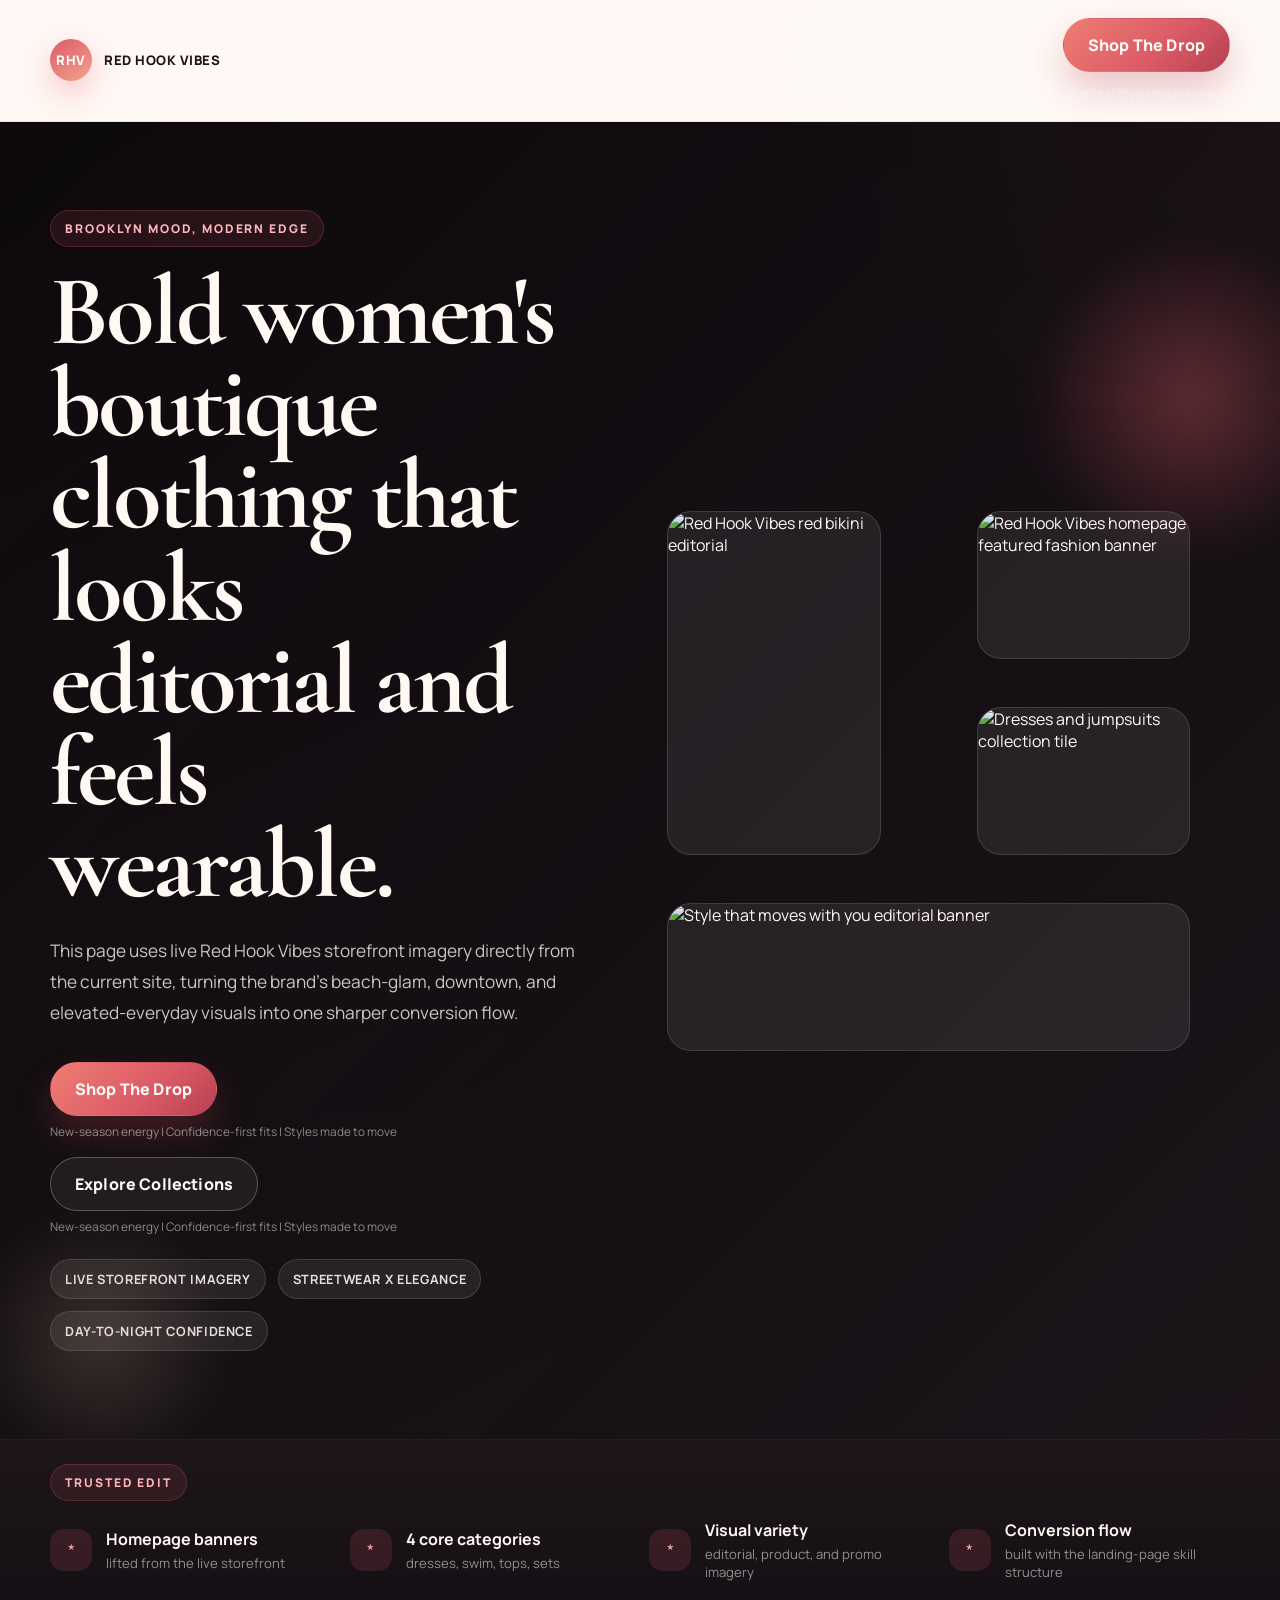
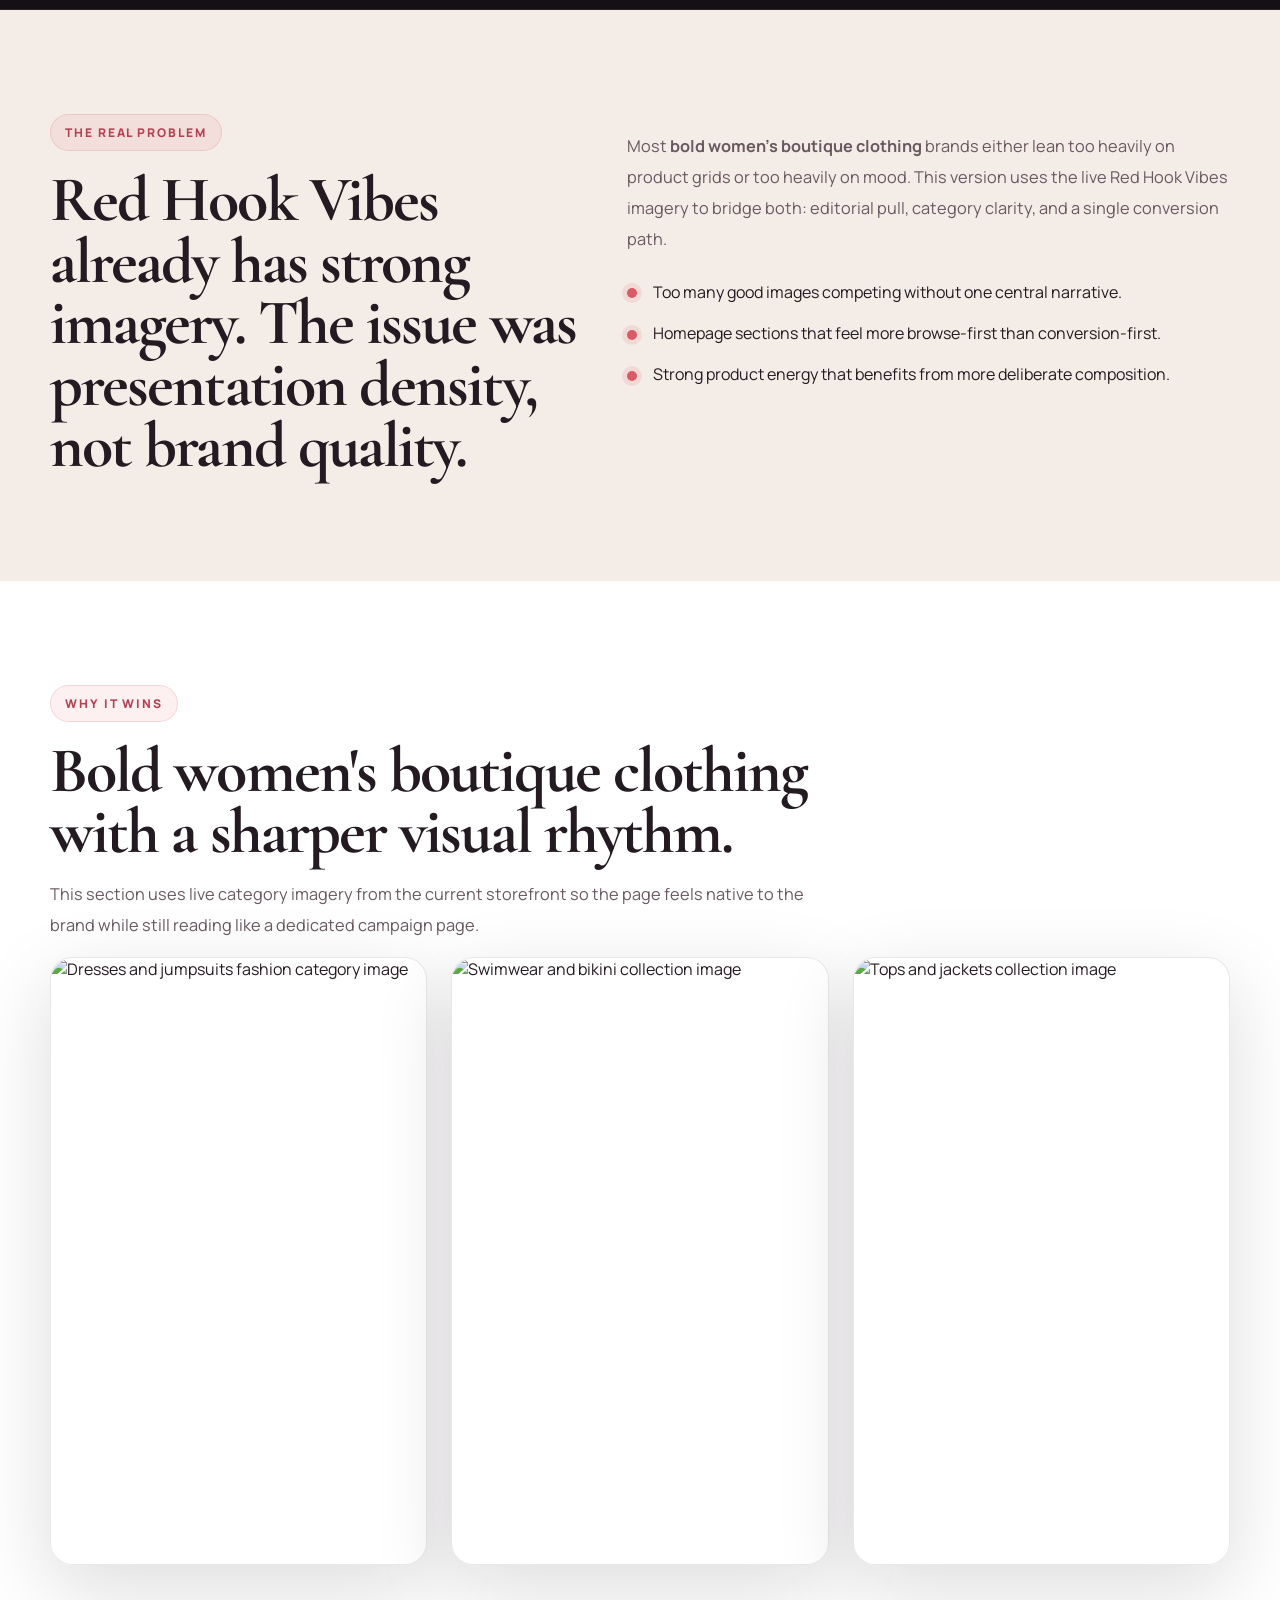
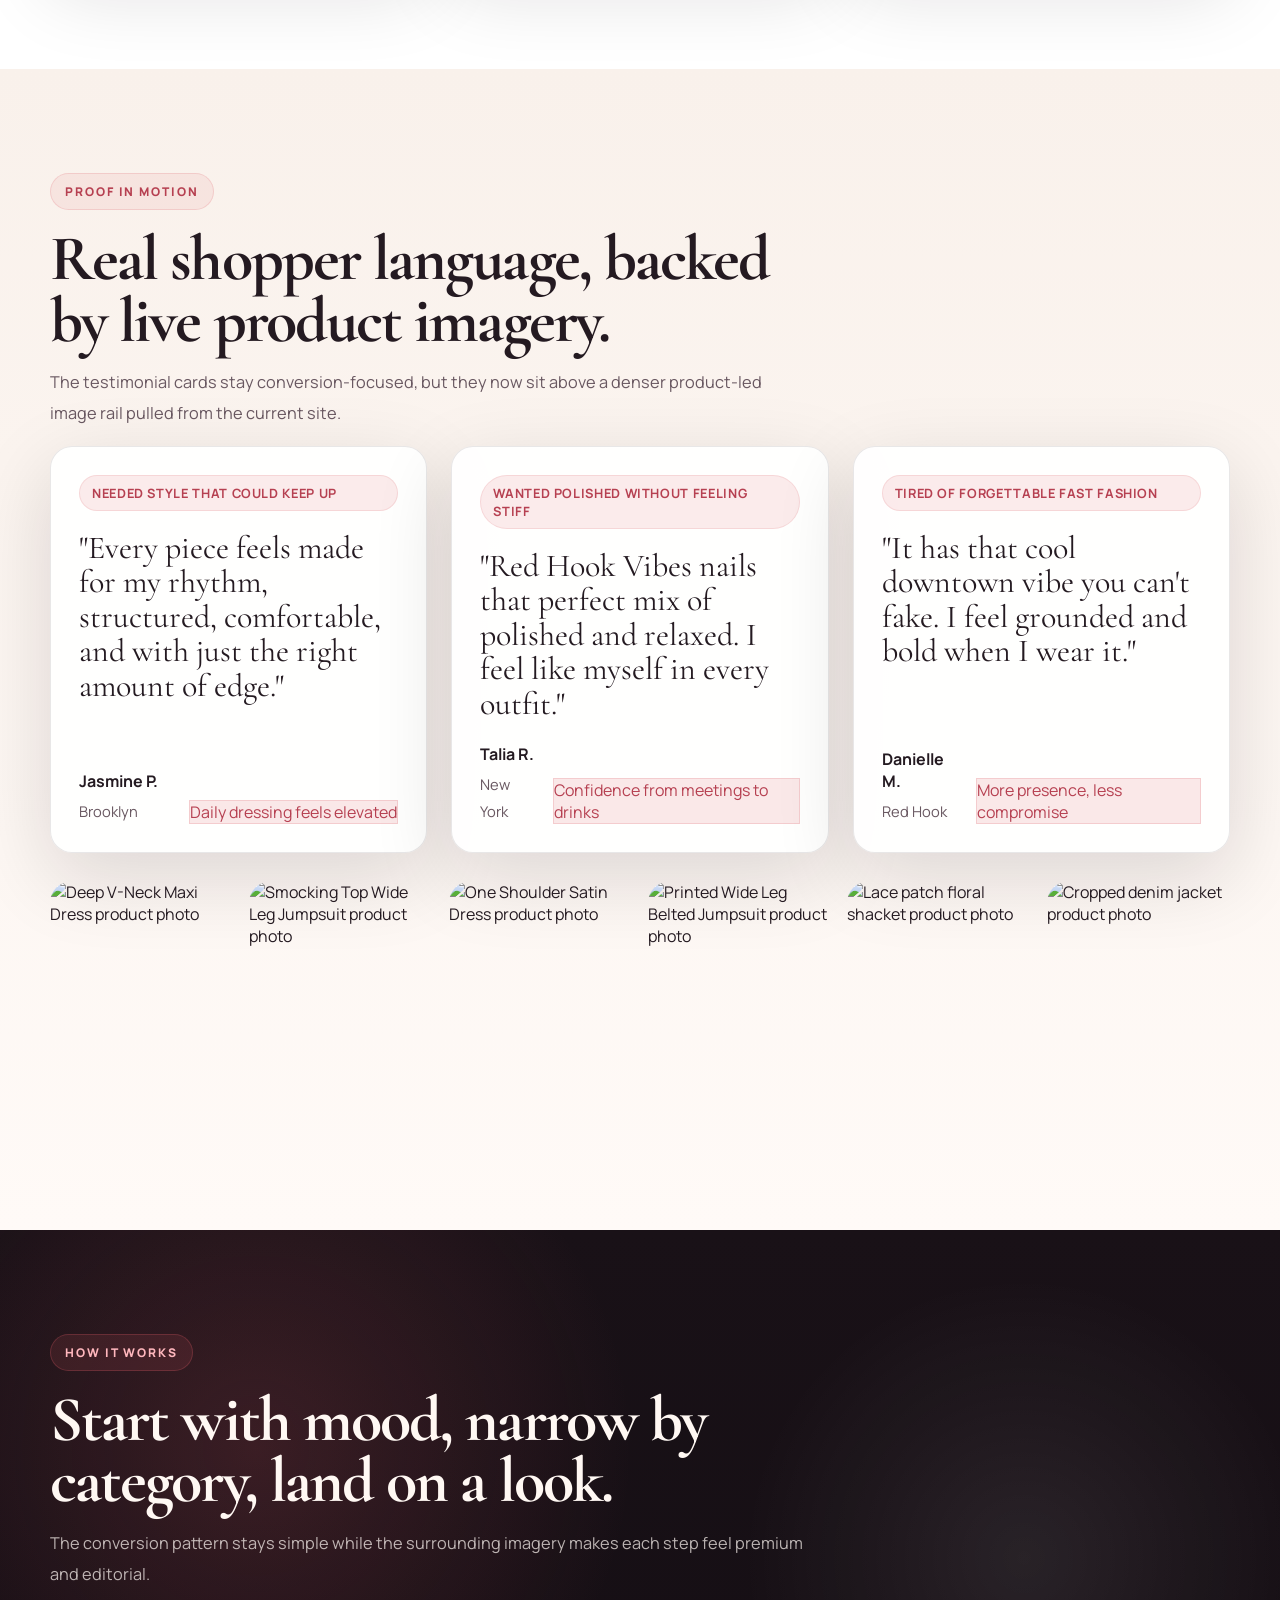
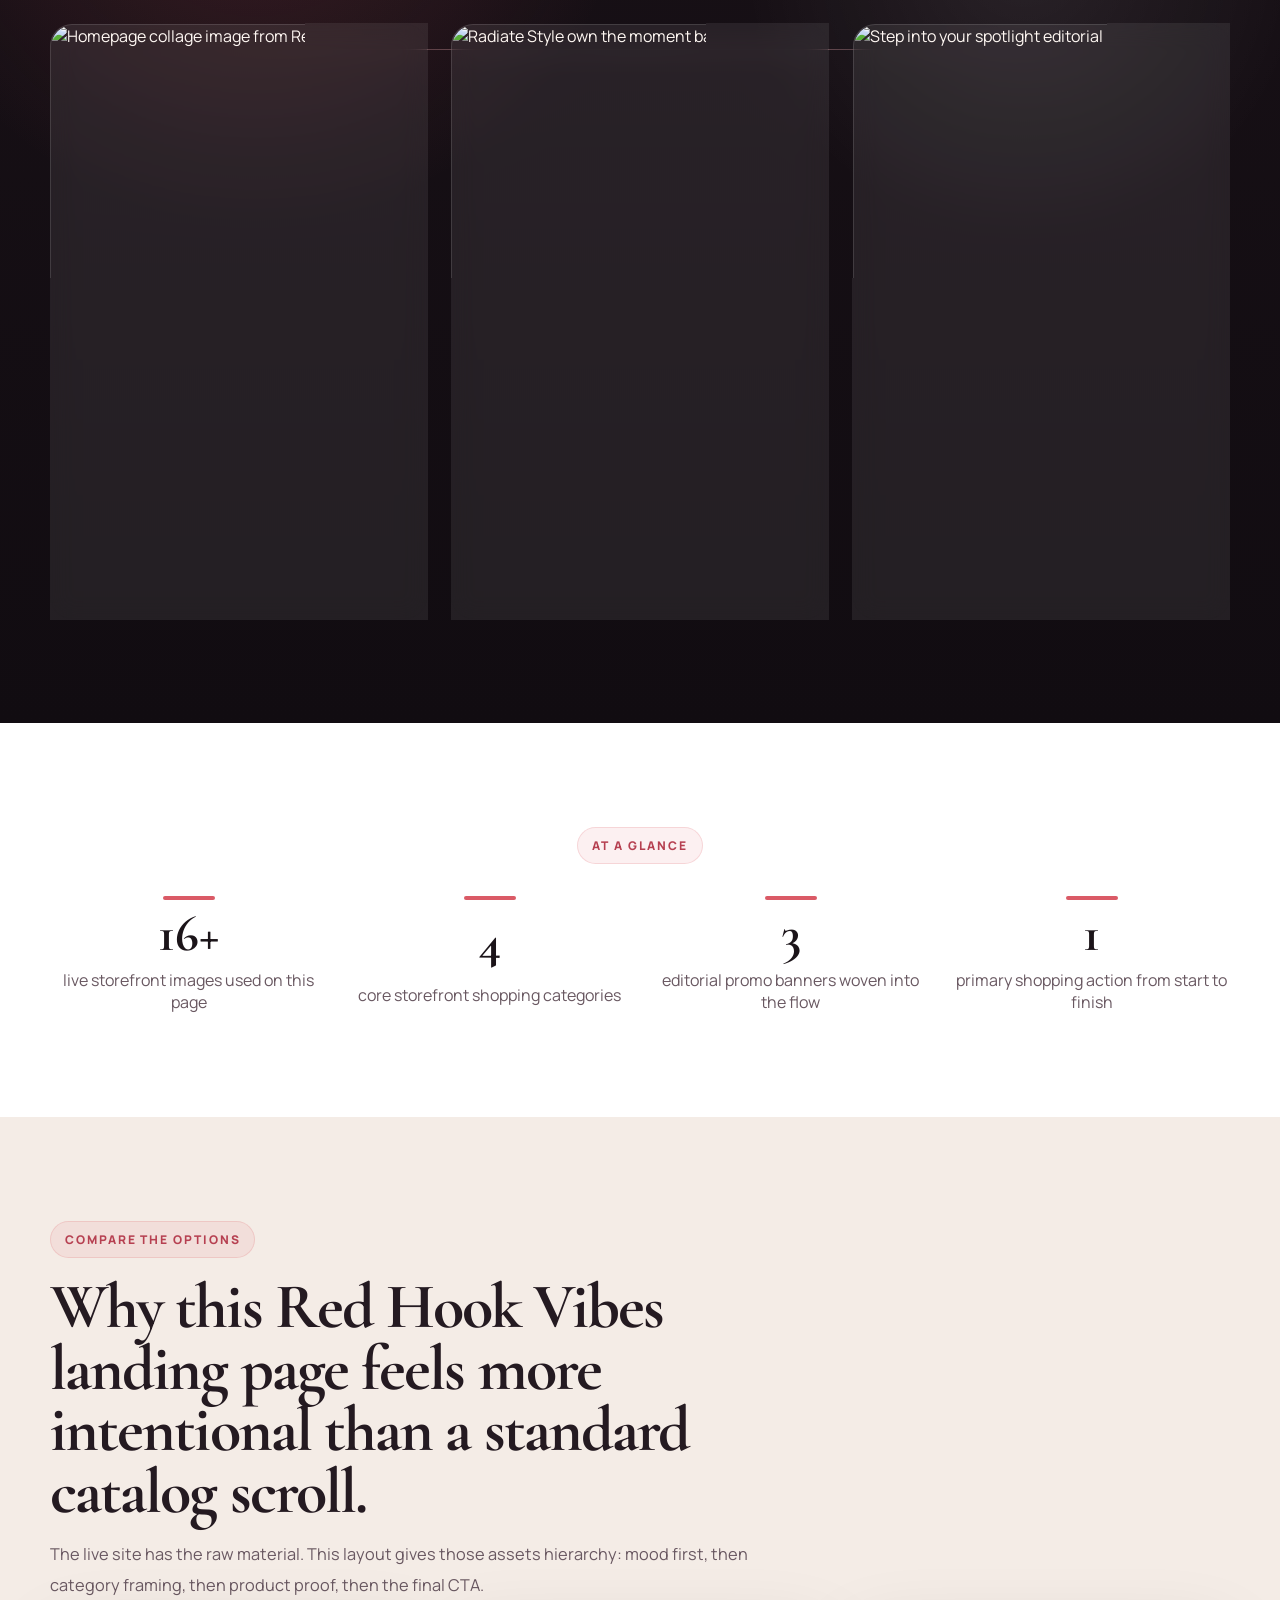
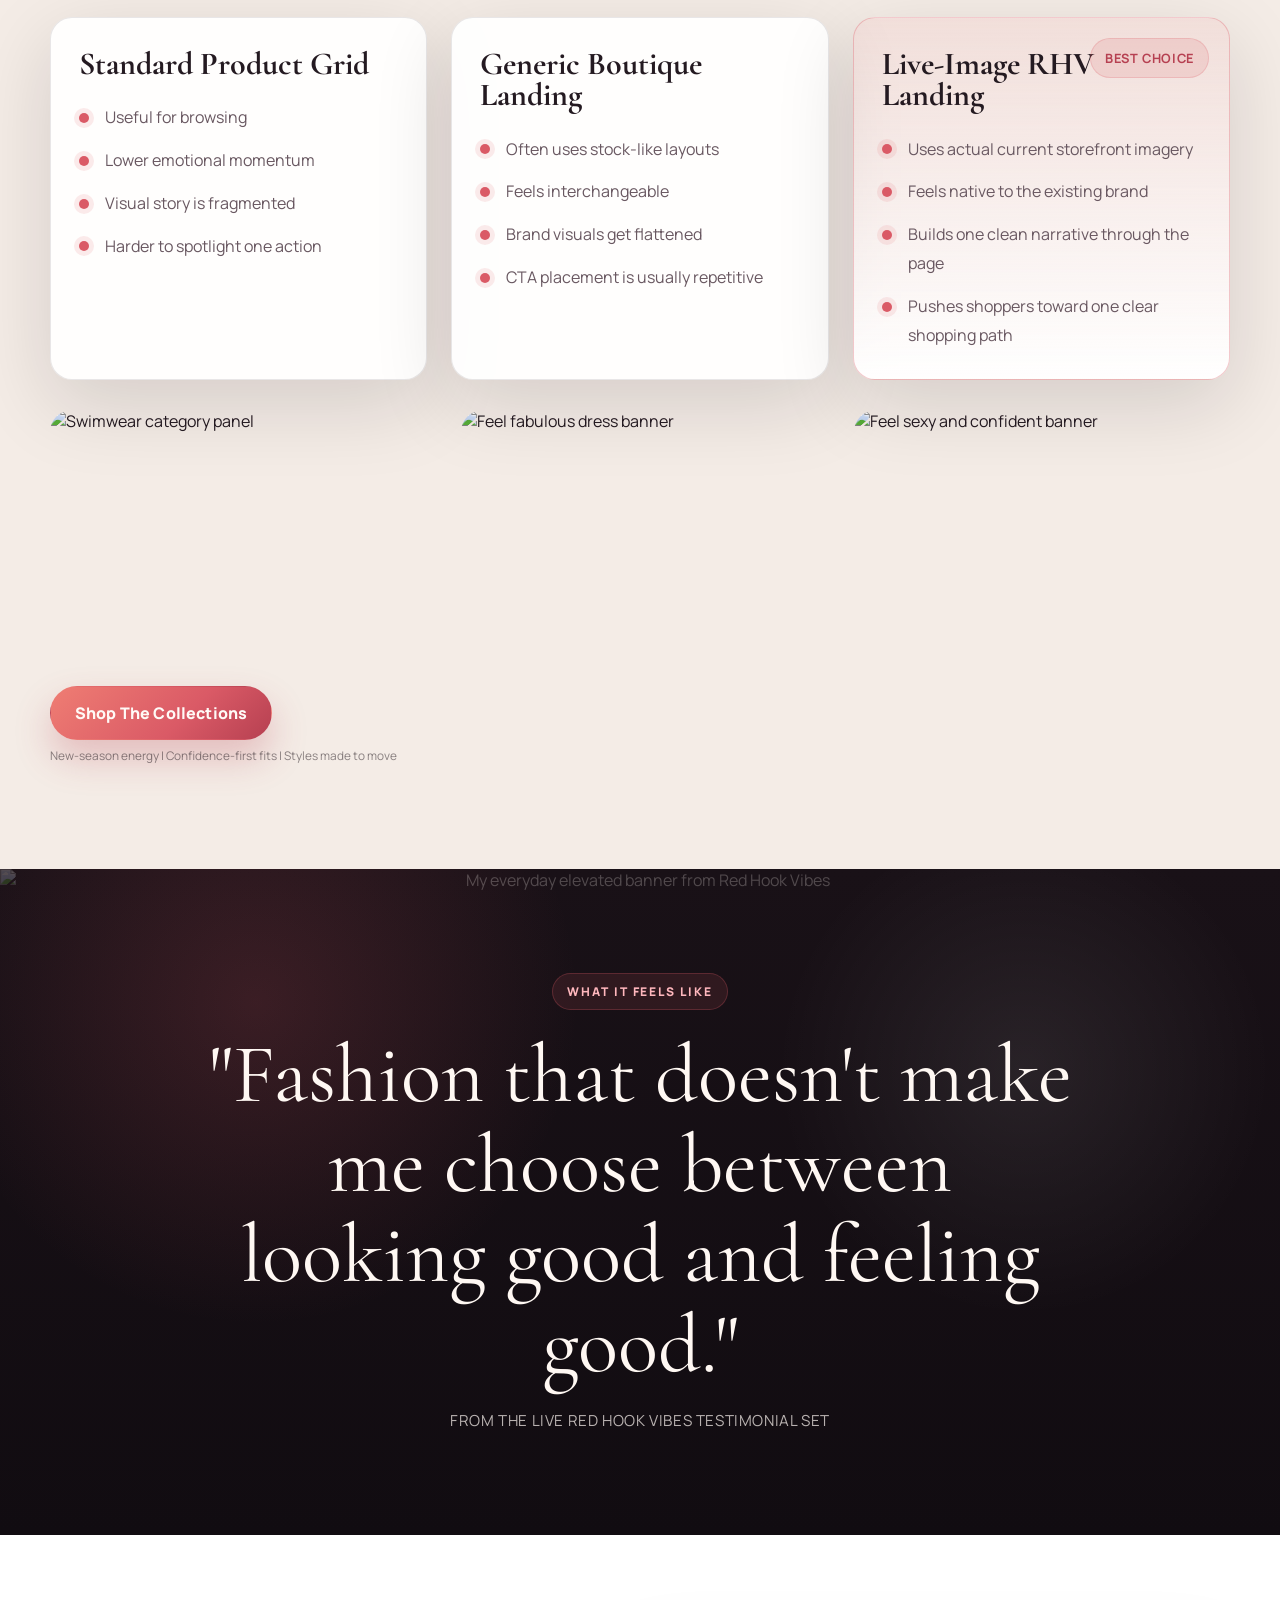
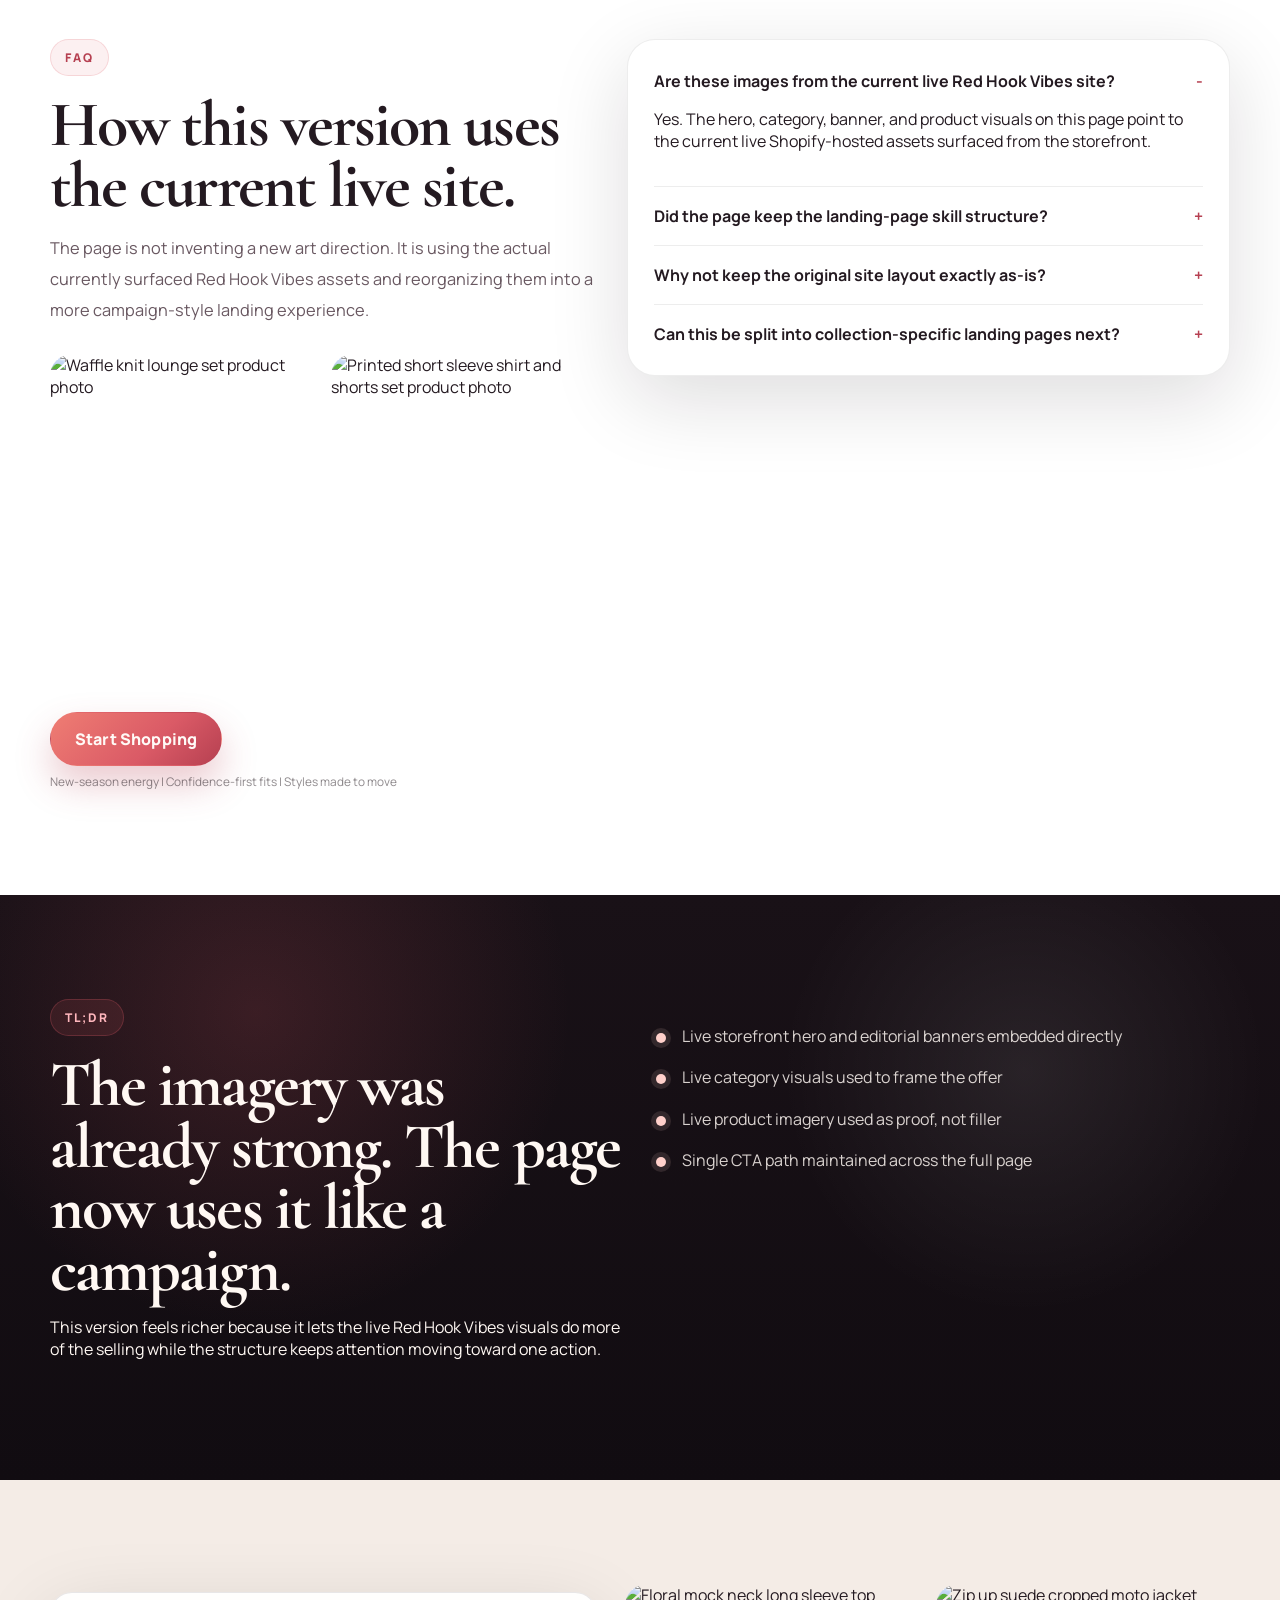
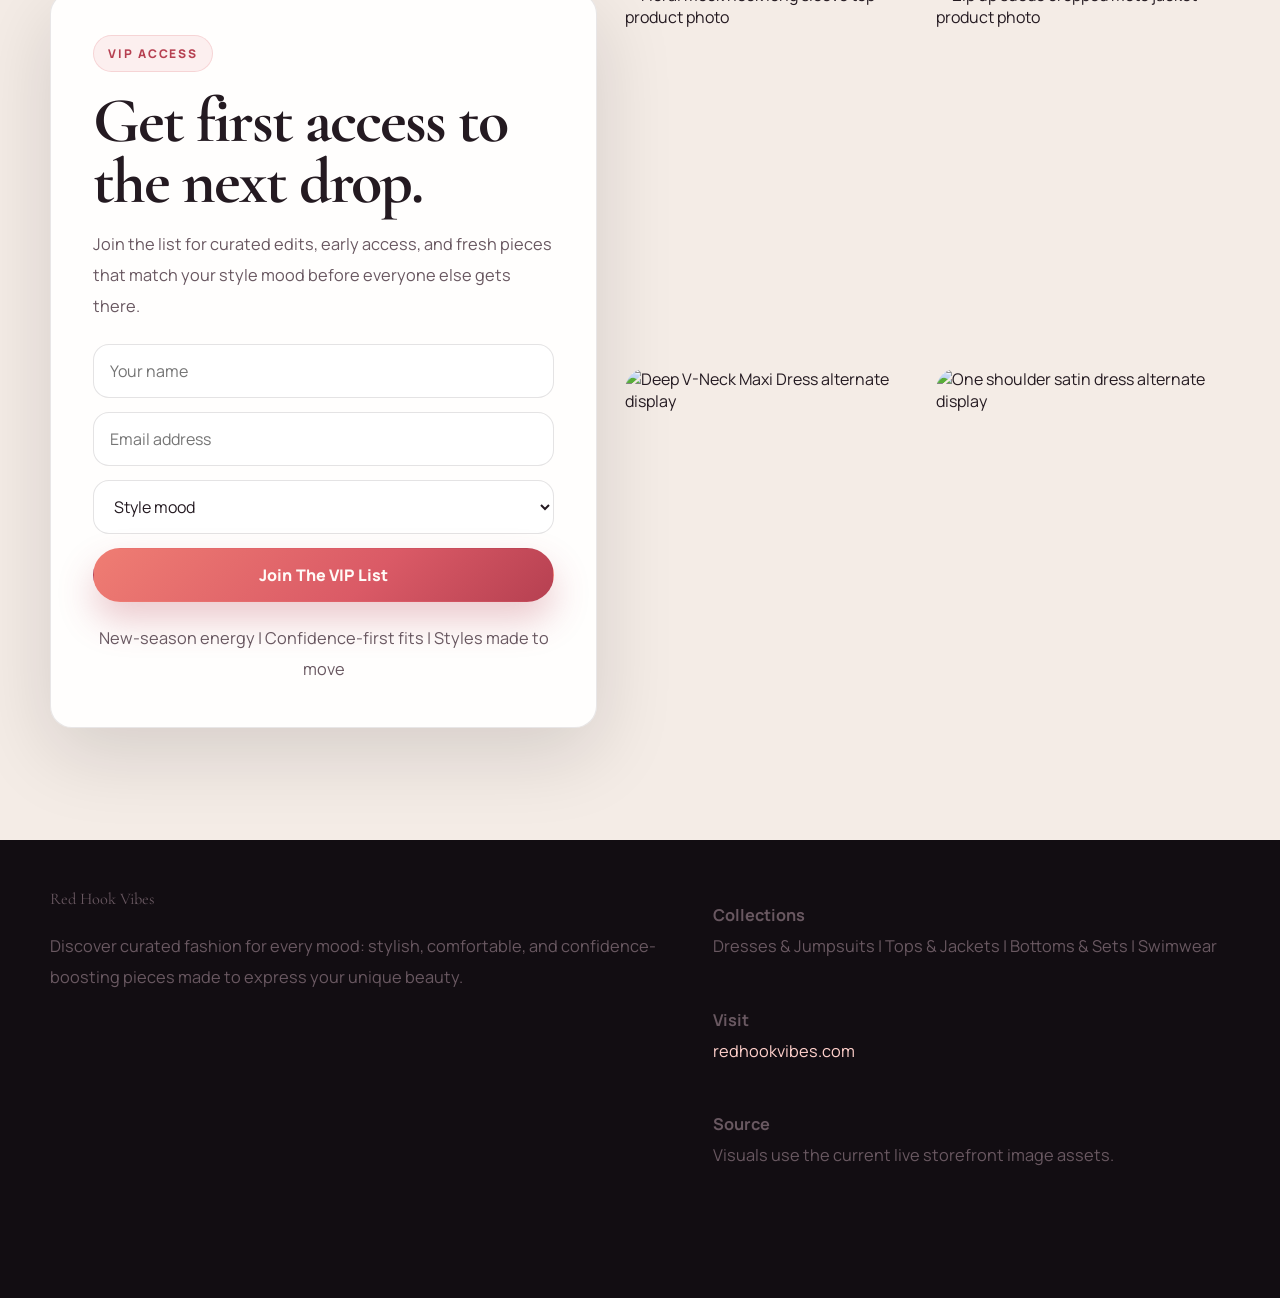
==== index.html @ 85ac586b "cro points" ====
<!DOCTYPE html>
<html lang="en">
  <head>
    <meta charset="UTF-8" />
    <meta name="viewport" content="width=device-width, initial-scale=1.0" />
    <title>Bold Women's Boutique Clothing | Red Hook Vibes</title>
    <meta
      name="description"
      content="Shop bold women's boutique clothing from Red Hook Vibes with dresses, sets, swimwear, and elevated everyday looks built for confidence."
    />
    <link rel="preconnect" href="https://fonts.googleapis.com" />
    <link rel="preconnect" href="https://fonts.gstatic.com" crossorigin />
    <link
      href="https://fonts.googleapis.com/css2?family=Cormorant+Garamond:wght@500;600;700&family=Manrope:wght@400;500;600;700;800&display=swap"
      rel="stylesheet"
    />
    <link rel="stylesheet" href="styles.css" />
  </head>
  <body>
    <header class="minimal-header">
      <div class="container">
        <a class="brand" href="https://redhookvibes.com/" target="_blank" rel="noreferrer">
          <span class="brand-mark">RHV</span>
          <span class="brand-text">Red Hook Vibes</span>
        </a>
        <div class="header-cta">
          <a class="button button-primary" href="https://redhookvibes.com/collections/all" target="_blank" rel="noreferrer">Shop The Drop</a>
          <p class="booster booster-dark">New-season energy | Confidence-first fits | Styles made to move</p>
        </div>
      </div>
    </header>

    <main>
      <section class="hero hero-rich">
        <div class="hero-orb hero-orb-a"></div>
        <div class="hero-orb hero-orb-b"></div>
        <div class="container hero-grid hero-grid-rich">
          <div class="hero-copy">
            <span class="eyebrow">Brooklyn Mood, Modern Edge</span>
            <h1>Bold women's boutique clothing that looks editorial and feels wearable.</h1>
            <p class="hero-text">
              This page uses live Red Hook Vibes storefront imagery directly from the current site, turning the brand's beach-glam, downtown, and elevated-everyday visuals into one sharper conversion flow.
            </p>
            <div class="hero-actions">
              <div class="cta-block">
                <a class="button button-primary" href="https://redhookvibes.com/collections/all" target="_blank" rel="noreferrer">Shop The Drop</a>
                <p class="booster booster-dark">New-season energy | Confidence-first fits | Styles made to move</p>
              </div>
              <div class="cta-block">
                <a class="button button-secondary" href="#collections">Explore Collections</a>
                <p class="booster booster-dark">New-season energy | Confidence-first fits | Styles made to move</p>
              </div>
            </div>
            <div class="hero-mini-proof">
              <span>Live storefront imagery</span>
              <span>Streetwear x elegance</span>
              <span>Day-to-night confidence</span>
            </div>
          </div>

          <div class="hero-mosaic">
            <figure class="mosaic-card tall">
              <img src="https://redhookvibes.com/cdn/shop/files/Untitled_design_-_2025-08-21T124619.372.webp?v=1755760648" alt="Red Hook Vibes red bikini editorial" />
            </figure>
            <figure class="mosaic-card">
              <img src="https://redhookvibes.com/cdn/shop/files/Untitled_design_-_2026-02-08T105112.311.webp?v=1770528118" alt="Red Hook Vibes homepage featured fashion banner" />
            </figure>
            <figure class="mosaic-card">
              <img src="https://redhookvibes.com/cdn/shop/files/60f29b20a4eb4c79ba6e9370410dea1f-Max-Origin.webp?v=1755309248&width=3200" alt="Dresses and jumpsuits collection tile" />
            </figure>
            <figure class="mosaic-card wide">
              <img src="https://redhookvibes.com/cdn/shop/files/Untitled_1920_x_600_px_2.png?v=1764241308" alt="Style that moves with you editorial banner" />
            </figure>
          </div>
        </div>
      </section>

      <section class="trust-bar">
        <div class="container trust-shell">
          <span class="eyebrow">Trusted Edit</span>
          <div class="trust-grid">
            <article class="trust-item"><span class="trust-icon">*</span><div><strong>Homepage banners</strong><p>lifted from the live storefront</p></div></article>
            <article class="trust-item"><span class="trust-icon">*</span><div><strong>4 core categories</strong><p>dresses, swim, tops, sets</p></div></article>
            <article class="trust-item"><span class="trust-icon">*</span><div><strong>Visual variety</strong><p>editorial, product, and promo imagery</p></div></article>
            <article class="trust-item"><span class="trust-icon">*</span><div><strong>Conversion flow</strong><p>built with the landing-page skill structure</p></div></article>
          </div>
        </div>
      </section>

      <section class="section section-light" id="problem">
        <div class="container split-section problem-rich">
          <div>
            <span class="eyebrow eyebrow-dark">The Real Problem</span>
            <h2>Red Hook Vibes already has strong imagery. The issue was presentation density, not brand quality.</h2>
          </div>
          <div>
            <p class="lead">
              Most <strong>bold women's boutique clothing</strong> brands either lean too heavily on product grids or too heavily on mood. This version uses the live Red Hook Vibes imagery to bridge both: editorial pull, category clarity, and a single conversion path.
            </p>
            <ul class="pain-list">
              <li>Too many good images competing without one central narrative.</li>
              <li>Homepage sections that feel more browse-first than conversion-first.</li>
              <li>Strong product energy that benefits from more deliberate composition.</li>
            </ul>
          </div>
        </div>
      </section>

      <section class="section section-white" id="benefits">
        <div class="container">
          <span class="eyebrow eyebrow-dark">Why It Wins</span>
          <div class="section-heading">
            <h2>Bold women's boutique clothing with a sharper visual rhythm.</h2>
            <p>This section uses live category imagery from the current storefront so the page feels native to the brand while still reading like a dedicated campaign page.</p>
          </div>
          <div class="benefit-grid image-benefit-grid">
            <article class="card image-card">
              <img src="https://redhookvibes.com/cdn/shop/files/60f29b20a4eb4c79ba6e9370410dea1f-Max-Origin.webp?v=1755309248&width=3200" alt="Dresses and jumpsuits fashion category image" />
              <p class="card-index">01</p>
              <h3>Lead with standout silhouettes</h3>
              <p>Dresses and jumpsuits create instant presence, so the offer feels high-impact before a shopper reads a single product detail.</p>
            </article>
            <article class="card image-card">
              <img src="https://redhookvibes.com/cdn/shop/files/e051589d-88c1-4278-9a6a-91631d1973c8-Max-Origin.webp?v=1757434392&width=3200" alt="Swimwear and bikini collection image" />
              <p class="card-index">02</p>
              <h3>Balance glamour with movement</h3>
              <p>The swim imagery introduces heat and energy, which keeps the page visually alive instead of reading like a standard boutique catalog.</p>
            </article>
            <article class="card image-card">
              <img src="https://redhookvibes.com/cdn/shop/files/77aff7a043b04839ace2451b94a20c3f-Max-Origin.webp?v=1754843718&width=3200" alt="Tops and jackets collection image" />
              <p class="card-index">03</p>
              <h3>Keep the brand wearable</h3>
              <p>Tops, jackets, and everyday layers prove the look is not just occasional. It is built to carry from daytime to night without losing edge.</p>
            </article>
          </div>
        </div>
      </section>

      <section class="section section-soft" id="testimonials">
        <div class="container">
          <span class="eyebrow eyebrow-dark">Proof In Motion</span>
          <div class="section-heading">
            <h2>Real shopper language, backed by live product imagery.</h2>
            <p>The testimonial cards stay conversion-focused, but they now sit above a denser product-led image rail pulled from the current site.</p>
          </div>
          <div class="testimonial-grid">
            <article class="card testimonial-card"><span class="pill">Needed style that could keep up</span><blockquote>"Every piece feels made for my rhythm, structured, comfortable, and with just the right amount of edge."</blockquote><div class="testimonial-meta"><div><strong>Jasmine P.</strong><p>Brooklyn</p></div><span class="outcome">Daily dressing feels elevated</span></div></article>
            <article class="card testimonial-card"><span class="pill">Wanted polished without feeling stiff</span><blockquote>"Red Hook Vibes nails that perfect mix of polished and relaxed. I feel like myself in every outfit."</blockquote><div class="testimonial-meta"><div><strong>Talia R.</strong><p>New York</p></div><span class="outcome">Confidence from meetings to drinks</span></div></article>
            <article class="card testimonial-card"><span class="pill">Tired of forgettable fast fashion</span><blockquote>"It has that cool downtown vibe you can't fake. I feel grounded and bold when I wear it."</blockquote><div class="testimonial-meta"><div><strong>Danielle M.</strong><p>Red Hook</p></div><span class="outcome">More presence, less compromise</span></div></article>
          </div>
          <div class="product-ribbon">
            <img src="https://redhookvibes.com/cdn/shop/files/67d9c1d6-3009-4430-b25b-fa99d17c2b0d-Max-Origin.webp?v=1755468099&width=533" alt="Deep V-Neck Maxi Dress product photo" />
            <img src="https://redhookvibes.com/cdn/shop/files/ed12a37e4588439aaed4ab3f4ca0c866-Max-Origin.webp?v=1745800015&width=533" alt="Smocking Top Wide Leg Jumpsuit product photo" />
            <img src="https://redhookvibes.com/cdn/shop/files/3ae2c014-5b45-4967-aa34-b0eb13e36135-Max-Origin.webp?v=1755467938&width=533" alt="One Shoulder Satin Dress product photo" />
            <img src="https://redhookvibes.com/cdn/shop/files/1aac1be1-0304-4cab-9483-cd2b30176f90-Max-Origin.webp?v=1754841854&width=533" alt="Printed Wide Leg Belted Jumpsuit product photo" />
            <img src="https://redhookvibes.com/cdn/shop/files/a0621ded-6640-44c3-8aae-2460f5a20676-Max-Origin.webp?v=1764529855&width=533" alt="Lace patch floral shacket product photo" />
            <img src="https://redhookvibes.com/cdn/shop/files/d0aee6ea-55d7-4ab1-a23d-b33bb29ac15f-Max-Origin.webp?v=1755433478&width=533" alt="Cropped denim jacket product photo" />
          </div>
        </div>
      </section>

      <section class="section section-dark" id="how-it-works">
        <div class="container">
          <span class="eyebrow">How It Works</span>
          <div class="section-heading section-heading-dark">
            <h2>Start with mood, narrow by category, land on a look.</h2>
            <p>The conversion pattern stays simple while the surrounding imagery makes each step feel premium and editorial.</p>
          </div>
          <div class="steps-grid">
            <article class="glass-card image-glass-card"><img src="https://redhookvibes.com/cdn/shop/files/Untitled_400_x_500_px_4.png?v=1770628568" alt="Homepage collage image from Red Hook Vibes" /><span class="step-number">01</span><h3>Choose the visual mood</h3><p>Lead with the strongest editorial image first, then use product and category cards to make the choice feel grounded.</p></article>
            <article class="glass-card image-glass-card"><img src="https://redhookvibes.com/cdn/shop/files/Untitled_design_-_2025-08-21T160828.132.webp?v=1755772737&width=1500" alt="Radiate Style own the moment banner" /><span class="step-number">02</span><h3>Turn attention into intent</h3><p>Each promotional image gets anchored to one clear CTA so the page moves shoppers toward the collection instead of letting them drift.</p></article>
            <article class="glass-card image-glass-card"><img src="https://redhookvibes.com/cdn/shop/files/Untitled_design_-_2026-02-08T104628.739.webp?v=1770527814&width=1500" alt="Step into your spotlight editorial banner" /><span class="step-number">03</span><h3>Close with product proof</h3><p>Finish with real catalog imagery so the final action feels earned by the visuals, not just pushed by copy.</p></article>
          </div>
        </div>
      </section>

      <section class="section section-white stats-section">
        <div class="container">
          <span class="eyebrow eyebrow-dark">At A Glance</span>
          <div class="stats-grid">
            <article class="stat"><span class="accent-line"></span><strong>16+</strong><p>live storefront images used on this page</p></article>
            <article class="stat"><span class="accent-line"></span><strong>4</strong><p>core storefront shopping categories</p></article>
            <article class="stat"><span class="accent-line"></span><strong>3</strong><p>editorial promo banners woven into the flow</p></article>
            <article class="stat"><span class="accent-line"></span><strong>1</strong><p>primary shopping action from start to finish</p></article>
          </div>
        </div>
      </section>

      <section class="section section-light" id="collections">
        <div class="container">
          <span class="eyebrow eyebrow-dark">Compare The Options</span>
          <div class="section-heading">
            <h2>Why this Red Hook Vibes landing page feels more intentional than a standard catalog scroll.</h2>
            <p>The live site has the raw material. This layout gives those assets hierarchy: mood first, then category framing, then product proof, then the final CTA.</p>
          </div>
          <div class="comparison-grid">
            <article class="comparison-card"><h3>Standard Product Grid</h3><ul><li>Useful for browsing</li><li>Lower emotional momentum</li><li>Visual story is fragmented</li><li>Harder to spotlight one action</li></ul></article>
            <article class="comparison-card"><h3>Generic Boutique Landing</h3><ul><li>Often uses stock-like layouts</li><li>Feels interchangeable</li><li>Brand visuals get flattened</li><li>CTA placement is usually repetitive</li></ul></article>
            <article class="comparison-card comparison-card-featured"><span class="badge">Best Choice</span><h3>Live-Image RHV Landing</h3><ul><li>Uses actual current storefront imagery</li><li>Feels native to the existing brand</li><li>Builds one clean narrative through the page</li><li>Pushes shoppers toward one clear shopping path</li></ul></article>
          </div>
          <div class="category-strip">
            <img src="https://redhookvibes.com/cdn/shop/files/d5ffdb08bb5b493abb566526d1df4ab6.png?v=1755770144&width=3200" alt="Swimwear category panel" />
            <img src="https://redhookvibes.com/cdn/shop/files/3_6d21e9cc-2bd0-48da-a538-c494331cf9bd.png?v=1755866405&width=3200" alt="Feel fabulous dress banner" />
            <img src="https://redhookvibes.com/cdn/shop/files/4.png?v=1755866460&width=3200" alt="Feel sexy and confident banner" />
          </div>
          <div class="cta-inline">
            <a class="button button-primary" href="https://redhookvibes.com/collections/all" target="_blank" rel="noreferrer">Shop The Collections</a>
            <p class="booster booster-light">New-season energy | Confidence-first fits | Styles made to move</p>
          </div>
        </div>
      </section>

      <section class="section section-dark quote-section quote-with-image">
        <img class="quote-bg" src="https://redhookvibes.com/cdn/shop/files/Untitled_1920_x_600_px_500_x_500_px.png?v=1764241382" alt="My everyday elevated banner from Red Hook Vibes" />
        <div class="container narrow quote-content">
          <span class="eyebrow">What It Feels Like</span>
          <blockquote class="pull-quote">"Fashion that doesn't make me choose between looking good and feeling good."</blockquote>
          <p class="pull-quote-attribution">From the live Red Hook Vibes testimonial set</p>
        </div>
      </section>

      <section class="section section-white faq-section">
        <div class="container faq-grid">
          <div>
            <span class="eyebrow eyebrow-dark">FAQ</span>
            <h2>How this version uses the current live site.</h2>
            <p class="lead">The page is not inventing a new art direction. It is using the actual currently surfaced Red Hook Vibes assets and reorganizing them into a more campaign-style landing experience.</p>
            <div class="faq-image-stack">
              <img src="https://redhookvibes.com/cdn/shop/files/ed641e2d56d44c8ab514fb99c8e048b4-Max-Origin.webp?v=1764519948&width=533" alt="Waffle knit lounge set product photo" />
              <img src="https://redhookvibes.com/cdn/shop/files/496ae0676ca14540a7855e63a49ab079-Max-Origin.webp?v=1767028140&width=533" alt="Printed short sleeve shirt and shorts set product photo" />
            </div>
            <div class="cta-block">
              <a class="button button-primary" href="https://redhookvibes.com/collections/all" target="_blank" rel="noreferrer">Start Shopping</a>
              <p class="booster booster-light">New-season energy | Confidence-first fits | Styles made to move</p>
            </div>
          </div>
          <div class="faq-list">
            <details open><summary>Are these images from the current live Red Hook Vibes site?</summary><p>Yes. The hero, category, banner, and product visuals on this page point to the current live Shopify-hosted assets surfaced from the storefront.</p></details>
            <details><summary>Did the page keep the landing-page skill structure?</summary><p>Yes. It still follows the conversion sequence: minimal header, focused hero, trust layer, problem, benefits, testimonials, proof, comparison, FAQ, TL;DR, and final capture.</p></details>
            <details><summary>Why not keep the original site layout exactly as-is?</summary><p>A landing page needs one offer and one dominant action. The storefront can browse broadly; this page is meant to convert more decisively.</p></details>
            <details><summary>Can this be split into collection-specific landing pages next?</summary><p>Yes. Dresses, swimwear, tops, and lounge sets already have enough live imagery to support dedicated collection pages with the same visual system.</p></details>
          </div>
        </div>
      </section>

      <section class="section section-dark tldr-section">
        <div class="container tldr-grid">
          <div>
            <span class="eyebrow">TL;DR</span>
            <h2>The imagery was already strong. The page now uses it like a campaign.</h2>
            <p>This version feels richer because it lets the live Red Hook Vibes visuals do more of the selling while the structure keeps attention moving toward one action.</p>
          </div>
          <ul class="check-list">
            <li>Live storefront hero and editorial banners embedded directly</li>
            <li>Live category visuals used to frame the offer</li>
            <li>Live product imagery used as proof, not filler</li>
            <li>Single CTA path maintained across the full page</li>
          </ul>
        </div>
      </section>

      <section class="section section-light" id="lead-form">
        <div class="container lead-grid">
          <div class="lead-card">
            <span class="eyebrow eyebrow-dark">VIP Access</span>
            <h2>Get first access to the next drop.</h2>
            <p>Join the list for curated edits, early access, and fresh pieces that match your style mood before everyone else gets there.</p>
            <form class="lead-form">
              <input class="honey-field" type="text" name="_honey" tabindex="-1" autocomplete="off" />
              <input class="input input-light" type="text" name="lead-name" placeholder="Your name" />
              <input class="input input-light" type="email" name="lead-email" placeholder="Email address" />
              <select class="input input-light" name="lead-style">
                <option value="">Style mood</option>
                <option>Dresses & Jumpsuits</option>
                <option>Tops & Jackets</option>
                <option>Bottoms & Sets</option>
                <option>Swimwear</option>
              </select>
              <button class="button button-primary button-full" type="submit">Join The VIP List</button>
              <p class="booster booster-light booster-center">New-season energy | Confidence-first fits | Styles made to move</p>
            </form>
          </div>
          <div class="lead-gallery">
            <img src="https://redhookvibes.com/cdn/shop/files/be5235d8-c1e3-4d6d-aec6-7b301a8d51fd-Max-Origin.webp?v=1755308662&width=533" alt="Floral mock neck long sleeve top product photo" />
            <img src="https://redhookvibes.com/cdn/shop/files/8f85d631b224445794573b0351494b6b-Max-Origin.webp?v=1757434929&width=533" alt="Zip up suede cropped moto jacket product photo" />
            <img src="https://redhookvibes.com/cdn/shop/files/67d9c1d6-3009-4430-b25b-fa99d17c2b0d-Max-Origin.webp?v=1755468099&width=533" alt="Deep V-Neck Maxi Dress alternate display" />
            <img src="https://redhookvibes.com/cdn/shop/files/3ae2c014-5b45-4967-aa34-b0eb13e36135-Max-Origin.webp?v=1755467938&width=533" alt="One shoulder satin dress alternate display" />
          </div>
        </div>
      </section>
    </main>

    <footer class="minimal-footer">
      <div class="container footer-grid">
        <div>
          <p class="footer-brand">Red Hook Vibes</p>
          <p>Discover curated fashion for every mood: stylish, comfortable, and confidence-boosting pieces made to express your unique beauty.</p>
        </div>
        <div class="footer-meta">
          <p><strong>Collections</strong><br />Dresses & Jumpsuits | Tops & Jackets | Bottoms & Sets | Swimwear</p>
          <p><strong>Visit</strong><br /><a href="https://redhookvibes.com/" target="_blank" rel="noreferrer">redhookvibes.com</a></p>
          <p><strong>Source</strong><br />Visuals use the current live storefront image assets.</p>
        </div>
      </div>
    </footer>

    <div class="mobile-sticky-bar">
      <a href="https://redhookvibes.com/collections/all" target="_blank" rel="noreferrer">Shop The Drop</a>
      <p>New-season energy | Confidence-first fits | Styles made to move</p>
    </div>
  </body>
</html>
---- styles.css ----
:root {
  --primary: #1b1419;
  --primary-soft: #2a1d24;
  --accent: #da5a66;
  --accent-dark: #b64051;
  --dark-bg: #120d12;
  --light-bg: #f4ece6;
  --surface: #fffaf7;
  --text: #241a21;
  --muted: #695861;
  --border: rgba(36, 26, 33, 0.1);
  --shadow: 0 24px 80px rgba(18, 13, 18, 0.14);
  --radius-xl: 28px;
  --radius-lg: 22px;
  --container: min(1180px, calc(100vw - 40px));
  --heading: "Cormorant Garamond", serif;
  --body: "Manrope", sans-serif;
}

*,
*::before,
*::after {
  box-sizing: border-box;
}

html {
  scroll-behavior: smooth;
}

body {
  margin: 0;
  font-family: var(--body);
  color: var(--text);
  background:
    radial-gradient(circle at top left, rgba(218, 90, 102, 0.08), transparent 22%),
    linear-gradient(180deg, #fffaf7 0%, #fff7f3 100%);
}

a {
  color: inherit;
  text-decoration: none;
}

button,
input,
select {
  font: inherit;
}

.container {
  width: var(--container);
  margin: 0 auto;
}

.narrow {
  max-width: 880px;
}

.section {
  padding: 104px 0;
  position: relative;
}

.section-white {
  background: #ffffff;
}

.section-light {
  background:
    linear-gradient(180deg, rgba(244, 236, 230, 0.76), rgba(244, 236, 230, 0.92)),
    var(--light-bg);
}

.section-soft {
  background: linear-gradient(180deg, #f9f1eb 0%, #fffaf7 100%);
}

.section-dark {
  background:
    radial-gradient(circle at 20% 20%, rgba(218, 90, 102, 0.18), transparent 28%),
    radial-gradient(circle at 80% 30%, rgba(255, 255, 255, 0.08), transparent 22%),
    linear-gradient(180deg, #191117 0%, #110c11 100%);
  color: #fff8f3;
}

.minimal-header {
  position: sticky;
  top: 0;
  z-index: 20;
  background: rgba(255, 250, 247, 0.8);
  backdrop-filter: blur(18px);
  border-bottom: 1px solid rgba(36, 26, 33, 0.08);
}

.minimal-header .container,
.footer-grid,
.faq-grid,
.split-section,
.hero-grid,
.tldr-grid {
  display: grid;
  gap: 32px;
}

.minimal-header .container {
  grid-template-columns: 1fr auto;
  align-items: center;
  padding: 18px 0;
}

.brand {
  display: inline-flex;
  align-items: center;
  gap: 12px;
  font-weight: 800;
  letter-spacing: 0.04em;
  text-transform: uppercase;
  font-size: 0.82rem;
}

.brand-mark {
  width: 42px;
  height: 42px;
  display: inline-grid;
  place-items: center;
  border-radius: 50%;
  background: linear-gradient(145deg, var(--accent), #f5a48f);
  color: white;
  box-shadow: 0 12px 30px rgba(218, 90, 102, 0.3);
}

.brand-text {
  color: var(--primary);
}

.header-cta {
  display: flex;
  flex-direction: column;
  align-items: flex-end;
  gap: 6px;
}

.hero {
  position: relative;
  overflow: clip;
  background:
    linear-gradient(135deg, rgba(11, 8, 11, 0.82), rgba(27, 20, 25, 0.9)),
    radial-gradient(circle at top right, rgba(218, 90, 102, 0.24), transparent 25%),
    linear-gradient(180deg, #130d12 0%, #1c1419 100%);
  color: #fff8f3;
  min-height: calc(100vh - 80px);
  display: flex;
  align-items: center;
}

.hero-orb {
  position: absolute;
  border-radius: 50%;
  filter: blur(12px);
  opacity: 0.65;
  pointer-events: none;
}

.hero-orb-a {
  width: 340px;
  height: 340px;
  top: 8%;
  right: -80px;
  background: radial-gradient(circle, rgba(218, 90, 102, 0.55), transparent 68%);
}

.hero-orb-b {
  width: 280px;
  height: 280px;
  bottom: -40px;
  left: -40px;
  background: radial-gradient(circle, rgba(255, 215, 179, 0.24), transparent 66%);
}

.hero-grid {
  grid-template-columns: minmax(0, 1.1fr) minmax(320px, 420px);
  align-items: center;
  padding: 88px 0;
}

.hero-grid-rich {
  grid-template-columns: minmax(0, 0.95fr) minmax(0, 1.05fr);
}

.hero-copy h1,
.section h2,
.lead-card h2 {
  margin: 0;
  font-family: var(--heading);
  letter-spacing: -0.03em;
}

.hero-copy h1 {
  max-width: 11ch;
  font-size: clamp(3.5rem, 8vw, 6.2rem);
  line-height: 0.93;
  margin-top: 18px;
}

.hero-text {
  max-width: 640px;
  margin: 24px 0 0;
  font-size: 1.08rem;
  line-height: 1.8;
  color: rgba(255, 248, 243, 0.78);
}

.hero-actions {
  display: flex;
  flex-wrap: wrap;
  gap: 16px 18px;
  align-items: flex-start;
  margin: 34px 0 24px;
}

.hero-mini-proof {
  display: flex;
  flex-wrap: wrap;
  gap: 12px;
}

.hero-mini-proof span,
.pill,
.badge {
  display: inline-flex;
  align-items: center;
  border-radius: 999px;
  padding: 10px 14px;
  font-size: 0.8rem;
  font-weight: 700;
  letter-spacing: 0.05em;
  text-transform: uppercase;
}

.hero-mini-proof span {
  background: rgba(255, 255, 255, 0.08);
  color: rgba(255, 248, 243, 0.88);
  border: 1px solid rgba(255, 255, 255, 0.12);
}

.eyebrow {
  display: inline-flex;
  align-items: center;
  gap: 10px;
  padding: 9px 14px;
  border-radius: 999px;
  background: rgba(218, 90, 102, 0.12);
  border: 1px solid rgba(218, 90, 102, 0.26);
  color: #ffb7bd;
  font-size: 0.75rem;
  font-weight: 800;
  letter-spacing: 0.16em;
  text-transform: uppercase;
}

.eyebrow-dark {
  color: var(--accent-dark);
  background: rgba(218, 90, 102, 0.09);
  border-color: rgba(218, 90, 102, 0.18);
}

.button {
  display: inline-flex;
  align-items: center;
  justify-content: center;
  min-height: 54px;
  padding: 0 24px;
  border-radius: 999px;
  border: 1px solid transparent;
  font-weight: 800;
  letter-spacing: 0.01em;
  transition: transform 180ms ease, box-shadow 180ms ease, border-color 180ms ease, background 180ms ease;
}

.button:hover {
  transform: translateY(-2px);
}

.button-primary {
  background: linear-gradient(135deg, #ef7d73 0%, var(--accent) 60%, var(--accent-dark) 100%);
  color: #fffaf7;
  box-shadow: 0 18px 36px rgba(182, 64, 81, 0.28);
}

.button-secondary {
  color: #fff8f3;
  border-color: rgba(255, 255, 255, 0.26);
  background: rgba(255, 255, 255, 0.06);
  backdrop-filter: blur(12px);
}

.button-full {
  width: 100%;
}

.booster {
  margin: 7px 0 0;
  font-size: 0.74rem;
  line-height: 1.5;
}

.booster-dark {
  color: rgba(255, 248, 243, 0.52);
}

.booster-light {
  color: rgba(36, 26, 33, 0.52);
}

.booster-center {
  text-align: center;
}

.cta-block,
.cta-inline {
  display: inline-flex;
  flex-direction: column;
  align-items: flex-start;
}

.cta-inline {
  margin-top: 36px;
}

.hero-form-card,
.lead-card,
.card,
.comparison-card,
.faq-list,
.mobile-sticky-bar {
  box-shadow: var(--shadow);
}

.hero-mosaic,
.product-ribbon,
.category-strip,
.faq-image-stack,
.lead-gallery {
  display: grid;
  gap: 16px;
}

.hero-mosaic {
  grid-template-columns: repeat(2, minmax(0, 1fr));
  grid-auto-rows: 180px;
}

.mosaic-card,
.product-ribbon img,
.category-strip img,
.faq-image-stack img,
.lead-gallery img,
.image-card img,
.image-glass-card img {
  overflow: hidden;
  border-radius: 22px;
}

.mosaic-card {
  position: relative;
  border-radius: 24px;
  border: 1px solid rgba(255, 255, 255, 0.12);
  background: rgba(255, 255, 255, 0.08);
}

.mosaic-card img,
.product-ribbon img,
.category-strip img,
.faq-image-stack img,
.lead-gallery img,
.image-card img,
.image-glass-card img,
.quote-bg {
  width: 100%;
  height: 100%;
  object-fit: cover;
  display: block;
}

.mosaic-card.tall {
  grid-row: span 2;
}

.mosaic-card.wide {
  grid-column: span 2;
}

.hero-form-card {
  padding: 30px;
  border-radius: var(--radius-xl);
  background: linear-gradient(180deg, rgba(255, 255, 255, 0.14), rgba(255, 255, 255, 0.07));
  border: 1px solid rgba(255, 255, 255, 0.14);
  backdrop-filter: blur(18px);
}

.form-kicker {
  margin: 0;
  color: #ffd4cf;
  text-transform: uppercase;
  letter-spacing: 0.14em;
  font-size: 0.73rem;
  font-weight: 800;
}

.hero-form-card h2 {
  margin-top: 10px;
  font-size: 2.2rem;
  line-height: 0.98;
}

.form-copy {
  margin: 14px 0 0;
  color: rgba(255, 248, 243, 0.68);
  line-height: 1.7;
}

.hero-form,
.lead-form {
  display: grid;
  gap: 14px;
  margin-top: 22px;
}

.input {
  width: 100%;
  min-height: 54px;
  border-radius: 16px;
  border: 1px solid transparent;
  padding: 0 16px;
  outline: none;
}

.input-dark {
  background: rgba(255, 255, 255, 0.14);
  border-color: rgba(255, 255, 255, 0.18);
  color: #fffaf7;
}

.input-dark::placeholder {
  color: rgba(255, 248, 243, 0.58);
}

.input-dark:focus {
  border-color: rgba(255, 183, 189, 0.72);
}

.input-light {
  background: #ffffff;
  border-color: rgba(36, 26, 33, 0.12);
  color: var(--text);
}

.input-light:focus {
  border-color: rgba(218, 90, 102, 0.5);
  box-shadow: 0 0 0 4px rgba(218, 90, 102, 0.1);
}

.honey-field {
  display: none;
}

.trust-bar {
  background: linear-gradient(180deg, #1d151a 0%, #151015 100%);
  border-top: 1px solid rgba(255, 255, 255, 0.06);
  border-bottom: 1px solid rgba(255, 255, 255, 0.06);
}

.trust-shell {
  padding: 24px 0 28px;
}

.trust-grid {
  display: grid;
  grid-template-columns: repeat(4, 1fr);
  gap: 18px;
  padding-top: 18px;
}

.trust-item {
  display: flex;
  gap: 14px;
  align-items: center;
  color: #fff8f3;
}

.trust-icon {
  width: 42px;
  height: 42px;
  display: inline-grid;
  place-items: center;
  border-radius: 14px;
  background: rgba(218, 90, 102, 0.16);
  color: #ffb7bd;
  flex: 0 0 42px;
}

.trust-item strong {
  display: block;
  font-size: 1rem;
}

.trust-item p {
  margin: 4px 0 0;
  color: rgba(255, 248, 243, 0.54);
  font-size: 0.82rem;
}

.split-section {
  grid-template-columns: 0.95fr 1.05fr;
  align-items: start;
}

.section h2,
.lead-card h2 {
  font-size: clamp(2.5rem, 5vw, 4rem);
  line-height: 0.96;
  margin-top: 18px;
}

.lead,
.section-heading p,
.lead-card p,
.minimal-footer p {
  font-size: 1.02rem;
  line-height: 1.9;
  color: var(--muted);
}

.pain-list,
.check-list,
.comparison-card ul {
  margin: 24px 0 0;
  padding: 0;
  list-style: none;
}

.pain-list li,
.check-list li,
.comparison-card li {
  position: relative;
  padding-left: 26px;
  line-height: 1.7;
}

.pain-list li + li,
.check-list li + li,
.comparison-card li + li {
  margin-top: 14px;
}

.pain-list li::before,
.check-list li::before,
.comparison-card li::before {
  content: "";
  position: absolute;
  left: 0;
  top: 0.62em;
  width: 10px;
  height: 10px;
  border-radius: 50%;
  background: var(--accent);
  box-shadow: 0 0 0 5px rgba(218, 90, 102, 0.12);
}

.section-heading {
  max-width: 760px;
}

.benefit-grid,
.testimonial-grid,
.comparison-grid,
.stats-grid,
.steps-grid {
  display: grid;
  gap: 24px;
}

.benefit-grid,
.testimonial-grid,
.comparison-grid,
.steps-grid {
  grid-template-columns: repeat(3, minmax(0, 1fr));
}

.card,
.comparison-card,
.lead-card {
  background: rgba(255, 255, 255, 0.92);
  border: 1px solid var(--border);
  border-radius: var(--radius-lg);
}

.card {
  padding: 28px;
  transition: transform 180ms ease, box-shadow 180ms ease;
}

.image-card,
.image-glass-card {
  overflow: hidden;
}

.image-card {
  padding: 0 0 28px;
}

.image-card img {
  aspect-ratio: 5 / 4;
  margin-bottom: 22px;
}

.image-card .card-index,
.image-card h3,
.image-card p:last-child {
  margin-left: 28px;
  margin-right: 28px;
}

.card:hover,
.comparison-card:hover {
  transform: translateY(-4px);
  box-shadow: 0 30px 70px rgba(18, 13, 18, 0.12);
}

.card-index,
.step-number {
  display: inline-grid;
  place-items: center;
  width: 50px;
  height: 50px;
  border-radius: 50%;
  margin: 0 0 18px;
  font-weight: 800;
}

.card-index {
  background: rgba(218, 90, 102, 0.12);
  color: var(--accent-dark);
}

.card h3,
.glass-card h3,
.comparison-card h3,
.testimonial-card strong,
.stat strong,
.footer-brand {
  margin: 0;
}

.card h3,
.glass-card h3,
.comparison-card h3 {
  font-family: var(--heading);
  font-size: 2rem;
  line-height: 0.98;
}

.card p,
.glass-card p,
.testimonial-card p,
.comparison-card li {
  margin: 14px 0 0;
  color: var(--muted);
  line-height: 1.8;
}

.pill {
  background: rgba(218, 90, 102, 0.12);
  color: var(--accent-dark);
  border: 1px solid rgba(218, 90, 102, 0.14);
  padding: 8px 12px;
}

.testimonial-card {
  display: flex;
  flex-direction: column;
}

.testimonial-card blockquote,
.pull-quote {
  margin: 20px 0 0;
  font-family: var(--heading);
  line-height: 1.08;
}

.testimonial-card blockquote {
  font-size: 2rem;
  color: var(--text);
}

.testimonial-meta {
  display: flex;
  align-items: flex-end;
  justify-content: space-between;
  gap: 16px;
  margin-top: auto;
  padding-top: 22px;
}

.testimonial-meta p {
  margin: 6px 0 0;
  font-size: 0.92rem;
}

.outcome,
.badge {
  background: rgba(218, 90, 102, 0.14);
  color: var(--accent-dark);
  border: 1px solid rgba(218, 90, 102, 0.2);
}

.section-heading-dark p,
.glass-card p,
.pull-quote-attribution {
  color: rgba(255, 248, 243, 0.7);
}

.steps-grid {
  position: relative;
  margin-top: 34px;
}

.steps-grid::before {
  content: "";
  position: absolute;
  left: 14%;
  right: 14%;
  top: 25px;
  height: 1px;
  background: linear-gradient(90deg, transparent, rgba(255, 183, 189, 0.55), transparent);
}

.glass-card {
  position: relative;
  padding: 30px;
  border-radius: var(--radius-lg);
  background: rgba(255, 255, 255, 0.08);
  border: 1px solid rgba(255, 255, 255, 0.12);
  backdrop-filter: blur(12px);
}

.image-glass-card {
  padding-top: 0;
}

.image-glass-card img {
  aspect-ratio: 4 / 3;
  margin: 0 -30px 22px;
  width: calc(100% + 60px);
  border-radius: 22px 22px 16px 16px;
}

.step-number {
  background: rgba(218, 90, 102, 0.16);
  color: #ffd0cb;
}

.stats-section .container {
  text-align: center;
}

.stats-grid {
  grid-template-columns: repeat(4, minmax(0, 1fr));
  margin-top: 32px;
}

.stat {
  display: grid;
  justify-items: center;
  gap: 10px;
}

.accent-line {
  width: 52px;
  height: 4px;
  border-radius: 999px;
  background: var(--accent);
}

.stat strong {
  font-family: var(--heading);
  font-size: clamp(1.9rem, 4vw, 3.3rem);
  color: var(--primary);
  line-height: 0.96;
}

.stat p {
  margin: 0;
  color: var(--muted);
}

.comparison-card {
  position: relative;
  padding: 30px 28px;
}

.product-ribbon {
  grid-template-columns: repeat(6, minmax(0, 1fr));
  margin-top: 28px;
}

.product-ribbon img {
  aspect-ratio: 3 / 4;
}

.category-strip {
  grid-template-columns: 1.05fr 1fr 1fr;
  margin-top: 30px;
}

.category-strip img {
  min-height: 240px;
}

.comparison-card-featured {
  background: linear-gradient(180deg, rgba(218, 90, 102, 0.09), rgba(255, 255, 255, 0.96));
  border: 1px solid rgba(218, 90, 102, 0.32);
}

.badge {
  position: absolute;
  top: 20px;
  right: 20px;
}

.quote-section {
  text-align: center;
}

.quote-with-image {
  overflow: hidden;
}

.quote-bg {
  position: absolute;
  inset: 0;
  opacity: 0.24;
}

.quote-content {
  position: relative;
  z-index: 1;
}

.pull-quote {
  font-size: clamp(3rem, 8vw, 5.2rem);
  color: #fff8f3;
}

.pull-quote-attribution {
  margin: 20px 0 0;
  font-size: 0.95rem;
  letter-spacing: 0.04em;
  text-transform: uppercase;
}

.faq-grid {
  grid-template-columns: 0.95fr 1.05fr;
  align-items: start;
}

.faq-list {
  background: #ffffff;
  border: 1px solid rgba(36, 26, 33, 0.08);
  border-radius: var(--radius-xl);
  padding: 12px 26px;
}

.faq-image-stack {
  grid-template-columns: repeat(2, minmax(0, 1fr));
  margin: 28px 0;
}

.faq-image-stack img {
  aspect-ratio: 4 / 5;
}

.faq-list details {
  border-bottom: 1px solid rgba(36, 26, 33, 0.08);
  padding: 18px 0;
}

.faq-list details:last-child {
  border-bottom: 0;
}

.faq-list summary {
  cursor: pointer;
  list-style: none;
  font-weight: 700;
  padding-right: 32px;
  position: relative;
}

.faq-list summary::-webkit-details-marker {
  display: none;
}

.faq-list summary::after {
  content: "+";
  position: absolute;
  right: 0;
  top: 0;
  color: var(--accent-dark);
}

.faq-list details[open] summary::after {
  content: "-";
}

.lead-card {
  padding: 42px;
  max-width: 760px;
  margin: 0 auto;
}

.lead-grid {
  display: grid;
  grid-template-columns: minmax(0, 0.95fr) minmax(0, 1.05fr);
  gap: 28px;
  align-items: center;
}

.lead-gallery {
  grid-template-columns: repeat(2, minmax(0, 1fr));
}

.lead-gallery img {
  aspect-ratio: 4 / 5;
}

.tldr-grid {
  grid-template-columns: 1fr 1fr;
  align-items: start;
}

.check-list li {
  color: rgba(255, 248, 243, 0.84);
}

.check-list li::before {
  background: #ffd0cb;
  box-shadow: 0 0 0 5px rgba(255, 208, 203, 0.12);
}

.minimal-footer {
  background: #120d12;
  color: rgba(255, 248, 243, 0.72);
  padding: 44px 0 110px;
}

.footer-grid {
  grid-template-columns: 1.1fr 0.9fr;
  align-items: start;
}

.footer-brand {
  font-family: var(--heading);
  color: #fff8f3;
  font-size: 2rem;
}

.footer-meta {
  display: grid;
  gap: 10px;
}

.footer-meta a {
  color: #ffd0cb;
}

.mobile-sticky-bar {
  position: fixed;
  left: 16px;
  right: 16px;
  bottom: 16px;
  display: none;
  z-index: 30;
  padding: 14px 18px;
  border-radius: 20px;
  background: linear-gradient(135deg, #ef7d73 0%, var(--accent) 60%, var(--accent-dark) 100%);
  color: #fffaf7;
  text-align: center;
}

.mobile-sticky-bar a {
  display: block;
  font-weight: 800;
}

.mobile-sticky-bar p {
  margin: 5px 0 0;
  font-size: 0.72rem;
  color: rgba(255, 250, 247, 0.8);
}

@media (max-width: 1100px) {
  .hero-grid,
  .hero-grid-rich,
  .split-section,
  .faq-grid,
  .tldr-grid,
  .lead-grid,
  .footer-grid {
    grid-template-columns: 1fr;
  }

  .benefit-grid,
  .testimonial-grid,
  .comparison-grid,
  .steps-grid,
  .stats-grid,
  .trust-grid,
  .product-ribbon,
  .category-strip {
    grid-template-columns: repeat(2, minmax(0, 1fr));
  }

  .steps-grid::before {
    display: none;
  }
}

@media (max-width: 760px) {
  .section {
    padding: 82px 0;
  }

  .minimal-header .container {
    grid-template-columns: 1fr;
    justify-items: start;
  }

  .header-cta {
    display: none;
  }

  .hero {
    min-height: auto;
  }

  .hero-grid {
    padding: 72px 0 94px;
  }

  .hero-copy h1 {
    max-width: 100%;
    font-size: clamp(3rem, 16vw, 4.4rem);
  }

  .hero-mosaic,
  .faq-image-stack,
  .lead-gallery,
  .product-ribbon,
  .category-strip {
    grid-template-columns: 1fr;
  }

  .hero-mosaic {
    grid-auto-rows: 160px;
  }

  .mosaic-card.tall,
  .mosaic-card.wide {
    grid-column: auto;
    grid-row: auto;
  }

  .benefit-grid,
  .testimonial-grid,
  .comparison-grid,
  .steps-grid,
  .stats-grid,
  .trust-grid {
    grid-template-columns: 1fr;
  }

  .testimonial-meta {
    flex-direction: column;
    align-items: flex-start;
  }

  .lead-card {
    padding: 34px 22px;
  }

  .mobile-sticky-bar {
    display: block;
  }
}
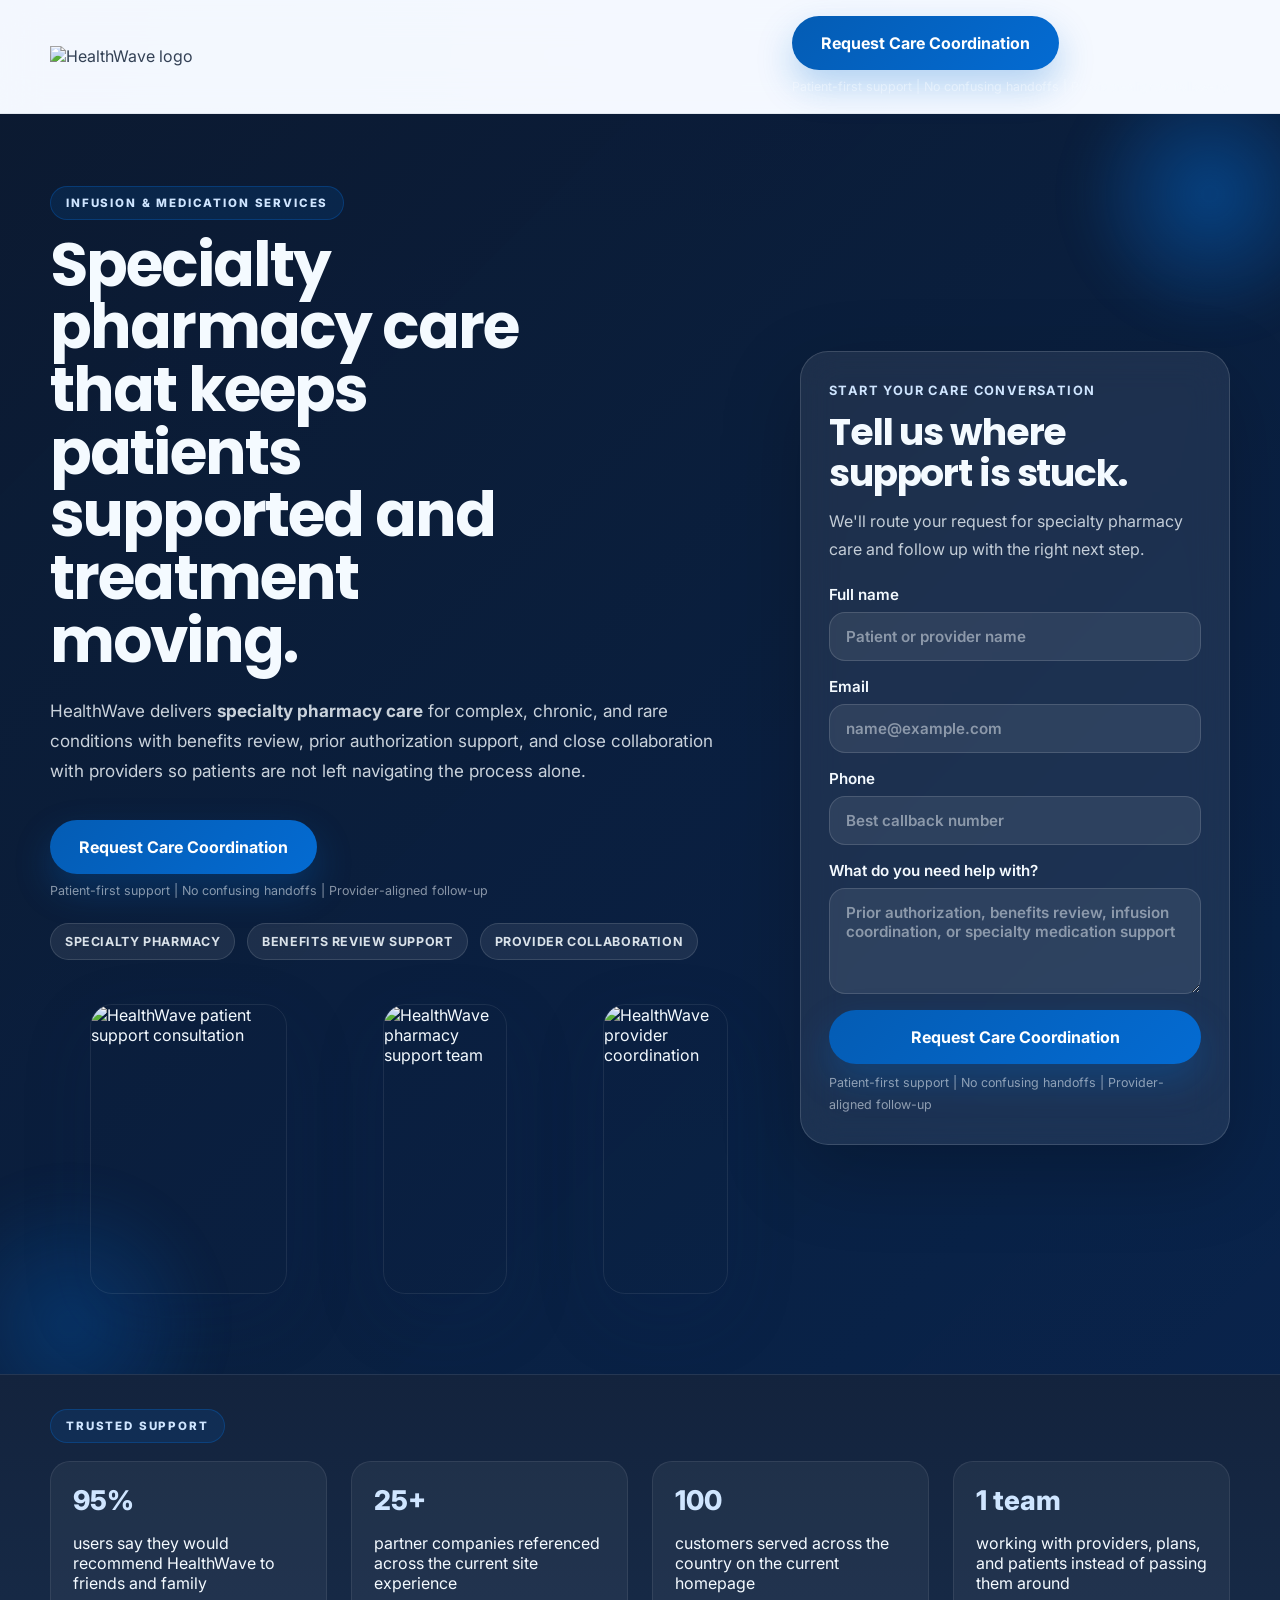
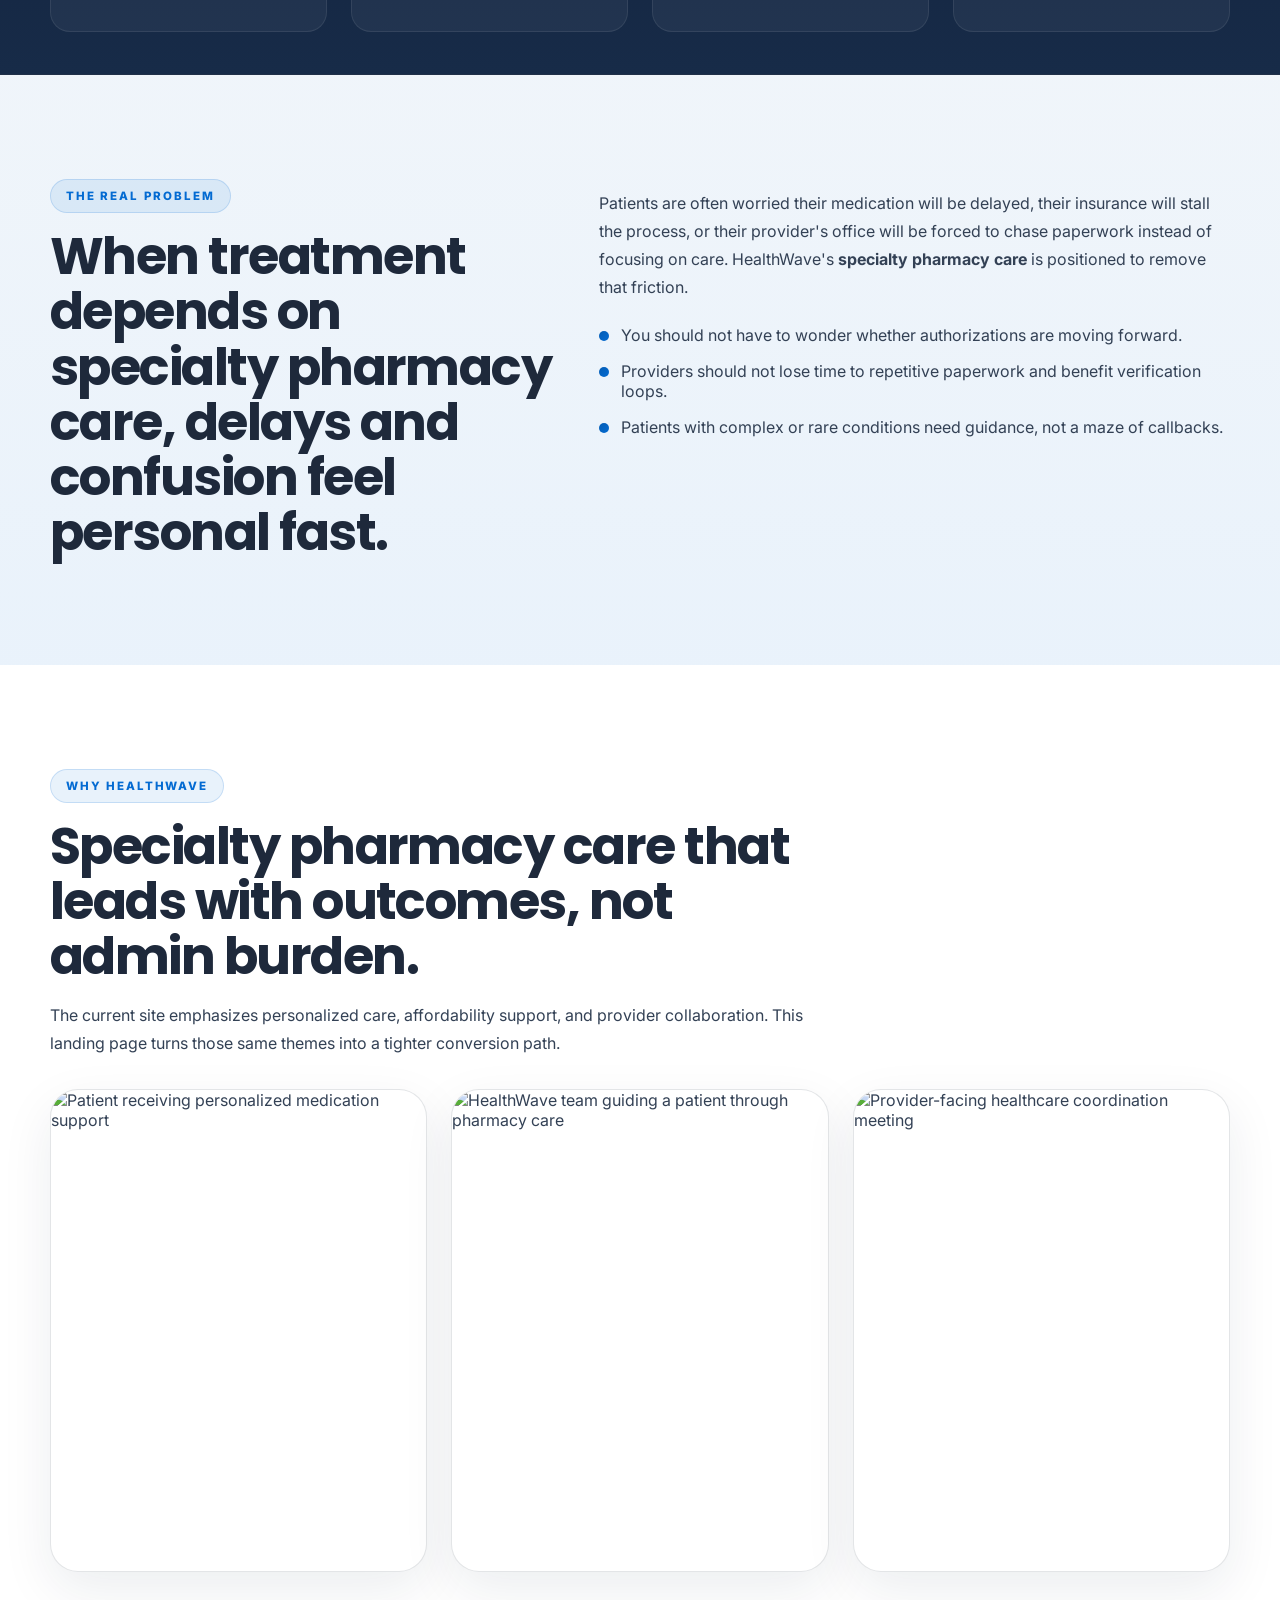
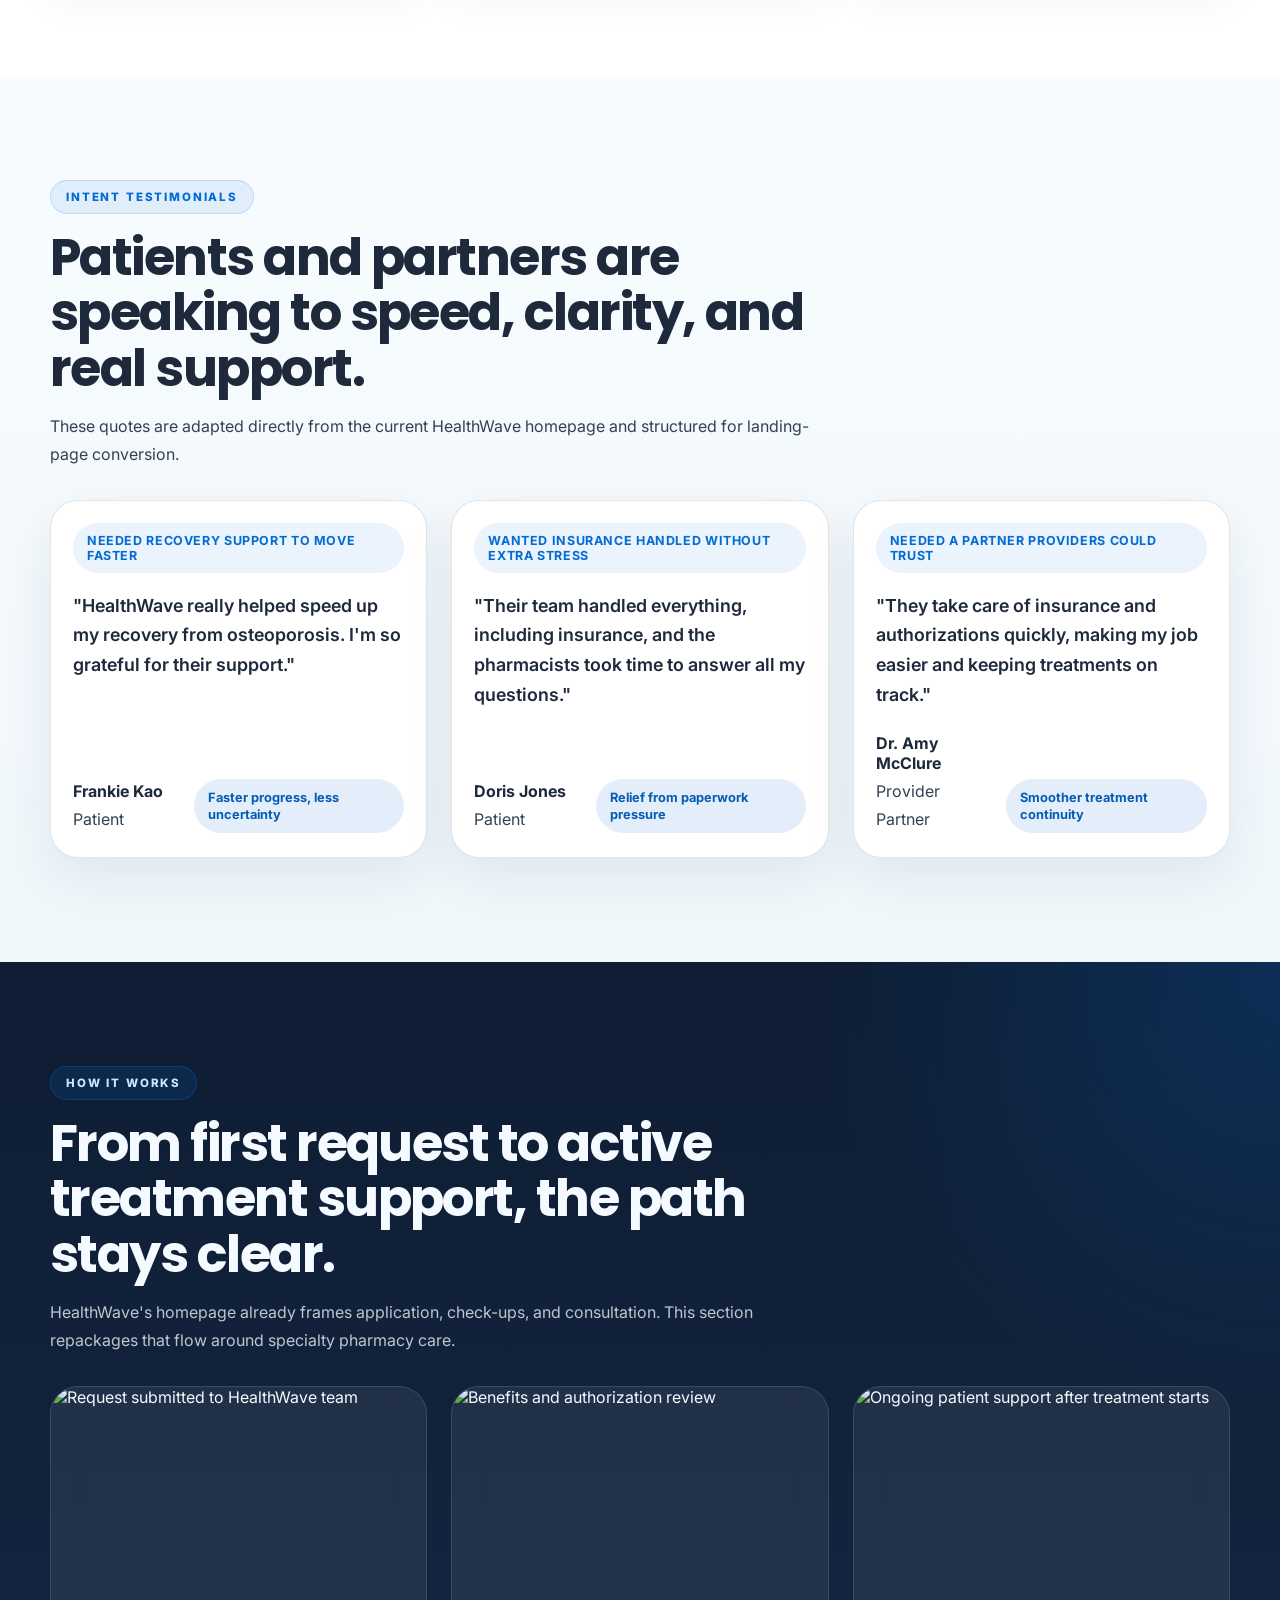
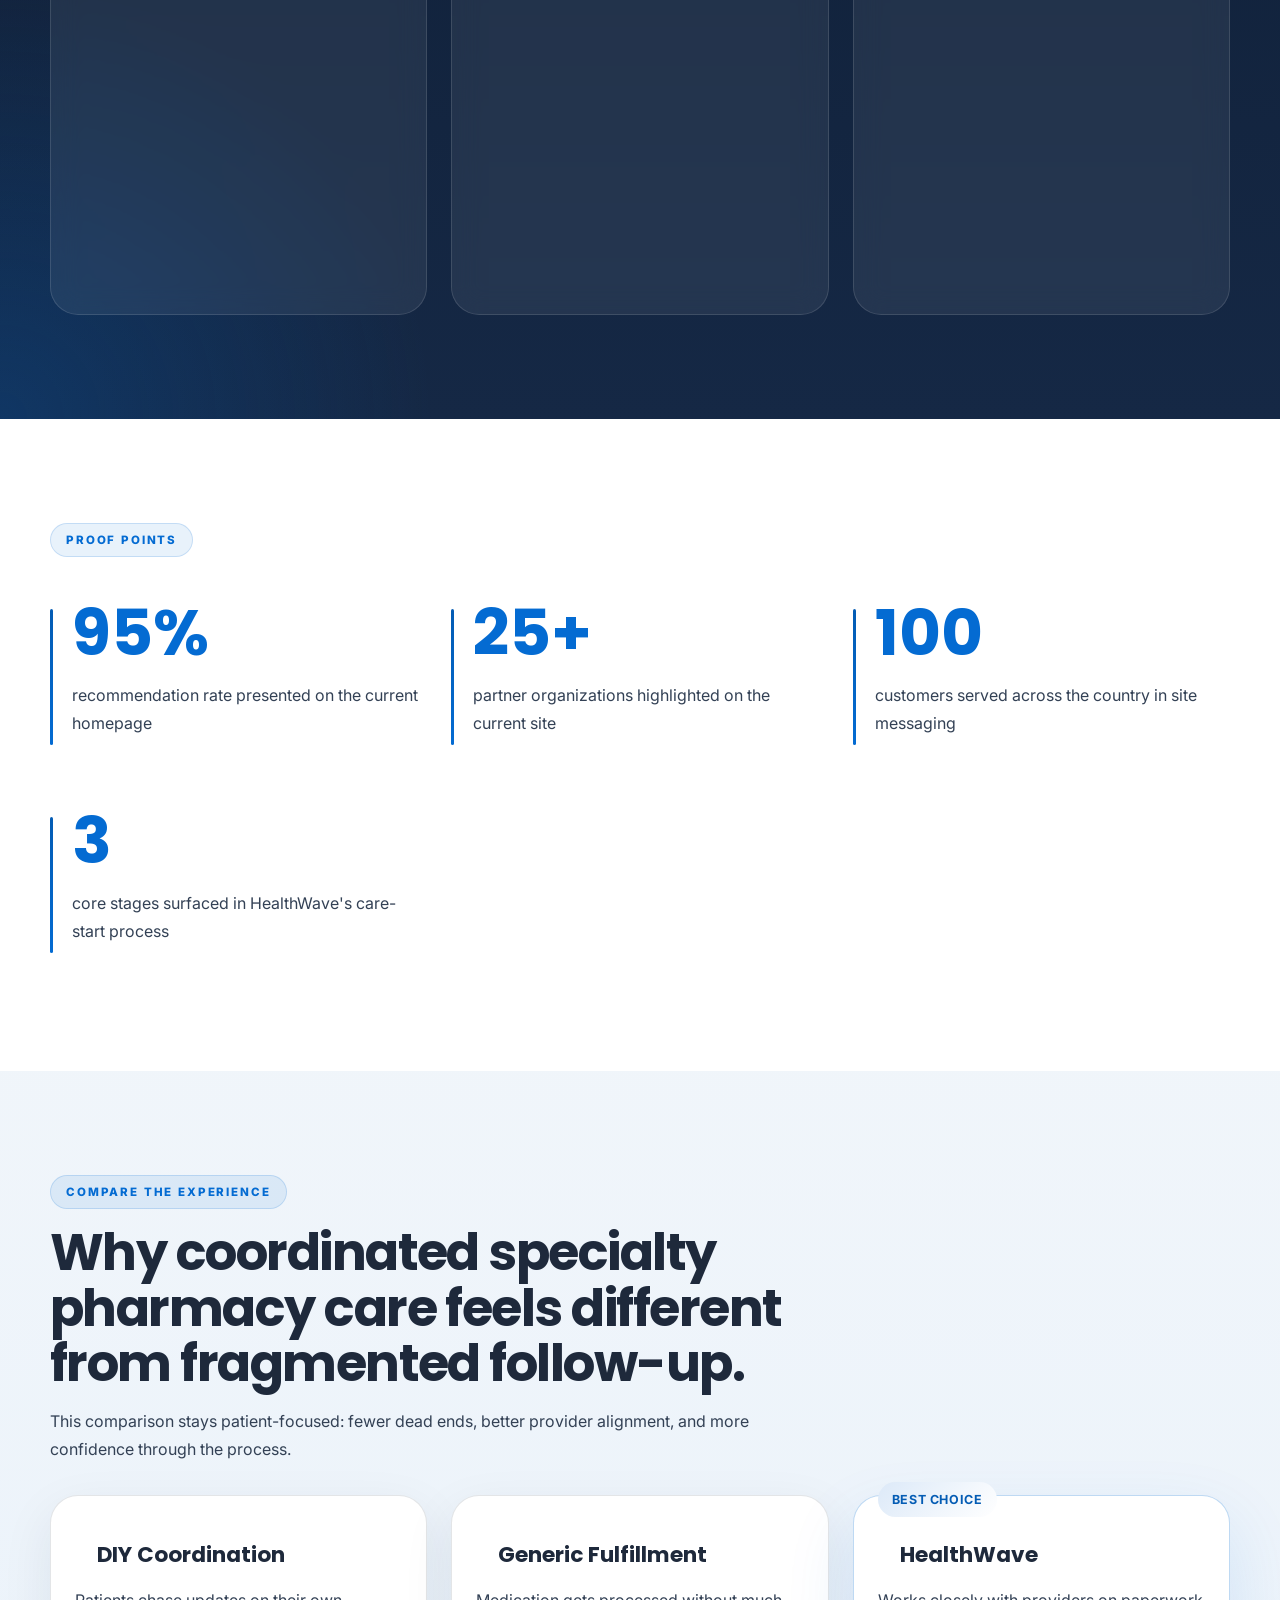
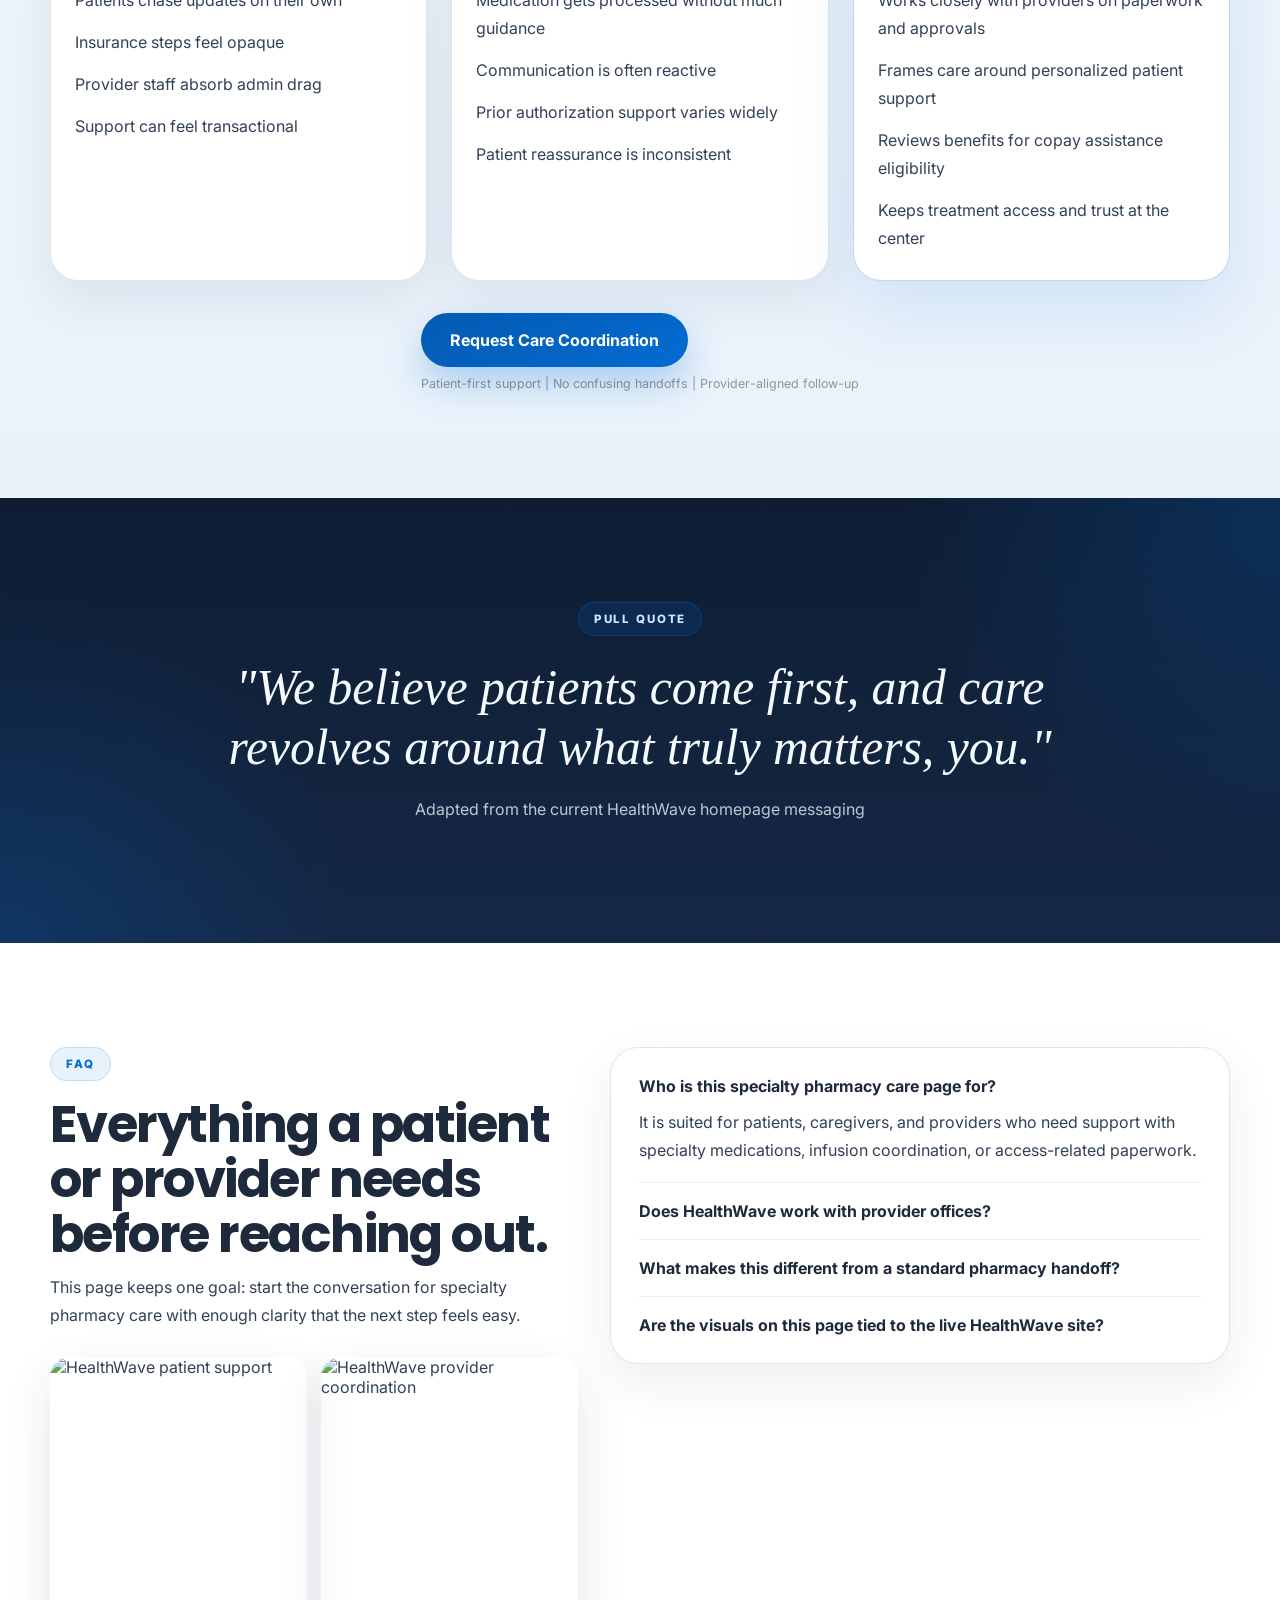
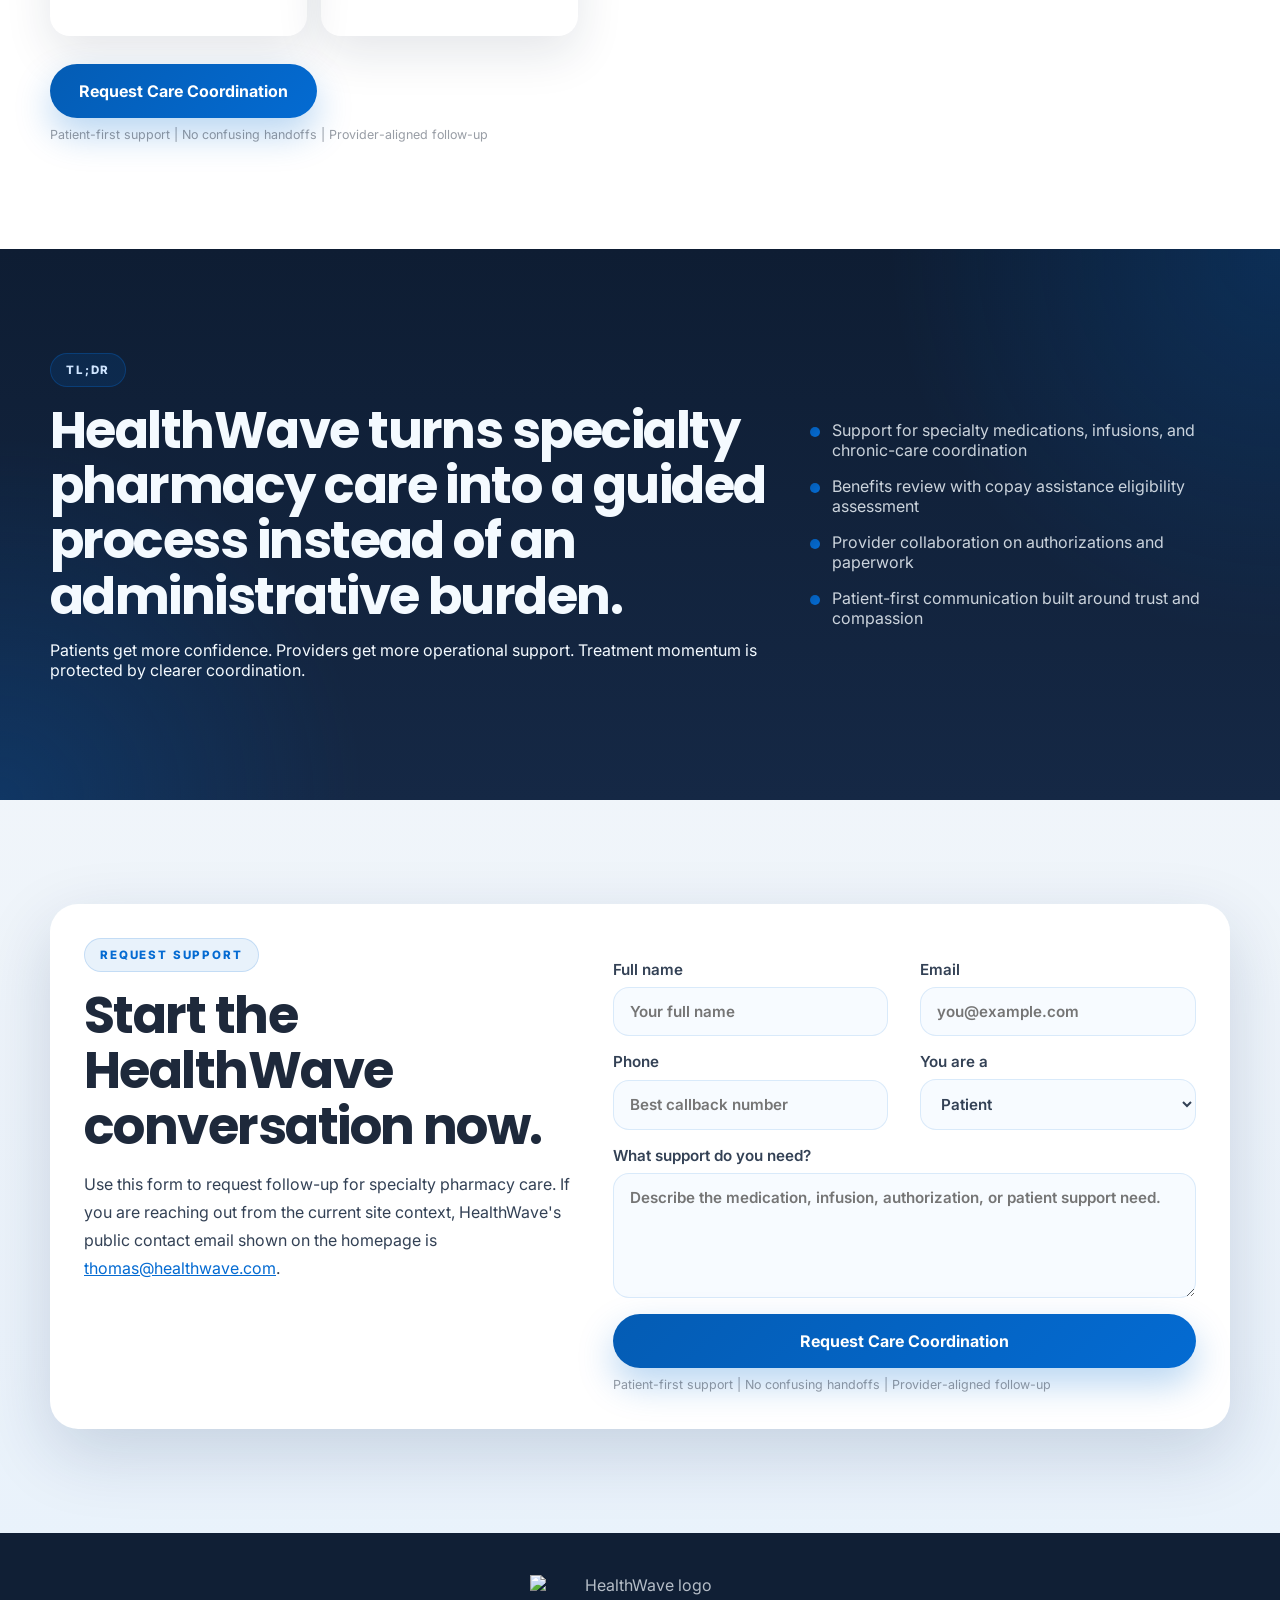
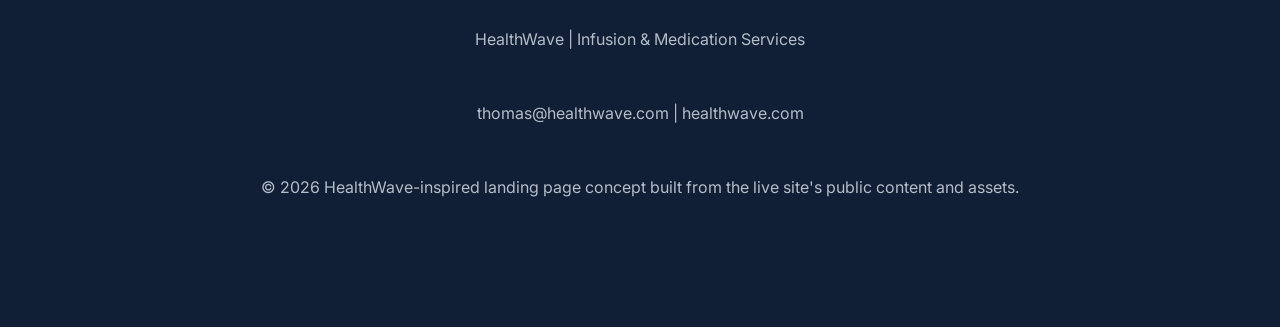
==== commit b3a43574: "new skill" ====
--- a/index.html
+++ b/index.html
@@ -1,106 +1,175 @@
-<!DOCTYPE html>
+﻿<!DOCTYPE html>
 <html lang="en">
   <head>
     <meta charset="UTF-8" />
     <meta name="viewport" content="width=device-width, initial-scale=1.0" />
-    <title>Bold Women's Boutique Clothing | Red Hook Vibes</title>
+    <title>Specialty Pharmacy Care for Patients and Providers</title>
     <meta
       name="description"
-      content="Shop bold women's boutique clothing from Red Hook Vibes with dresses, sets, swimwear, and elevated everyday looks built for confidence."
+      content="Get specialty pharmacy care with patient-first coordination, faster authorization support, and provider collaboration for patients and providers."
     />
+    <meta name="robots" content="index,follow" />
+    <meta name="theme-color" content="#046bd2" />
+    <meta property="og:type" content="website" />
+    <meta property="og:title" content="Specialty Pharmacy Care for Patients and Providers" />
+    <meta
+      property="og:description"
+      content="Get specialty pharmacy care with patient-first coordination, faster authorization support, and provider collaboration for patients and providers."
+    />
+    <meta property="og:image" content="https://healthwave.com/wp-content/uploads/2025/06/31-1024x682.jpg" />
+    <meta name="twitter:card" content="summary_large_image" />
+    <meta name="twitter:title" content="Specialty Pharmacy Care for Patients and Providers" />
+    <meta
+      name="twitter:description"
+      content="Get specialty pharmacy care with patient-first coordination, faster authorization support, and provider collaboration for patients and providers."
+    />
+    <meta name="twitter:image" content="https://healthwave.com/wp-content/uploads/2025/06/31-1024x682.jpg" />
     <link rel="preconnect" href="https://fonts.googleapis.com" />
     <link rel="preconnect" href="https://fonts.gstatic.com" crossorigin />
     <link
-      href="https://fonts.googleapis.com/css2?family=Cormorant+Garamond:wght@500;600;700&family=Manrope:wght@400;500;600;700;800&display=swap"
+      href="https://fonts.googleapis.com/css2?family=Inter:wght@400;500;600;700;800&family=Poppins:wght@600;700;800&display=swap"
       rel="stylesheet"
     />
-    <link rel="stylesheet" href="styles.css" />
+    <link rel="stylesheet" href="healthwave.css" />
   </head>
   <body>
     <header class="minimal-header">
-      <div class="container">
-        <a class="brand" href="https://redhookvibes.com/" target="_blank" rel="noreferrer">
-          <span class="brand-mark">RHV</span>
-          <span class="brand-text">Red Hook Vibes</span>
+      <div class="container header-shell">
+        <a class="brand" href="https://healthwave.com/" target="_blank" rel="noreferrer" aria-label="HealthWave home">
+          <img
+            src="https://healthwave.com/wp-content/uploads/2025/06/HEALTH-INFUSION-MEDICATION-SERVICES-2-1.png"
+            alt="HealthWave logo"
+          />
         </a>
-        <div class="header-cta">
-          <a class="button button-primary" href="https://redhookvibes.com/collections/all" target="_blank" rel="noreferrer">Shop The Drop</a>
-          <p class="booster booster-dark">New-season energy | Confidence-first fits | Styles made to move</p>
+        <div class="cta-block">
+          <a class="button button-primary" href="#lead-form">Request Care Coordination</a>
+          <p class="booster booster-dark">Patient-first support | No confusing handoffs | Provider-aligned follow-up</p>
         </div>
       </div>
     </header>
 
     <main>
-      <section class="hero hero-rich">
-        <div class="hero-orb hero-orb-a"></div>
-        <div class="hero-orb hero-orb-b"></div>
-        <div class="container hero-grid hero-grid-rich">
+      <section class="hero">
+        <div class="hero-glow hero-glow-a"></div>
+        <div class="hero-glow hero-glow-b"></div>
+        <div class="container hero-grid">
           <div class="hero-copy">
-            <span class="eyebrow">Brooklyn Mood, Modern Edge</span>
-            <h1>Bold women's boutique clothing that looks editorial and feels wearable.</h1>
+            <span class="eyebrow">Infusion &amp; Medication Services</span>
+            <h1>Specialty pharmacy care that keeps patients supported and treatment moving.</h1>
             <p class="hero-text">
-              This page uses live Red Hook Vibes storefront imagery directly from the current site, turning the brand's beach-glam, downtown, and elevated-everyday visuals into one sharper conversion flow.
+              HealthWave delivers <strong>specialty pharmacy care</strong> for complex, chronic, and rare conditions with benefits review, prior authorization support, and close collaboration with providers so patients are not left navigating the process alone.
             </p>
             <div class="hero-actions">
               <div class="cta-block">
-                <a class="button button-primary" href="https://redhookvibes.com/collections/all" target="_blank" rel="noreferrer">Shop The Drop</a>
-                <p class="booster booster-dark">New-season energy | Confidence-first fits | Styles made to move</p>
-              </div>
+                <a class="button button-primary" href="#lead-form">Request Care Coordination</a>
+                <p class="booster booster-dark">Patient-first support | No confusing handoffs | Provider-aligned follow-up</p>
+              </div>
+              <div class="hero-mini-proof">
+                <span>Specialty pharmacy</span>
+                <span>Benefits review support</span>
+                <span>Provider collaboration</span>
+              </div>
+            </div>
+            <div class="hero-gallery">
+              <figure class="hero-photo hero-photo-large">
+                <img
+                  src="https://healthwave.com/wp-content/uploads/2025/06/31-1024x682.jpg"
+                  alt="HealthWave patient support consultation"
+                  loading="eager"
+                  fetchpriority="high"
+                  decoding="async"
+                />
+              </figure>
+              <figure class="hero-photo">
+                <img
+                  src="https://healthwave.com/wp-content/uploads/2025/05/2147787989-1024x576.jpg"
+                  alt="HealthWave pharmacy support team"
+                  loading="eager"
+                  decoding="async"
+                />
+              </figure>
+              <figure class="hero-photo">
+                <img
+                  src="https://healthwave.com/wp-content/uploads/2025/05/363498-1024x540.jpg"
+                  alt="HealthWave provider coordination"
+                  loading="eager"
+                  decoding="async"
+                />
+              </figure>
+            </div>
+          </div>
+
+          <aside class="hero-form-card">
+            <p class="form-kicker">Start your care conversation</p>
+            <h2>Tell us where support is stuck.</h2>
+            <p class="form-intro">
+              We'll route your request for specialty pharmacy care and follow up with the right next step.
+            </p>
+            <form class="lead-form lead-form-dark" action="#" method="post">
+              <label>
+                Full name
+                <input type="text" name="name" placeholder="Patient or provider name" required />
+              </label>
+              <label>
+                Email
+                <input type="email" name="email" placeholder="name@example.com" required />
+              </label>
+              <label>
+                Phone
+                <input type="tel" name="phone" placeholder="Best callback number" />
+              </label>
+              <label>
+                What do you need help with?
+                <textarea name="message" rows="4" placeholder="Prior authorization, benefits review, infusion coordination, or specialty medication support"></textarea>
+              </label>
+              <input class="honeypot" type="text" name="company" tabindex="-1" autocomplete="off" />
               <div class="cta-block">
-                <a class="button button-secondary" href="#collections">Explore Collections</a>
-                <p class="booster booster-dark">New-season energy | Confidence-first fits | Styles made to move</p>
-              </div>
-            </div>
-            <div class="hero-mini-proof">
-              <span>Live storefront imagery</span>
-              <span>Streetwear x elegance</span>
-              <span>Day-to-night confidence</span>
-            </div>
-          </div>
-
-          <div class="hero-mosaic">
-            <figure class="mosaic-card tall">
-              <img src="https://redhookvibes.com/cdn/shop/files/Untitled_design_-_2025-08-21T124619.372.webp?v=1755760648" alt="Red Hook Vibes red bikini editorial" />
-            </figure>
-            <figure class="mosaic-card">
-              <img src="https://redhookvibes.com/cdn/shop/files/Untitled_design_-_2026-02-08T105112.311.webp?v=1770528118" alt="Red Hook Vibes homepage featured fashion banner" />
-            </figure>
-            <figure class="mosaic-card">
-              <img src="https://redhookvibes.com/cdn/shop/files/60f29b20a4eb4c79ba6e9370410dea1f-Max-Origin.webp?v=1755309248&width=3200" alt="Dresses and jumpsuits collection tile" />
-            </figure>
-            <figure class="mosaic-card wide">
-              <img src="https://redhookvibes.com/cdn/shop/files/Untitled_1920_x_600_px_2.png?v=1764241308" alt="Style that moves with you editorial banner" />
-            </figure>
-          </div>
+                <button class="button button-primary button-full" type="submit">Request Care Coordination</button>
+                <p class="booster booster-dark">Patient-first support | No confusing handoffs | Provider-aligned follow-up</p>
+              </div>
+            </form>
+          </aside>
         </div>
       </section>
 
       <section class="trust-bar">
-        <div class="container trust-shell">
-          <span class="eyebrow">Trusted Edit</span>
+        <div class="container">
+          <span class="eyebrow">Trusted Support</span>
           <div class="trust-grid">
-            <article class="trust-item"><span class="trust-icon">*</span><div><strong>Homepage banners</strong><p>lifted from the live storefront</p></div></article>
-            <article class="trust-item"><span class="trust-icon">*</span><div><strong>4 core categories</strong><p>dresses, swim, tops, sets</p></div></article>
-            <article class="trust-item"><span class="trust-icon">*</span><div><strong>Visual variety</strong><p>editorial, product, and promo imagery</p></div></article>
-            <article class="trust-item"><span class="trust-icon">*</span><div><strong>Conversion flow</strong><p>built with the landing-page skill structure</p></div></article>
+            <article class="trust-item">
+              <span class="trust-value">95%</span>
+              <p>users say they would recommend HealthWave to friends and family</p>
+            </article>
+            <article class="trust-item">
+              <span class="trust-value">25+</span>
+              <p>partner companies referenced across the current site experience</p>
+            </article>
+            <article class="trust-item">
+              <span class="trust-value">100</span>
+              <p>customers served across the country on the current homepage</p>
+            </article>
+            <article class="trust-item">
+              <span class="trust-value">1 team</span>
+              <p>working with providers, plans, and patients instead of passing them around</p>
+            </article>
           </div>
         </div>
       </section>
 
       <section class="section section-light" id="problem">
-        <div class="container split-section problem-rich">
+        <div class="container split-section">
           <div>
             <span class="eyebrow eyebrow-dark">The Real Problem</span>
-            <h2>Red Hook Vibes already has strong imagery. The issue was presentation density, not brand quality.</h2>
+            <h2>When treatment depends on specialty pharmacy care, delays and confusion feel personal fast.</h2>
           </div>
           <div>
             <p class="lead">
-              Most <strong>bold women's boutique clothing</strong> brands either lean too heavily on product grids or too heavily on mood. This version uses the live Red Hook Vibes imagery to bridge both: editorial pull, category clarity, and a single conversion path.
+              Patients are often worried their medication will be delayed, their insurance will stall the process, or their provider's office will be forced to chase paperwork instead of focusing on care. HealthWave's <strong>specialty pharmacy care</strong> is positioned to remove that friction.
             </p>
             <ul class="pain-list">
-              <li>Too many good images competing without one central narrative.</li>
-              <li>Homepage sections that feel more browse-first than conversion-first.</li>
-              <li>Strong product energy that benefits from more deliberate composition.</li>
+              <li>You should not have to wonder whether authorizations are moving forward.</li>
+              <li>Providers should not lose time to repetitive paperwork and benefit verification loops.</li>
+              <li>Patients with complex or rare conditions need guidance, not a maze of callbacks.</li>
             </ul>
           </div>
         </div>
@@ -108,29 +177,46 @@
 
       <section class="section section-white" id="benefits">
         <div class="container">
-          <span class="eyebrow eyebrow-dark">Why It Wins</span>
+          <span class="eyebrow eyebrow-dark">Why HealthWave</span>
           <div class="section-heading">
-            <h2>Bold women's boutique clothing with a sharper visual rhythm.</h2>
-            <p>This section uses live category imagery from the current storefront so the page feels native to the brand while still reading like a dedicated campaign page.</p>
-          </div>
-          <div class="benefit-grid image-benefit-grid">
-            <article class="card image-card">
-              <img src="https://redhookvibes.com/cdn/shop/files/60f29b20a4eb4c79ba6e9370410dea1f-Max-Origin.webp?v=1755309248&width=3200" alt="Dresses and jumpsuits fashion category image" />
+            <h2>Specialty pharmacy care that leads with outcomes, not admin burden.</h2>
+            <p>
+              The current site emphasizes personalized care, affordability support, and provider collaboration. This landing page turns those same themes into a tighter conversion path.
+            </p>
+          </div>
+          <div class="benefit-grid">
+            <article class="card">
+              <img
+                src="https://healthwave.com/wp-content/uploads/2025/06/21723-1-768x809.jpg"
+                alt="Patient receiving personalized medication support"
+                loading="lazy"
+                decoding="async"
+              />
               <p class="card-index">01</p>
-              <h3>Lead with standout silhouettes</h3>
-              <p>Dresses and jumpsuits create instant presence, so the offer feels high-impact before a shopper reads a single product detail.</p>
-            </article>
-            <article class="card image-card">
-              <img src="https://redhookvibes.com/cdn/shop/files/e051589d-88c1-4278-9a6a-91631d1973c8-Max-Origin.webp?v=1757434392&width=3200" alt="Swimwear and bikini collection image" />
+              <h3>Get treatment moving with less friction</h3>
+              <p>Benefits review and authorization support help reduce the drag that slows access to specialty medication and infusion care.</p>
+            </article>
+            <article class="card">
+              <img
+                src="https://healthwave.com/wp-content/uploads/2025/05/2147787989-1024x576.jpg"
+                alt="HealthWave team guiding a patient through pharmacy care"
+                loading="lazy"
+                decoding="async"
+              />
               <p class="card-index">02</p>
-              <h3>Balance glamour with movement</h3>
-              <p>The swim imagery introduces heat and energy, which keeps the page visually alive instead of reading like a standard boutique catalog.</p>
-            </article>
-            <article class="card image-card">
-              <img src="https://redhookvibes.com/cdn/shop/files/77aff7a043b04839ace2451b94a20c3f-Max-Origin.webp?v=1754843718&width=3200" alt="Tops and jackets collection image" />
+              <h3>Feel guided instead of overwhelmed</h3>
+              <p>Patients get a more personal experience built around questions, support, and coordination rather than scattered updates.</p>
+            </article>
+            <article class="card">
+              <img
+                src="https://healthwave.com/wp-content/uploads/2025/06/31-1024x682.jpg"
+                alt="Provider-facing healthcare coordination meeting"
+                loading="lazy"
+                decoding="async"
+              />
               <p class="card-index">03</p>
-              <h3>Keep the brand wearable</h3>
-              <p>Tops, jackets, and everyday layers prove the look is not just occasional. It is built to carry from daytime to night without losing edge.</p>
+              <h3>Keep providers focused on patient care</h3>
+              <p>HealthWave works closely with prescribing offices so administrative steps are handled with fewer interruptions to clinical work.</p>
             </article>
           </div>
         </div>
@@ -138,23 +224,45 @@
 
       <section class="section section-soft" id="testimonials">
         <div class="container">
-          <span class="eyebrow eyebrow-dark">Proof In Motion</span>
+          <span class="eyebrow eyebrow-dark">Intent Testimonials</span>
           <div class="section-heading">
-            <h2>Real shopper language, backed by live product imagery.</h2>
-            <p>The testimonial cards stay conversion-focused, but they now sit above a denser product-led image rail pulled from the current site.</p>
+            <h2>Patients and partners are speaking to speed, clarity, and real support.</h2>
+            <p>These quotes are adapted directly from the current HealthWave homepage and structured for landing-page conversion.</p>
           </div>
           <div class="testimonial-grid">
-            <article class="card testimonial-card"><span class="pill">Needed style that could keep up</span><blockquote>"Every piece feels made for my rhythm, structured, comfortable, and with just the right amount of edge."</blockquote><div class="testimonial-meta"><div><strong>Jasmine P.</strong><p>Brooklyn</p></div><span class="outcome">Daily dressing feels elevated</span></div></article>
-            <article class="card testimonial-card"><span class="pill">Wanted polished without feeling stiff</span><blockquote>"Red Hook Vibes nails that perfect mix of polished and relaxed. I feel like myself in every outfit."</blockquote><div class="testimonial-meta"><div><strong>Talia R.</strong><p>New York</p></div><span class="outcome">Confidence from meetings to drinks</span></div></article>
-            <article class="card testimonial-card"><span class="pill">Tired of forgettable fast fashion</span><blockquote>"It has that cool downtown vibe you can't fake. I feel grounded and bold when I wear it."</blockquote><div class="testimonial-meta"><div><strong>Danielle M.</strong><p>Red Hook</p></div><span class="outcome">More presence, less compromise</span></div></article>
-          </div>
-          <div class="product-ribbon">
-            <img src="https://redhookvibes.com/cdn/shop/files/67d9c1d6-3009-4430-b25b-fa99d17c2b0d-Max-Origin.webp?v=1755468099&width=533" alt="Deep V-Neck Maxi Dress product photo" />
-            <img src="https://redhookvibes.com/cdn/shop/files/ed12a37e4588439aaed4ab3f4ca0c866-Max-Origin.webp?v=1745800015&width=533" alt="Smocking Top Wide Leg Jumpsuit product photo" />
-            <img src="https://redhookvibes.com/cdn/shop/files/3ae2c014-5b45-4967-aa34-b0eb13e36135-Max-Origin.webp?v=1755467938&width=533" alt="One Shoulder Satin Dress product photo" />
-            <img src="https://redhookvibes.com/cdn/shop/files/1aac1be1-0304-4cab-9483-cd2b30176f90-Max-Origin.webp?v=1754841854&width=533" alt="Printed Wide Leg Belted Jumpsuit product photo" />
-            <img src="https://redhookvibes.com/cdn/shop/files/a0621ded-6640-44c3-8aae-2460f5a20676-Max-Origin.webp?v=1764529855&width=533" alt="Lace patch floral shacket product photo" />
-            <img src="https://redhookvibes.com/cdn/shop/files/d0aee6ea-55d7-4ab1-a23d-b33bb29ac15f-Max-Origin.webp?v=1755433478&width=533" alt="Cropped denim jacket product photo" />
+            <article class="card testimonial-card">
+              <span class="pill">Needed recovery support to move faster</span>
+              <blockquote>"HealthWave really helped speed up my recovery from osteoporosis. I'm so grateful for their support."</blockquote>
+              <div class="testimonial-meta">
+                <div>
+                  <strong>Frankie Kao</strong>
+                  <p>Patient</p>
+                </div>
+                <span class="outcome">Faster progress, less uncertainty</span>
+              </div>
+            </article>
+            <article class="card testimonial-card">
+              <span class="pill">Wanted insurance handled without extra stress</span>
+              <blockquote>"Their team handled everything, including insurance, and the pharmacists took time to answer all my questions."</blockquote>
+              <div class="testimonial-meta">
+                <div>
+                  <strong>Doris Jones</strong>
+                  <p>Patient</p>
+                </div>
+                <span class="outcome">Relief from paperwork pressure</span>
+              </div>
+            </article>
+            <article class="card testimonial-card">
+              <span class="pill">Needed a partner providers could trust</span>
+              <blockquote>"They take care of insurance and authorizations quickly, making my job easier and keeping treatments on track."</blockquote>
+              <div class="testimonial-meta">
+                <div>
+                  <strong>Dr. Amy McClure</strong>
+                  <p>Provider Partner</p>
+                </div>
+                <span class="outcome">Smoother treatment continuity</span>
+              </div>
+            </article>
           </div>
         </div>
       </section>
@@ -163,59 +271,126 @@
         <div class="container">
           <span class="eyebrow">How It Works</span>
           <div class="section-heading section-heading-dark">
-            <h2>Start with mood, narrow by category, land on a look.</h2>
-            <p>The conversion pattern stays simple while the surrounding imagery makes each step feel premium and editorial.</p>
+            <h2>From first request to active treatment support, the path stays clear.</h2>
+            <p>HealthWave's homepage already frames application, check-ups, and consultation. This section repackages that flow around specialty pharmacy care.</p>
           </div>
           <div class="steps-grid">
-            <article class="glass-card image-glass-card"><img src="https://redhookvibes.com/cdn/shop/files/Untitled_400_x_500_px_4.png?v=1770628568" alt="Homepage collage image from Red Hook Vibes" /><span class="step-number">01</span><h3>Choose the visual mood</h3><p>Lead with the strongest editorial image first, then use product and category cards to make the choice feel grounded.</p></article>
-            <article class="glass-card image-glass-card"><img src="https://redhookvibes.com/cdn/shop/files/Untitled_design_-_2025-08-21T160828.132.webp?v=1755772737&width=1500" alt="Radiate Style own the moment banner" /><span class="step-number">02</span><h3>Turn attention into intent</h3><p>Each promotional image gets anchored to one clear CTA so the page moves shoppers toward the collection instead of letting them drift.</p></article>
-            <article class="glass-card image-glass-card"><img src="https://redhookvibes.com/cdn/shop/files/Untitled_design_-_2026-02-08T104628.739.webp?v=1770527814&width=1500" alt="Step into your spotlight editorial banner" /><span class="step-number">03</span><h3>Close with product proof</h3><p>Finish with real catalog imagery so the final action feels earned by the visuals, not just pushed by copy.</p></article>
+            <article class="glass-card">
+              <img
+                src="https://healthwave.com/wp-content/uploads/2025/05/2147787989-1024x576.jpg"
+                alt="Request submitted to HealthWave team"
+                loading="lazy"
+                decoding="async"
+              />
+              <span class="step-number">01</span>
+              <h3>Share the care need</h3>
+              <p>Submit the patient or provider request so the team can assess what medication, infusion, or support path needs to be coordinated.</p>
+            </article>
+            <article class="glass-card">
+              <img
+                src="https://healthwave.com/wp-content/uploads/2025/06/31-1024x682.jpg"
+                alt="Benefits and authorization review"
+                loading="lazy"
+                decoding="async"
+              />
+              <span class="step-number">02</span>
+              <h3>Benefits and authorization are reviewed</h3>
+              <p>HealthWave works with the prescribing office to secure the necessary approvals and identify affordability support where available.</p>
+            </article>
+            <article class="glass-card">
+              <img
+                src="https://healthwave.com/wp-content/uploads/2025/05/363498-1024x540.jpg"
+                alt="Ongoing patient support after treatment starts"
+                loading="lazy"
+                decoding="async"
+              />
+              <span class="step-number">03</span>
+              <h3>Patients stay supported throughout care</h3>
+              <p>The relationship does not end after a handoff. Ongoing guidance and coordination help keep care on track.</p>
+            </article>
           </div>
         </div>
       </section>
 
       <section class="section section-white stats-section">
         <div class="container">
-          <span class="eyebrow eyebrow-dark">At A Glance</span>
+          <span class="eyebrow eyebrow-dark">Proof Points</span>
           <div class="stats-grid">
-            <article class="stat"><span class="accent-line"></span><strong>16+</strong><p>live storefront images used on this page</p></article>
-            <article class="stat"><span class="accent-line"></span><strong>4</strong><p>core storefront shopping categories</p></article>
-            <article class="stat"><span class="accent-line"></span><strong>3</strong><p>editorial promo banners woven into the flow</p></article>
-            <article class="stat"><span class="accent-line"></span><strong>1</strong><p>primary shopping action from start to finish</p></article>
-          </div>
-        </div>
-      </section>
-
-      <section class="section section-light" id="collections">
-        <div class="container">
-          <span class="eyebrow eyebrow-dark">Compare The Options</span>
+            <article class="stat">
+              <span class="accent-line"></span>
+              <strong>95%</strong>
+              <p>recommendation rate presented on the current homepage</p>
+            </article>
+            <article class="stat">
+              <span class="accent-line"></span>
+              <strong>25+</strong>
+              <p>partner organizations highlighted on the current site</p>
+            </article>
+            <article class="stat">
+              <span class="accent-line"></span>
+              <strong>100</strong>
+              <p>customers served across the country in site messaging</p>
+            </article>
+            <article class="stat">
+              <span class="accent-line"></span>
+              <strong>3</strong>
+              <p>core stages surfaced in HealthWave's care-start process</p>
+            </article>
+          </div>
+        </div>
+      </section>
+
+      <section class="section section-light" id="comparison">
+        <div class="container">
+          <span class="eyebrow eyebrow-dark">Compare The Experience</span>
           <div class="section-heading">
-            <h2>Why this Red Hook Vibes landing page feels more intentional than a standard catalog scroll.</h2>
-            <p>The live site has the raw material. This layout gives those assets hierarchy: mood first, then category framing, then product proof, then the final CTA.</p>
+            <h2>Why coordinated specialty pharmacy care feels different from fragmented follow-up.</h2>
+            <p>This comparison stays patient-focused: fewer dead ends, better provider alignment, and more confidence through the process.</p>
           </div>
           <div class="comparison-grid">
-            <article class="comparison-card"><h3>Standard Product Grid</h3><ul><li>Useful for browsing</li><li>Lower emotional momentum</li><li>Visual story is fragmented</li><li>Harder to spotlight one action</li></ul></article>
-            <article class="comparison-card"><h3>Generic Boutique Landing</h3><ul><li>Often uses stock-like layouts</li><li>Feels interchangeable</li><li>Brand visuals get flattened</li><li>CTA placement is usually repetitive</li></ul></article>
-            <article class="comparison-card comparison-card-featured"><span class="badge">Best Choice</span><h3>Live-Image RHV Landing</h3><ul><li>Uses actual current storefront imagery</li><li>Feels native to the existing brand</li><li>Builds one clean narrative through the page</li><li>Pushes shoppers toward one clear shopping path</li></ul></article>
-          </div>
-          <div class="category-strip">
-            <img src="https://redhookvibes.com/cdn/shop/files/d5ffdb08bb5b493abb566526d1df4ab6.png?v=1755770144&width=3200" alt="Swimwear category panel" />
-            <img src="https://redhookvibes.com/cdn/shop/files/3_6d21e9cc-2bd0-48da-a538-c494331cf9bd.png?v=1755866405&width=3200" alt="Feel fabulous dress banner" />
-            <img src="https://redhookvibes.com/cdn/shop/files/4.png?v=1755866460&width=3200" alt="Feel sexy and confident banner" />
+            <article class="comparison-card">
+              <h3>DIY Coordination</h3>
+              <ul>
+                <li>Patients chase updates on their own</li>
+                <li>Insurance steps feel opaque</li>
+                <li>Provider staff absorb admin drag</li>
+                <li>Support can feel transactional</li>
+              </ul>
+            </article>
+            <article class="comparison-card">
+              <h3>Generic Fulfillment</h3>
+              <ul>
+                <li>Medication gets processed without much guidance</li>
+                <li>Communication is often reactive</li>
+                <li>Prior authorization support varies widely</li>
+                <li>Patient reassurance is inconsistent</li>
+              </ul>
+            </article>
+            <article class="comparison-card comparison-card-featured">
+              <span class="badge">Best Choice</span>
+              <h3>HealthWave</h3>
+              <ul>
+                <li>Works closely with providers on paperwork and approvals</li>
+                <li>Frames care around personalized patient support</li>
+                <li>Reviews benefits for copay assistance eligibility</li>
+                <li>Keeps treatment access and trust at the center</li>
+              </ul>
+            </article>
           </div>
           <div class="cta-inline">
-            <a class="button button-primary" href="https://redhookvibes.com/collections/all" target="_blank" rel="noreferrer">Shop The Collections</a>
-            <p class="booster booster-light">New-season energy | Confidence-first fits | Styles made to move</p>
-          </div>
-        </div>
-      </section>
-
-      <section class="section section-dark quote-section quote-with-image">
-        <img class="quote-bg" src="https://redhookvibes.com/cdn/shop/files/Untitled_1920_x_600_px_500_x_500_px.png?v=1764241382" alt="My everyday elevated banner from Red Hook Vibes" />
-        <div class="container narrow quote-content">
-          <span class="eyebrow">What It Feels Like</span>
-          <blockquote class="pull-quote">"Fashion that doesn't make me choose between looking good and feeling good."</blockquote>
-          <p class="pull-quote-attribution">From the live Red Hook Vibes testimonial set</p>
+            <div class="cta-block">
+              <a class="button button-primary" href="#lead-form">Request Care Coordination</a>
+              <p class="booster booster-light">Patient-first support | No confusing handoffs | Provider-aligned follow-up</p>
+            </div>
+          </div>
+        </div>
+      </section>
+
+      <section class="section section-dark quote-section">
+        <div class="container narrow">
+          <span class="eyebrow">Pull Quote</span>
+          <blockquote class="pull-quote">"We believe patients come first, and care revolves around what truly matters, you."</blockquote>
+          <p class="pull-quote-attribution">Adapted from the current HealthWave homepage messaging</p>
         </div>
       </section>
 
@@ -223,22 +398,46 @@
         <div class="container faq-grid">
           <div>
             <span class="eyebrow eyebrow-dark">FAQ</span>
-            <h2>How this version uses the current live site.</h2>
-            <p class="lead">The page is not inventing a new art direction. It is using the actual currently surfaced Red Hook Vibes assets and reorganizing them into a more campaign-style landing experience.</p>
+            <h2>Everything a patient or provider needs before reaching out.</h2>
+            <p class="lead">
+              This page keeps one goal: start the conversation for specialty pharmacy care with enough clarity that the next step feels easy.
+            </p>
             <div class="faq-image-stack">
-              <img src="https://redhookvibes.com/cdn/shop/files/ed641e2d56d44c8ab514fb99c8e048b4-Max-Origin.webp?v=1764519948&width=533" alt="Waffle knit lounge set product photo" />
-              <img src="https://redhookvibes.com/cdn/shop/files/496ae0676ca14540a7855e63a49ab079-Max-Origin.webp?v=1767028140&width=533" alt="Printed short sleeve shirt and shorts set product photo" />
+              <img
+                src="https://healthwave.com/wp-content/uploads/2025/05/2147787989-1024x576.jpg"
+                alt="HealthWave patient support"
+                loading="lazy"
+                decoding="async"
+              />
+              <img
+                src="https://healthwave.com/wp-content/uploads/2025/05/363498-1024x540.jpg"
+                alt="HealthWave provider coordination"
+                loading="lazy"
+                decoding="async"
+              />
             </div>
             <div class="cta-block">
-              <a class="button button-primary" href="https://redhookvibes.com/collections/all" target="_blank" rel="noreferrer">Start Shopping</a>
-              <p class="booster booster-light">New-season energy | Confidence-first fits | Styles made to move</p>
+              <a class="button button-primary" href="#lead-form">Request Care Coordination</a>
+              <p class="booster booster-light">Patient-first support | No confusing handoffs | Provider-aligned follow-up</p>
             </div>
           </div>
           <div class="faq-list">
-            <details open><summary>Are these images from the current live Red Hook Vibes site?</summary><p>Yes. The hero, category, banner, and product visuals on this page point to the current live Shopify-hosted assets surfaced from the storefront.</p></details>
-            <details><summary>Did the page keep the landing-page skill structure?</summary><p>Yes. It still follows the conversion sequence: minimal header, focused hero, trust layer, problem, benefits, testimonials, proof, comparison, FAQ, TL;DR, and final capture.</p></details>
-            <details><summary>Why not keep the original site layout exactly as-is?</summary><p>A landing page needs one offer and one dominant action. The storefront can browse broadly; this page is meant to convert more decisively.</p></details>
-            <details><summary>Can this be split into collection-specific landing pages next?</summary><p>Yes. Dresses, swimwear, tops, and lounge sets already have enough live imagery to support dedicated collection pages with the same visual system.</p></details>
+            <details open>
+              <summary>Who is this specialty pharmacy care page for?</summary>
+              <p>It is suited for patients, caregivers, and providers who need support with specialty medications, infusion coordination, or access-related paperwork.</p>
+            </details>
+            <details>
+              <summary>Does HealthWave work with provider offices?</summary>
+              <p>Yes. The current site explicitly emphasizes collaboration with providers to handle paperwork and authorizations so clinical teams can stay focused on patient care.</p>
+            </details>
+            <details>
+              <summary>What makes this different from a standard pharmacy handoff?</summary>
+              <p>HealthWave positions the experience around personalized support, benefits review, and communication through the process instead of a simple fulfillment transaction.</p>
+            </details>
+            <details>
+              <summary>Are the visuals on this page tied to the live HealthWave site?</summary>
+              <p>Yes. This page uses HealthWave brand colors derived from the homepage source and several live uploaded images currently referenced from the site.</p>
+            </details>
           </div>
         </div>
       </section>
@@ -247,66 +446,95 @@
         <div class="container tldr-grid">
           <div>
             <span class="eyebrow">TL;DR</span>
-            <h2>The imagery was already strong. The page now uses it like a campaign.</h2>
-            <p>This version feels richer because it lets the live Red Hook Vibes visuals do more of the selling while the structure keeps attention moving toward one action.</p>
+            <h2>HealthWave turns specialty pharmacy care into a guided process instead of an administrative burden.</h2>
+            <p>Patients get more confidence. Providers get more operational support. Treatment momentum is protected by clearer coordination.</p>
           </div>
           <ul class="check-list">
-            <li>Live storefront hero and editorial banners embedded directly</li>
-            <li>Live category visuals used to frame the offer</li>
-            <li>Live product imagery used as proof, not filler</li>
-            <li>Single CTA path maintained across the full page</li>
+            <li>Support for specialty medications, infusions, and chronic-care coordination</li>
+            <li>Benefits review with copay assistance eligibility assessment</li>
+            <li>Provider collaboration on authorizations and paperwork</li>
+            <li>Patient-first communication built around trust and compassion</li>
           </ul>
         </div>
       </section>
 
-      <section class="section section-light" id="lead-form">
-        <div class="container lead-grid">
-          <div class="lead-card">
-            <span class="eyebrow eyebrow-dark">VIP Access</span>
-            <h2>Get first access to the next drop.</h2>
-            <p>Join the list for curated edits, early access, and fresh pieces that match your style mood before everyone else gets there.</p>
-            <form class="lead-form">
-              <input class="honey-field" type="text" name="_honey" tabindex="-1" autocomplete="off" />
-              <input class="input input-light" type="text" name="lead-name" placeholder="Your name" />
-              <input class="input input-light" type="email" name="lead-email" placeholder="Email address" />
-              <select class="input input-light" name="lead-style">
-                <option value="">Style mood</option>
-                <option>Dresses & Jumpsuits</option>
-                <option>Tops & Jackets</option>
-                <option>Bottoms & Sets</option>
-                <option>Swimwear</option>
-              </select>
-              <button class="button button-primary button-full" type="submit">Join The VIP List</button>
-              <p class="booster booster-light booster-center">New-season energy | Confidence-first fits | Styles made to move</p>
+      <section class="section section-light lead-section" id="lead-form">
+        <div class="container">
+          <div class="lead-shell">
+            <div class="lead-copy">
+              <span class="eyebrow eyebrow-dark">Request Support</span>
+              <h2>Start the HealthWave conversation now.</h2>
+              <p>
+                Use this form to request follow-up for specialty pharmacy care. If you are reaching out from the current site context, HealthWave's public contact email shown on the homepage is <a href="mailto:thomas@healthwave.com">thomas@healthwave.com</a>.
+              </p>
+            </div>
+            <form class="lead-form lead-form-light" action="#" method="post">
+              <div class="form-grid">
+                <label>
+                  Full name
+                  <input type="text" name="lead-name" placeholder="Your full name" required />
+                </label>
+                <label>
+                  Email
+                  <input type="email" name="lead-email" placeholder="you@example.com" required />
+                </label>
+              </div>
+              <div class="form-grid">
+                <label>
+                  Phone
+                  <input type="tel" name="lead-phone" placeholder="Best callback number" />
+                </label>
+                <label>
+                  You are a
+                  <select name="lead-type">
+                    <option>Patient</option>
+                    <option>Caregiver</option>
+                    <option>Provider</option>
+                    <option>Health Plan</option>
+                  </select>
+                </label>
+              </div>
+              <label>
+                What support do you need?
+                <textarea name="lead-message" rows="5" placeholder="Describe the medication, infusion, authorization, or patient support need."></textarea>
+              </label>
+              <input class="honeypot" type="text" name="website" tabindex="-1" autocomplete="off" />
+              <div class="cta-block">
+                <button class="button button-primary button-full" type="submit">Request Care Coordination</button>
+                <p class="booster booster-light">Patient-first support | No confusing handoffs | Provider-aligned follow-up</p>
+              </div>
             </form>
           </div>
-          <div class="lead-gallery">
-            <img src="https://redhookvibes.com/cdn/shop/files/be5235d8-c1e3-4d6d-aec6-7b301a8d51fd-Max-Origin.webp?v=1755308662&width=533" alt="Floral mock neck long sleeve top product photo" />
-            <img src="https://redhookvibes.com/cdn/shop/files/8f85d631b224445794573b0351494b6b-Max-Origin.webp?v=1757434929&width=533" alt="Zip up suede cropped moto jacket product photo" />
-            <img src="https://redhookvibes.com/cdn/shop/files/67d9c1d6-3009-4430-b25b-fa99d17c2b0d-Max-Origin.webp?v=1755468099&width=533" alt="Deep V-Neck Maxi Dress alternate display" />
-            <img src="https://redhookvibes.com/cdn/shop/files/3ae2c014-5b45-4967-aa34-b0eb13e36135-Max-Origin.webp?v=1755467938&width=533" alt="One shoulder satin dress alternate display" />
-          </div>
-        </div>
-      </section>
+        </div>
+      </section>
+
+      <footer class="minimal-footer">
+        <div class="container footer-shell">
+          <img
+            class="footer-logo"
+            src="https://healthwave.com/wp-content/uploads/2025/06/HEALTH-INFUSION-MEDICATION-SERVICES-2-1.png"
+            alt="HealthWave logo"
+          />
+          <p>HealthWave | Infusion &amp; Medication Services</p>
+          <p><a href="mailto:thomas@healthwave.com">thomas@healthwave.com</a> | <a href="https://healthwave.com/" target="_blank" rel="noreferrer">healthwave.com</a></p>
+          <p>&copy; 2026 HealthWave-inspired landing page concept built from the live site's public content and assets.</p>
+        </div>
+      </footer>
     </main>
 
-    <footer class="minimal-footer">
-      <div class="container footer-grid">
-        <div>
-          <p class="footer-brand">Red Hook Vibes</p>
-          <p>Discover curated fashion for every mood: stylish, comfortable, and confidence-boosting pieces made to express your unique beauty.</p>
-        </div>
-        <div class="footer-meta">
-          <p><strong>Collections</strong><br />Dresses & Jumpsuits | Tops & Jackets | Bottoms & Sets | Swimwear</p>
-          <p><strong>Visit</strong><br /><a href="https://redhookvibes.com/" target="_blank" rel="noreferrer">redhookvibes.com</a></p>
-          <p><strong>Source</strong><br />Visuals use the current live storefront image assets.</p>
-        </div>
-      </div>
-    </footer>
-
-    <div class="mobile-sticky-bar">
-      <a href="https://redhookvibes.com/collections/all" target="_blank" rel="noreferrer">Shop The Drop</a>
-      <p>New-season energy | Confidence-first fits | Styles made to move</p>
+    <div class="mobile-sticky-cta" id="mobileStickyCta">
+      <a class="button button-primary button-full" href="#lead-form">Request Care Coordination</a>
+      <p class="booster booster-sticky">Patient-first support | No confusing handoffs | Provider-aligned follow-up</p>
     </div>
+
+    <script>
+      const stickyBar = document.getElementById("mobileStickyCta");
+      const toggleStickyBar = () => {
+        stickyBar.classList.toggle("is-visible", window.scrollY > window.innerHeight * 0.5);
+      };
+      window.addEventListener("scroll", toggleStickyBar, { passive: true });
+      toggleStickyBar();
+    </script>
   </body>
 </html>
+
--- a/healthwave.css
+++ b/healthwave.css
@@ -0,0 +1,953 @@
+:root {
+  --primary: #046bd2;
+  --primary-dark: #045cb4;
+  --accent: #045cb4;
+  --accent-soft: #e4eefb;
+  --dark-bg: #0e1d33;
+  --dark-bg-alt: #152845;
+  --light-bg: #f0f5fa;
+  --surface: #ffffff;
+  --surface-soft: #f7fbff;
+  --text: #334155;
+  --heading: #1e293b;
+  --border: rgba(30, 41, 59, 0.12);
+  --shadow: 0 24px 70px rgba(4, 39, 89, 0.16);
+  --radius-xl: 28px;
+  --radius-lg: 22px;
+  --radius-md: 18px;
+  --container: min(1180px, calc(100vw - 40px));
+  --heading-font: "Poppins", sans-serif;
+  --body-font: "Inter", sans-serif;
+}
+
+*,
+*::before,
+*::after {
+  box-sizing: border-box;
+}
+
+html {
+  scroll-behavior: smooth;
+}
+
+body {
+  margin: 0;
+  font-family: var(--body-font);
+  color: var(--text);
+  background:
+    radial-gradient(circle at top left, rgba(4, 107, 210, 0.12), transparent 26%),
+    linear-gradient(180deg, #f8fbff 0%, #eef5fb 100%);
+}
+
+img {
+  display: block;
+  max-width: 100%;
+}
+
+a {
+  color: inherit;
+  text-decoration: none;
+}
+
+button,
+input,
+select,
+textarea {
+  font: inherit;
+}
+
+.container {
+  width: var(--container);
+  margin: 0 auto;
+}
+
+.narrow {
+  max-width: 840px;
+}
+
+.section {
+  position: relative;
+  padding: 104px 0;
+}
+
+.section-light {
+  background: linear-gradient(180deg, rgba(240, 245, 250, 0.92), rgba(233, 242, 251, 0.98));
+}
+
+.section-white {
+  background: var(--surface);
+}
+
+.section-soft {
+  background: linear-gradient(180deg, #f8fcff 0%, #f0f7fb 100%);
+}
+
+.section-dark {
+  background:
+    radial-gradient(circle at top right, rgba(4, 107, 210, 0.22), transparent 28%),
+    radial-gradient(circle at bottom left, rgba(4, 92, 180, 0.28), transparent 26%),
+    linear-gradient(180deg, var(--dark-bg) 0%, var(--dark-bg-alt) 100%);
+  color: #f4faff;
+}
+
+.minimal-header {
+  position: sticky;
+  top: 0;
+  z-index: 30;
+  backdrop-filter: blur(18px);
+  background: rgba(248, 251, 255, 0.82);
+  border-bottom: 1px solid rgba(30, 41, 59, 0.08);
+}
+
+.header-shell,
+.hero-grid,
+.split-section,
+.faq-grid,
+.tldr-grid,
+.lead-shell,
+.form-grid,
+.footer-shell {
+  display: grid;
+  gap: 32px;
+}
+
+.header-shell {
+  grid-template-columns: 1fr auto;
+  align-items: center;
+  padding: 16px 0;
+}
+
+.brand img,
+.footer-logo {
+  width: 220px;
+  max-height: 52px;
+  object-fit: contain;
+}
+
+.hero {
+  position: relative;
+  overflow: clip;
+  color: #f4faff;
+  min-height: auto;
+  display: flex;
+  align-items: center;
+  background:
+    linear-gradient(135deg, rgba(11, 26, 49, 0.96), rgba(8, 35, 76, 0.92)),
+    linear-gradient(180deg, var(--dark-bg) 0%, var(--dark-bg-alt) 100%);
+}
+
+.hero-glow {
+  position: absolute;
+  border-radius: 50%;
+  pointer-events: none;
+  filter: blur(16px);
+}
+
+.hero-glow-a {
+  top: -60px;
+  right: -70px;
+  width: 280px;
+  height: 280px;
+  background: radial-gradient(circle, rgba(4, 107, 210, 0.46), transparent 68%);
+}
+
+.hero-glow-b {
+  bottom: -100px;
+  left: -80px;
+  width: 300px;
+  height: 300px;
+  background: radial-gradient(circle, rgba(4, 92, 180, 0.34), transparent 68%);
+}
+
+.hero-grid {
+  position: relative;
+  grid-template-columns: minmax(0, 1fr) minmax(320px, 430px);
+  align-items: center;
+  padding: 72px 0 64px;
+}
+
+.hero-copy h1,
+.section h2,
+.hero-form-card h2 {
+  margin: 0;
+  color: inherit;
+  font-family: var(--heading-font);
+  letter-spacing: -0.03em;
+}
+
+.hero-copy h1 {
+  max-width: 13ch;
+  font-size: clamp(2.4rem, 4.8vw, 4.4rem);
+  line-height: 1.02;
+  margin-top: 14px;
+}
+
+.hero-text,
+.lead,
+.section-heading p,
+.hero-form-card p,
+.pull-quote-attribution,
+.testimonial-meta p,
+.stat p,
+.comparison-card li,
+.faq-list p,
+.lead-copy p,
+.minimal-footer p {
+  line-height: 1.75;
+}
+
+.hero-text {
+  max-width: 700px;
+  margin: 24px 0 0;
+  font-size: 1.07rem;
+  color: rgba(244, 250, 255, 0.82);
+}
+
+.hero-actions {
+  display: flex;
+  flex-wrap: wrap;
+  gap: 22px 18px;
+  align-items: center;
+  margin: 34px 0 28px;
+}
+
+.hero-mini-proof,
+.check-list,
+.pain-list,
+.comparison-card ul {
+  margin: 0;
+  padding: 0;
+  list-style: none;
+}
+
+.hero-mini-proof {
+  display: flex;
+  flex-wrap: wrap;
+  gap: 12px;
+}
+
+.hero-mini-proof span,
+.pill,
+.badge {
+  display: inline-flex;
+  align-items: center;
+  border-radius: 999px;
+  padding: 10px 14px;
+  font-size: 0.78rem;
+  font-weight: 700;
+  letter-spacing: 0.05em;
+  text-transform: uppercase;
+}
+
+.hero-mini-proof span {
+  background: rgba(255, 255, 255, 0.08);
+  border: 1px solid rgba(255, 255, 255, 0.12);
+  color: rgba(244, 250, 255, 0.88);
+}
+
+.eyebrow,
+.eyebrow-dark {
+  display: inline-flex;
+  align-items: center;
+  gap: 8px;
+  padding: 9px 15px;
+  border-radius: 999px;
+  font-size: 0.72rem;
+  font-weight: 800;
+  letter-spacing: 0.16em;
+  text-transform: uppercase;
+}
+
+.eyebrow {
+  color: #cfe5ff;
+  background: rgba(4, 107, 210, 0.14);
+  border: 1px solid rgba(4, 107, 210, 0.32);
+}
+
+.eyebrow-dark {
+  color: var(--primary);
+  background: rgba(4, 107, 210, 0.09);
+  border: 1px solid rgba(4, 107, 210, 0.16);
+}
+
+.button {
+  display: inline-flex;
+  align-items: center;
+  justify-content: center;
+  min-height: 54px;
+  padding: 0.95rem 1.8rem;
+  border: 0;
+  border-radius: 999px;
+  font-weight: 700;
+  cursor: pointer;
+  transition:
+    transform 0.2s ease,
+    box-shadow 0.2s ease,
+    background 0.2s ease;
+}
+
+.button:hover {
+  transform: translateY(-2px);
+}
+
+.button-primary {
+  color: white;
+  background: linear-gradient(135deg, var(--accent), var(--primary));
+  box-shadow: 0 16px 36px rgba(4, 107, 210, 0.28);
+}
+
+.button-full {
+  width: 100%;
+}
+
+.cta-block {
+  display: inline-flex;
+  flex-direction: column;
+  align-items: flex-start;
+  gap: 8px;
+}
+
+.booster {
+  margin: 0;
+  font-size: 0.78rem;
+  line-height: 1.5;
+}
+
+.booster-dark {
+  color: rgba(244, 250, 255, 0.54);
+}
+
+.booster-light {
+  color: rgba(30, 41, 59, 0.46);
+}
+
+.booster-sticky {
+  color: rgba(30, 41, 59, 0.52);
+  text-align: center;
+}
+
+.hero-gallery {
+  display: grid;
+  grid-template-columns: 1.15fr 0.85fr 0.85fr;
+  gap: 16px;
+  max-width: 760px;
+}
+
+.hero-photo {
+  min-height: 230px;
+  border-radius: var(--radius-lg);
+  overflow: hidden;
+  border: 1px solid rgba(255, 255, 255, 0.08);
+  box-shadow: var(--shadow);
+}
+
+.hero-photo-large {
+  min-height: 290px;
+}
+
+.hero-photo img,
+.card img,
+.glass-card img,
+.faq-image-stack img {
+  width: 100%;
+  height: 100%;
+  object-fit: cover;
+}
+
+.hero-form-card {
+  padding: 28px;
+  border-radius: var(--radius-xl);
+  background: rgba(255, 255, 255, 0.08);
+  border: 1px solid rgba(255, 255, 255, 0.14);
+  box-shadow: 0 28px 80px rgba(0, 0, 0, 0.22);
+  backdrop-filter: blur(18px);
+}
+
+.form-kicker {
+  margin: 0 0 10px;
+  color: #cfe5ff;
+  font-size: 0.8rem;
+  font-weight: 700;
+  letter-spacing: 0.11em;
+  text-transform: uppercase;
+}
+
+.hero-form-card h2 {
+  font-size: clamp(1.7rem, 3vw, 2.35rem);
+  line-height: 1.08;
+}
+
+.form-intro {
+  margin: 14px 0 0;
+  color: rgba(244, 250, 255, 0.78);
+}
+
+.lead-form {
+  display: grid;
+  gap: 16px;
+  margin-top: 22px;
+}
+
+.lead-form label {
+  display: grid;
+  gap: 8px;
+  font-size: 0.95rem;
+  font-weight: 600;
+}
+
+.lead-form input,
+.lead-form select,
+.lead-form textarea {
+  width: 100%;
+  border-radius: 16px;
+  border: 1px solid transparent;
+  padding: 14px 16px;
+  resize: vertical;
+  transition:
+    border-color 0.2s ease,
+    background 0.2s ease;
+}
+
+.lead-form-dark input,
+.lead-form-dark select,
+.lead-form-dark textarea {
+  color: white;
+  background: rgba(255, 255, 255, 0.08);
+  border-color: rgba(255, 255, 255, 0.14);
+}
+
+.lead-form-dark ::placeholder {
+  color: rgba(244, 250, 255, 0.48);
+}
+
+.lead-form-light input,
+.lead-form-light select,
+.lead-form-light textarea {
+  color: var(--text);
+  background: var(--surface-soft);
+  border-color: rgba(4, 107, 210, 0.12);
+}
+
+.lead-form input:focus,
+.lead-form select:focus,
+.lead-form textarea:focus {
+  outline: none;
+  border-color: var(--primary);
+}
+
+.honeypot {
+  display: none;
+}
+
+.trust-bar {
+  background: linear-gradient(180deg, #13233d 0%, #172b48 100%);
+  border-top: 1px solid rgba(255, 255, 255, 0.06);
+  border-bottom: 1px solid rgba(255, 255, 255, 0.06);
+  color: #f4faff;
+  padding: 34px 0 42px;
+}
+
+.trust-grid,
+.benefit-grid,
+.testimonial-grid,
+.steps-grid,
+.stats-grid,
+.comparison-grid {
+  display: grid;
+  gap: 24px;
+}
+
+.trust-grid {
+  margin-top: 18px;
+  grid-template-columns: repeat(4, minmax(0, 1fr));
+}
+
+.trust-item {
+  padding: 22px;
+  border-radius: 20px;
+  background: rgba(255, 255, 255, 0.05);
+  border: 1px solid rgba(255, 255, 255, 0.08);
+}
+
+.trust-value {
+  display: block;
+  color: #cfe5ff;
+  font-size: 1.7rem;
+  font-weight: 800;
+  margin-bottom: 10px;
+}
+
+.split-section {
+  grid-template-columns: minmax(0, 0.9fr) minmax(0, 1.1fr);
+  align-items: start;
+}
+
+.section h2 {
+  color: var(--heading);
+  font-size: clamp(2rem, 4vw, 3.2rem);
+  line-height: 1.08;
+  margin-top: 16px;
+}
+
+.section-dark h2,
+.section-dark .pull-quote {
+  color: #f4faff;
+}
+
+.section-heading {
+  max-width: 760px;
+  margin-bottom: 32px;
+}
+
+.lead {
+  margin-top: 10px;
+}
+
+.pain-list {
+  display: grid;
+  gap: 16px;
+  margin-top: 24px;
+}
+
+.pain-list li {
+  position: relative;
+  padding-left: 22px;
+}
+
+.pain-list li::before,
+.check-list li::before {
+  content: "";
+  position: absolute;
+  left: 0;
+  top: 0.7em;
+  width: 10px;
+  height: 10px;
+  border-radius: 50%;
+  background: linear-gradient(135deg, var(--accent), var(--primary));
+  transform: translateY(-50%);
+}
+
+.benefit-grid,
+.testimonial-grid,
+.steps-grid,
+.stats-grid,
+.comparison-grid {
+  grid-template-columns: repeat(3, minmax(0, 1fr));
+}
+
+.card,
+.comparison-card,
+.lead-shell,
+.faq-list,
+.glass-card {
+  border-radius: var(--radius-xl);
+}
+
+.card,
+.comparison-card {
+  background: var(--surface);
+  border: 1px solid var(--border);
+  box-shadow: 0 18px 52px rgba(15, 36, 62, 0.08);
+}
+
+.card {
+  overflow: hidden;
+}
+
+.testimonial-card {
+  display: flex;
+  flex-direction: column;
+  min-height: 100%;
+}
+
+.card img,
+.glass-card img {
+  aspect-ratio: 1.2 / 0.9;
+}
+
+.card h3,
+.glass-card h3,
+.comparison-card h3 {
+  margin: 18px 22px 0;
+  color: var(--heading);
+  font-family: var(--heading-font);
+  font-size: 1.35rem;
+  line-height: 1.2;
+}
+
+.card p,
+.glass-card p {
+  margin: 12px 22px 24px;
+}
+
+.card-index {
+  margin: 20px 22px 0;
+  color: var(--primary);
+  font-size: 0.84rem;
+  font-weight: 800;
+  letter-spacing: 0.16em;
+}
+
+.pill {
+  margin: 22px 22px 0;
+  color: var(--primary);
+  background: rgba(4, 107, 210, 0.08);
+}
+
+.testimonial-card blockquote {
+  margin: 18px 22px 24px;
+  color: var(--heading);
+  font-size: 1.12rem;
+  font-weight: 600;
+  line-height: 1.65;
+  flex: 1 1 auto;
+}
+
+.testimonial-meta {
+  display: flex;
+  justify-content: space-between;
+  gap: 14px;
+  align-items: end;
+  padding: 0 22px 24px;
+  margin-top: auto;
+}
+
+.testimonial-meta strong {
+  display: block;
+  color: var(--heading);
+}
+
+.testimonial-meta p {
+  margin: 4px 0 0;
+}
+
+.outcome {
+  display: inline-flex;
+  align-items: center;
+  padding: 10px 14px;
+  border-radius: 999px;
+  background: var(--accent-soft);
+  color: var(--primary-dark);
+  font-size: 0.8rem;
+  font-weight: 700;
+  max-width: 210px;
+  line-height: 1.35;
+}
+
+.section-heading-dark p,
+.glass-card p,
+.pull-quote-attribution {
+  color: rgba(244, 250, 255, 0.76);
+}
+
+.glass-card {
+  overflow: hidden;
+  background: rgba(255, 255, 255, 0.07);
+  border: 1px solid rgba(255, 255, 255, 0.12);
+  backdrop-filter: blur(14px);
+}
+
+.glass-card h3 {
+  color: #f4faff;
+}
+
+.step-number {
+  display: inline-flex;
+  margin: 18px 22px 0;
+  width: 42px;
+  height: 42px;
+  align-items: center;
+  justify-content: center;
+  border-radius: 50%;
+  background: rgba(4, 107, 210, 0.18);
+  color: #cfe5ff;
+  font-weight: 800;
+}
+
+.stats-grid {
+  margin-top: 18px;
+}
+
+.stat {
+  position: relative;
+  padding: 26px 8px 6px 22px;
+}
+
+.accent-line {
+  position: absolute;
+  left: 0;
+  top: 34px;
+  width: 3px;
+  height: calc(100% - 48px);
+  border-radius: 999px;
+  background: linear-gradient(180deg, var(--accent), var(--primary));
+}
+
+.stat strong {
+  display: block;
+  color: var(--primary);
+  font-size: clamp(2.8rem, 5vw, 4rem);
+  font-family: var(--heading-font);
+  line-height: 1;
+}
+
+.comparison-card {
+  position: relative;
+  padding: 28px 24px;
+}
+
+.comparison-card ul {
+  display: grid;
+  gap: 14px;
+  margin-top: 18px;
+}
+
+.comparison-card-featured {
+  border-color: rgba(4, 107, 210, 0.26);
+  box-shadow: 0 28px 70px rgba(4, 107, 210, 0.12);
+}
+
+.badge {
+  position: absolute;
+  top: -14px;
+  left: 24px;
+  color: var(--primary-dark);
+  background: linear-gradient(135deg, #dce9f8, #ffffff);
+}
+
+.cta-inline {
+  margin-top: 32px;
+  display: flex;
+  justify-content: center;
+}
+
+.quote-section {
+  text-align: center;
+}
+
+.pull-quote {
+  margin: 22px 0 0;
+  font-size: clamp(2rem, 4vw, 3.1rem);
+  line-height: 1.22;
+  font-style: italic;
+  font-family: Georgia, "Times New Roman", serif;
+}
+
+.faq-grid,
+.lead-shell {
+  grid-template-columns: minmax(0, 0.92fr) minmax(0, 1.08fr);
+  align-items: start;
+}
+
+.faq-image-stack {
+  display: grid;
+  grid-template-columns: repeat(2, minmax(0, 1fr));
+  gap: 14px;
+  margin: 28px 0;
+}
+
+.faq-image-stack img {
+  aspect-ratio: 0.92 / 1;
+  border-radius: 20px;
+  box-shadow: 0 18px 48px rgba(15, 36, 62, 0.11);
+}
+
+.faq-list {
+  padding: 10px 28px;
+  background: var(--surface);
+  border: 1px solid var(--border);
+  box-shadow: 0 18px 48px rgba(15, 36, 62, 0.08);
+}
+
+.faq-list details {
+  padding: 18px 0;
+  border-bottom: 1px solid rgba(30, 41, 59, 0.08);
+}
+
+.faq-list details:last-child {
+  border-bottom: 0;
+}
+
+.faq-list summary {
+  cursor: pointer;
+  color: var(--heading);
+  font-weight: 700;
+  list-style: none;
+}
+
+.faq-list summary::-webkit-details-marker {
+  display: none;
+}
+
+.faq-list p {
+  margin: 12px 0 0;
+}
+
+.tldr-grid {
+  grid-template-columns: minmax(0, 1fr) minmax(260px, 420px);
+  align-items: center;
+}
+
+.check-list {
+  display: grid;
+  gap: 16px;
+}
+
+.check-list li {
+  position: relative;
+  padding-left: 22px;
+  color: rgba(244, 250, 255, 0.82);
+}
+
+.lead-shell {
+  padding: 34px;
+  background: var(--surface);
+  box-shadow: var(--shadow);
+}
+
+.lead-copy h2 {
+  margin-top: 16px;
+}
+
+.lead-copy a {
+  color: var(--primary);
+  text-decoration: underline;
+}
+
+.form-grid {
+  grid-template-columns: repeat(2, minmax(0, 1fr));
+}
+
+.minimal-footer {
+  background: #101f35;
+  color: rgba(244, 250, 255, 0.72);
+  padding: 42px 0 110px;
+}
+
+.footer-shell {
+  justify-items: center;
+  gap: 14px;
+  text-align: center;
+}
+
+.mobile-sticky-cta {
+  position: fixed;
+  left: 16px;
+  right: 16px;
+  bottom: 14px;
+  z-index: 40;
+  padding: 14px;
+  border-radius: 24px;
+  background: rgba(255, 255, 255, 0.96);
+  border: 1px solid rgba(30, 41, 59, 0.08);
+  box-shadow: 0 16px 36px rgba(0, 0, 0, 0.16);
+  transform: translateY(120px);
+  opacity: 0;
+  pointer-events: none;
+  transition:
+    transform 0.24s ease,
+    opacity 0.24s ease;
+}
+
+.mobile-sticky-cta.is-visible {
+  transform: translateY(0);
+  opacity: 1;
+  pointer-events: auto;
+}
+
+@media (min-width: 821px) {
+  .mobile-sticky-cta {
+    display: none;
+  }
+}
+
+@media (max-width: 1120px) {
+  .hero-grid,
+  .trust-grid,
+  .benefit-grid,
+  .testimonial-grid,
+  .steps-grid,
+  .stats-grid,
+  .comparison-grid,
+  .faq-grid,
+  .lead-shell {
+    grid-template-columns: repeat(2, minmax(0, 1fr));
+  }
+
+  .hero-grid {
+    align-items: start;
+  }
+}
+
+@media (max-width: 820px) {
+  .section {
+    padding: 82px 0;
+  }
+
+  .header-shell,
+  .hero-grid,
+  .split-section,
+  .benefit-grid,
+  .testimonial-grid,
+  .steps-grid,
+  .stats-grid,
+  .comparison-grid,
+  .faq-grid,
+  .tldr-grid,
+  .lead-shell,
+  .form-grid,
+  .trust-grid {
+    grid-template-columns: 1fr;
+  }
+
+  .header-shell {
+    justify-items: start;
+  }
+
+  .brand img,
+  .footer-logo {
+    width: 180px;
+    max-height: 44px;
+  }
+
+  .hero {
+    min-height: auto;
+  }
+
+  .hero-grid {
+    padding: 56px 0 52px;
+  }
+
+  .hero-copy h1 {
+    max-width: 12ch;
+  }
+
+  .hero-gallery {
+    grid-template-columns: 1fr 1fr;
+  }
+
+  .hero-photo-large {
+    grid-column: span 2;
+  }
+
+  .hero-form-card {
+    display: none;
+  }
+
+  .lead-shell {
+    padding: 28px 22px;
+  }
+
+  .testimonial-meta {
+    flex-direction: column;
+    align-items: start;
+  }
+
+  .outcome {
+    max-width: none;
+  }
+
+  .minimal-footer {
+    padding-bottom: 140px;
+  }
+}
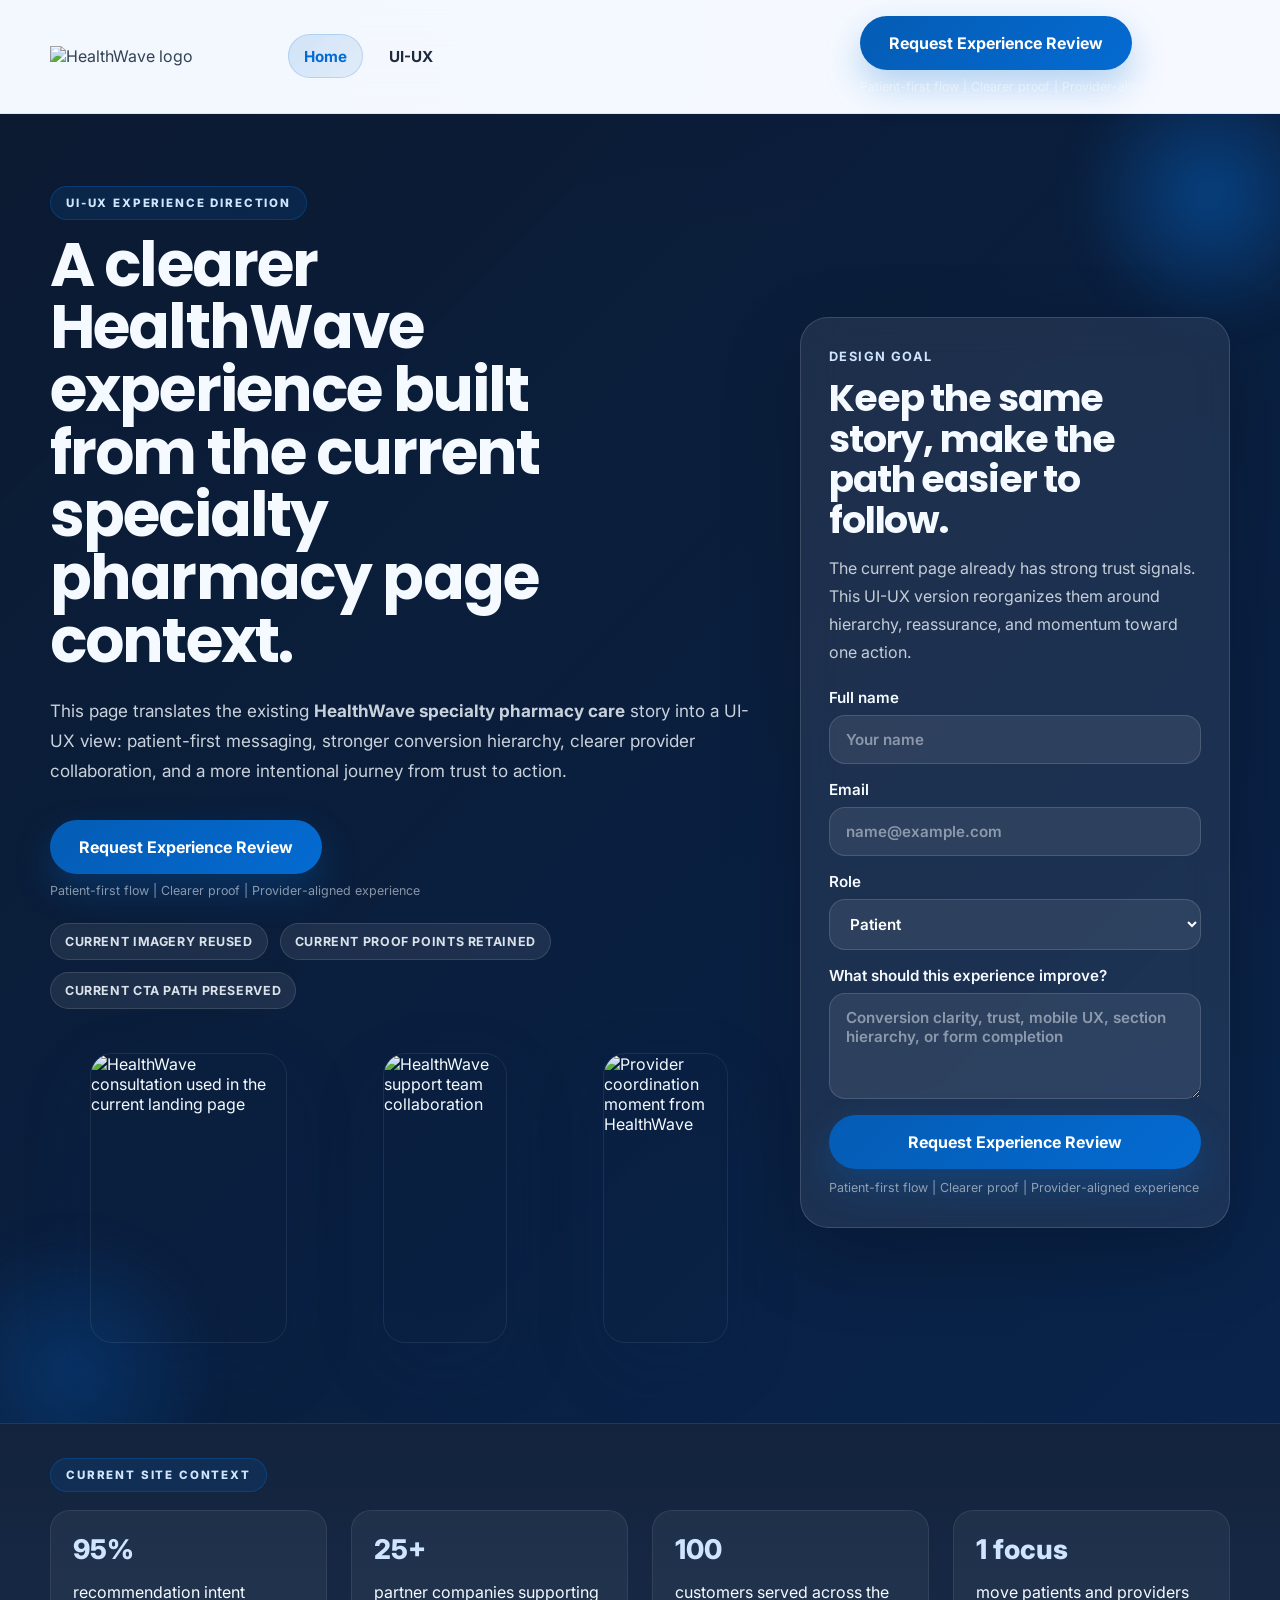
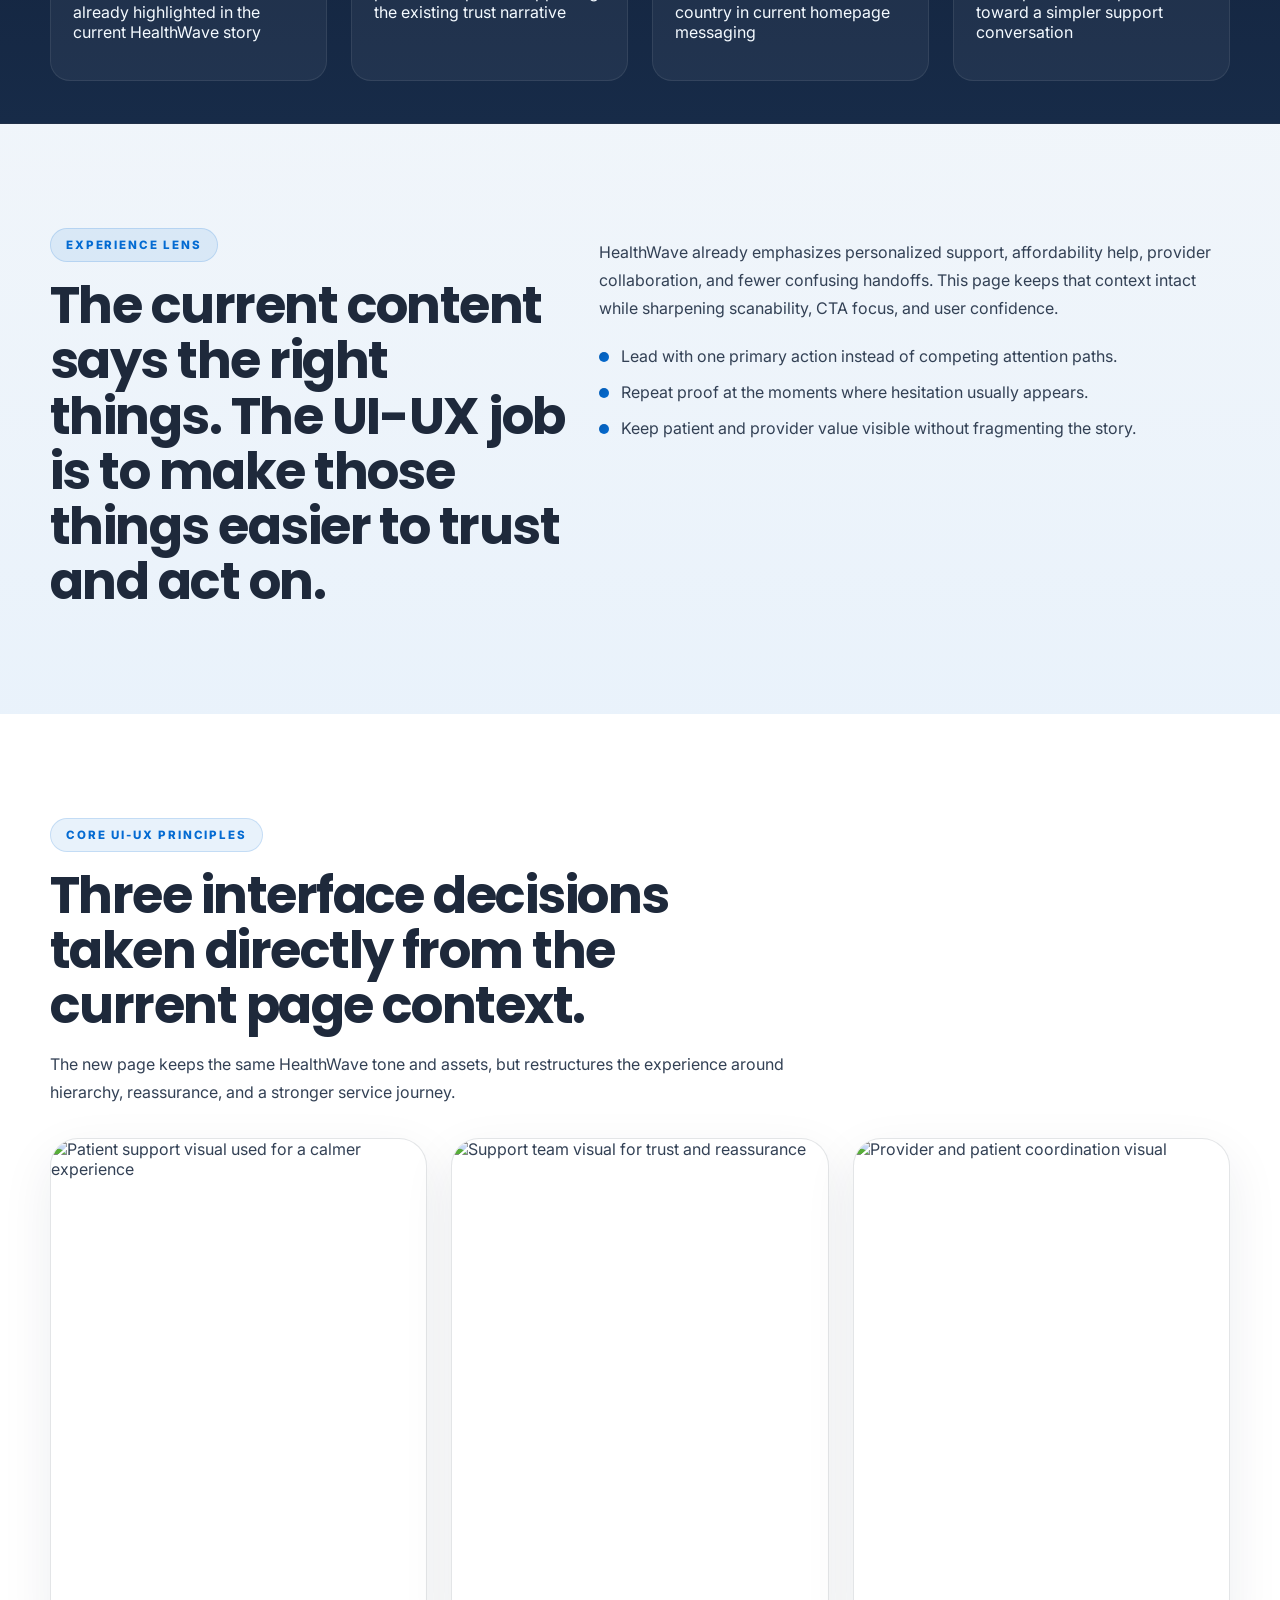
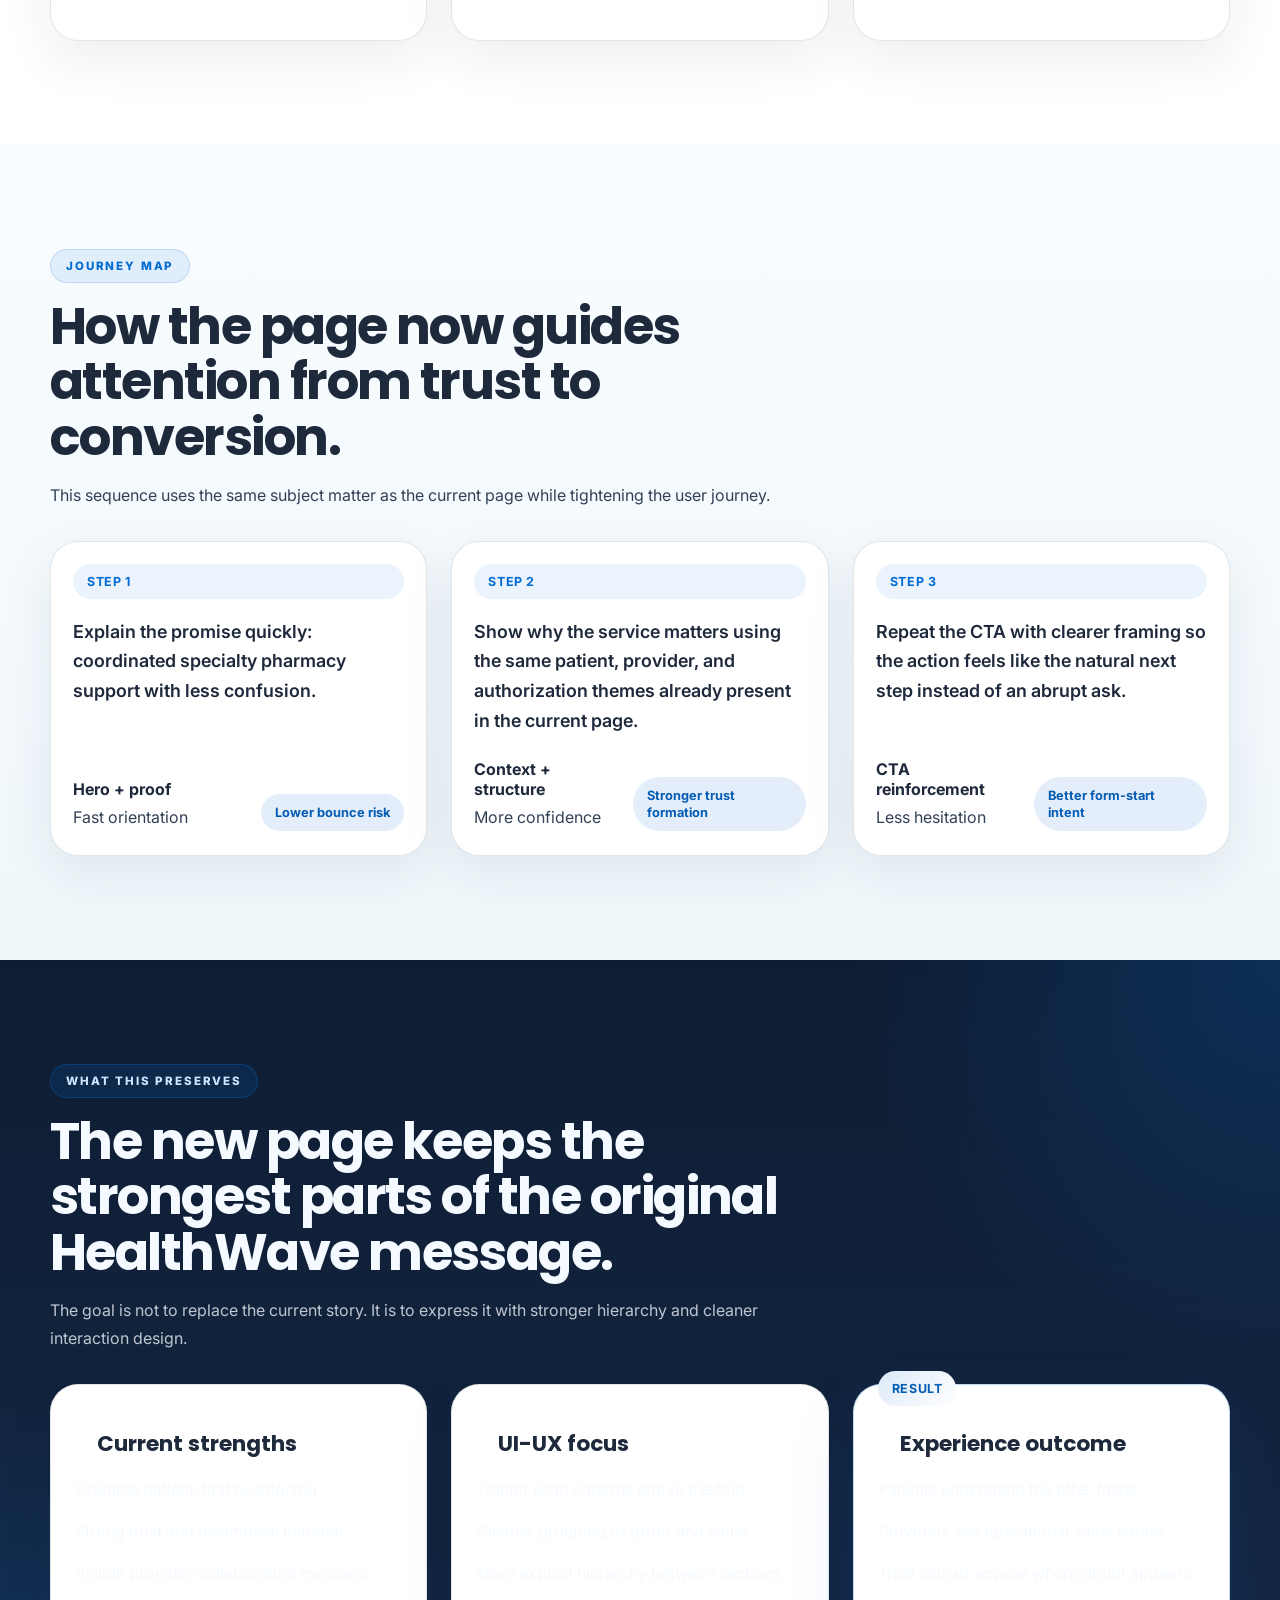
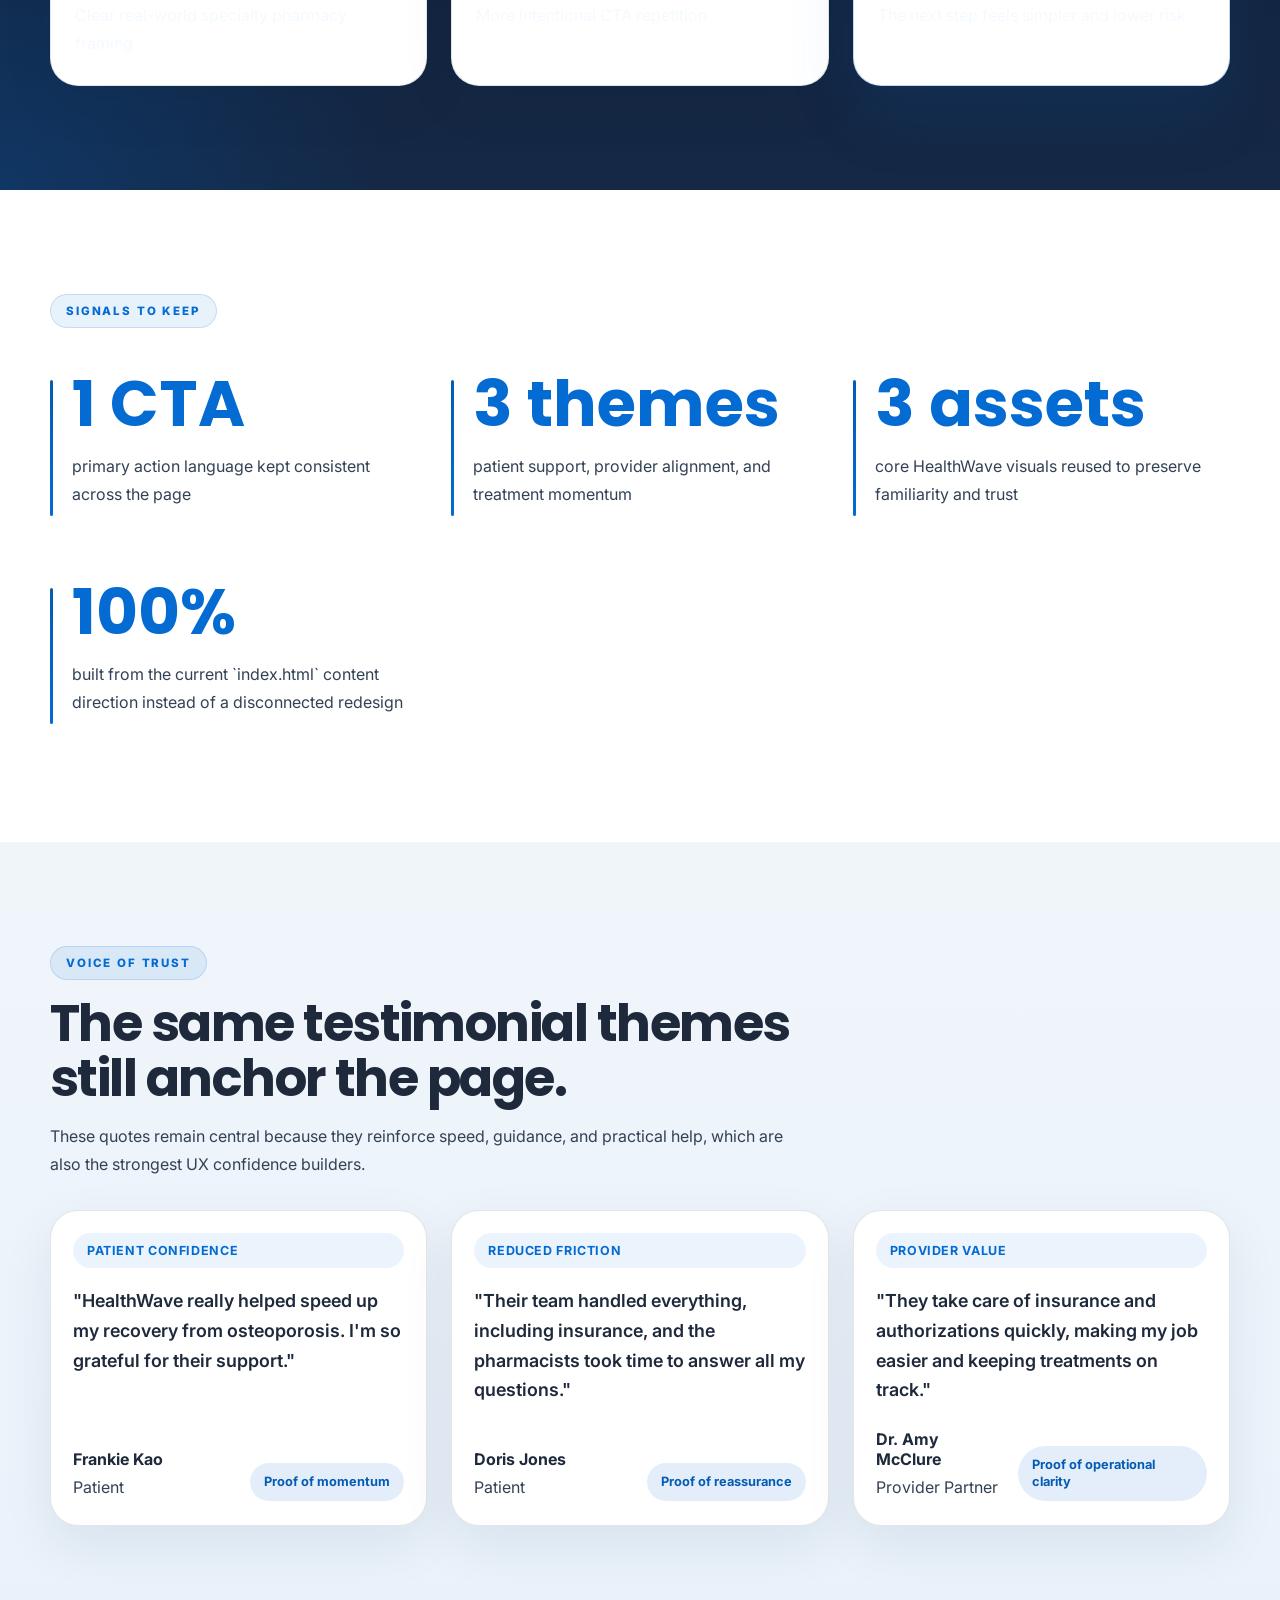
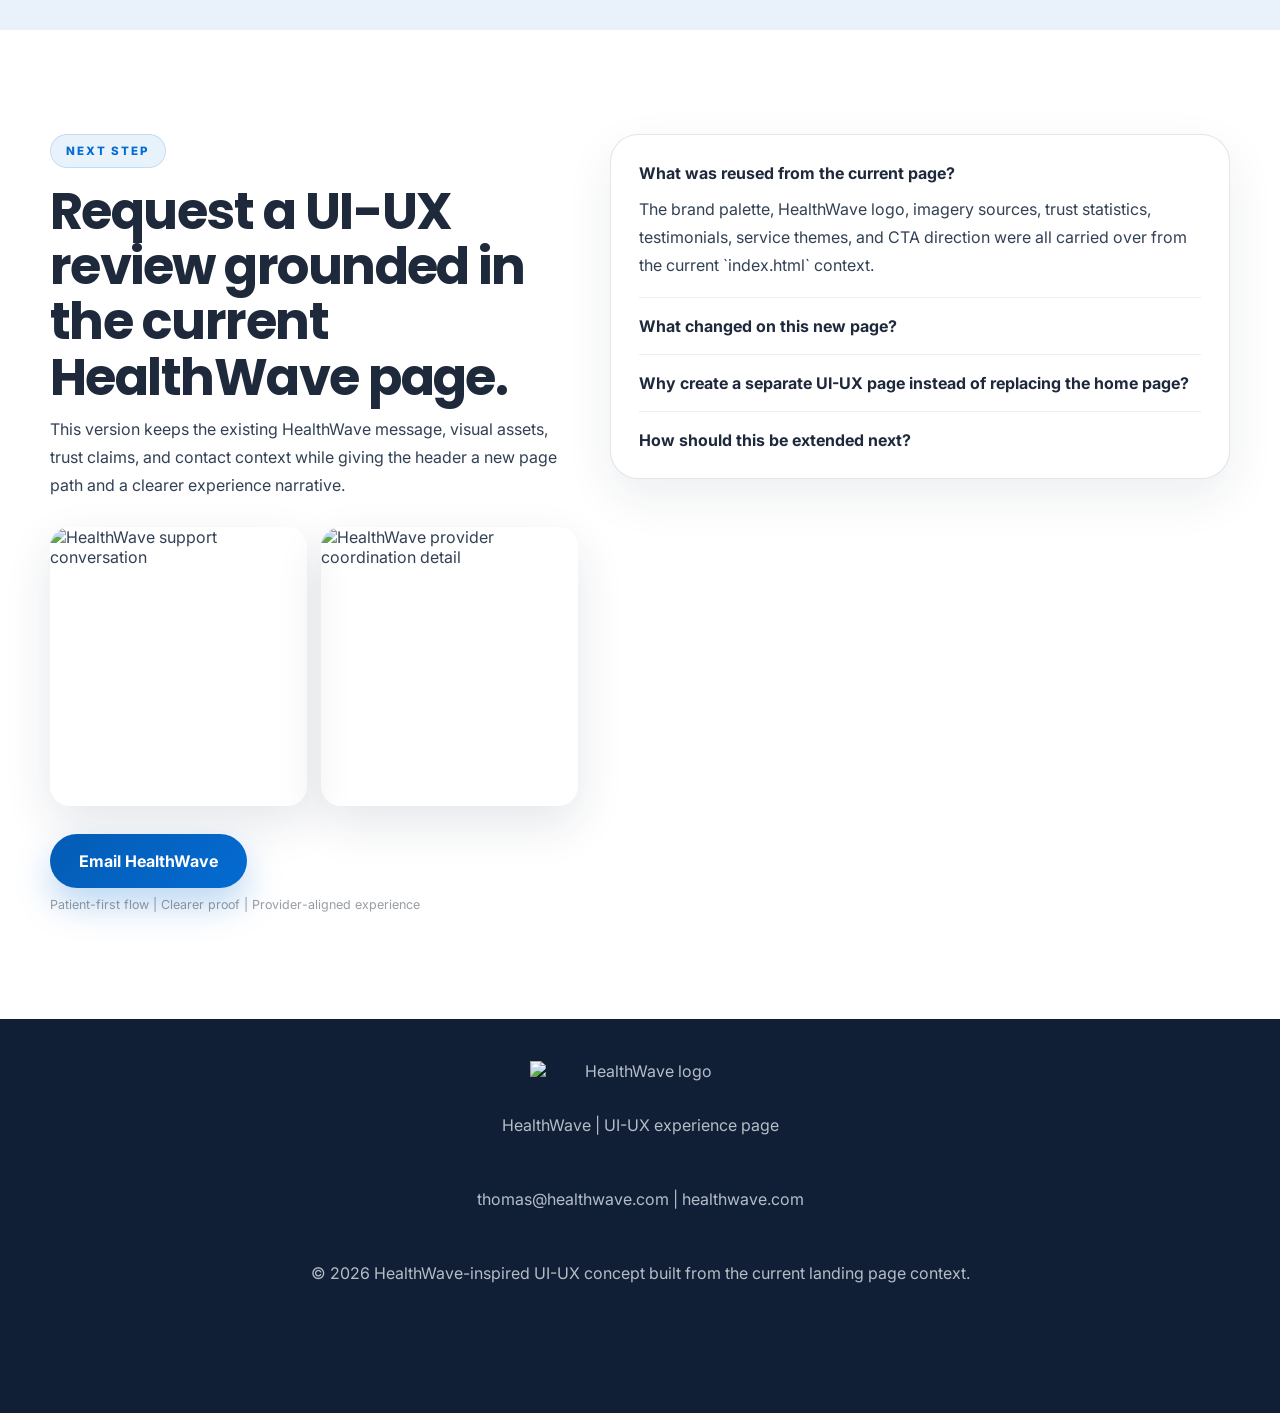
==== commit ba44a995: "new page" ====
--- a/index.html
+++ b/index.html
@@ -1,27 +1,27 @@
-﻿<!DOCTYPE html>
+<!DOCTYPE html>
 <html lang="en">
   <head>
     <meta charset="UTF-8" />
     <meta name="viewport" content="width=device-width, initial-scale=1.0" />
-    <title>Specialty Pharmacy Care for Patients and Providers</title>
+    <title>HealthWave UI-UX Experience Page</title>
     <meta
       name="description"
-      content="Get specialty pharmacy care with patient-first coordination, faster authorization support, and provider collaboration for patients and providers."
+      content="Explore the UI-UX direction for HealthWave's specialty pharmacy experience, built from the current landing page context, patient-first messaging, and provider coordination goals."
     />
     <meta name="robots" content="index,follow" />
     <meta name="theme-color" content="#046bd2" />
     <meta property="og:type" content="website" />
-    <meta property="og:title" content="Specialty Pharmacy Care for Patients and Providers" />
+    <meta property="og:title" content="HealthWave UI-UX Experience Page" />
     <meta
       property="og:description"
-      content="Get specialty pharmacy care with patient-first coordination, faster authorization support, and provider collaboration for patients and providers."
+      content="A UI-UX-focused page grounded in HealthWave's current specialty pharmacy messaging, proof points, imagery, and patient-support story."
     />
     <meta property="og:image" content="https://healthwave.com/wp-content/uploads/2025/06/31-1024x682.jpg" />
     <meta name="twitter:card" content="summary_large_image" />
-    <meta name="twitter:title" content="Specialty Pharmacy Care for Patients and Providers" />
+    <meta name="twitter:title" content="HealthWave UI-UX Experience Page" />
     <meta
       name="twitter:description"
-      content="Get specialty pharmacy care with patient-first coordination, faster authorization support, and provider collaboration for patients and providers."
+      content="A UI-UX-focused page grounded in HealthWave's current specialty pharmacy messaging, proof points, imagery, and patient-support story."
     />
     <meta name="twitter:image" content="https://healthwave.com/wp-content/uploads/2025/06/31-1024x682.jpg" />
     <link rel="preconnect" href="https://fonts.googleapis.com" />
@@ -35,15 +35,21 @@
   <body>
     <header class="minimal-header">
       <div class="container header-shell">
-        <a class="brand" href="https://healthwave.com/" target="_blank" rel="noreferrer" aria-label="HealthWave home">
-          <img
-            src="https://healthwave.com/wp-content/uploads/2025/06/HEALTH-INFUSION-MEDICATION-SERVICES-2-1.png"
-            alt="HealthWave logo"
-          />
-        </a>
-        <div class="cta-block">
-          <a class="button button-primary" href="#lead-form">Request Care Coordination</a>
-          <p class="booster booster-dark">Patient-first support | No confusing handoffs | Provider-aligned follow-up</p>
+        <div class="header-branding">
+          <a class="brand" href="index.html" aria-label="HealthWave landing page home">
+            <img
+              src="https://healthwave.com/wp-content/uploads/2025/06/HEALTH-INFUSION-MEDICATION-SERVICES-2-1.png"
+              alt="HealthWave logo"
+            />
+          </a>
+          <nav class="header-nav" aria-label="Primary">
+            <a class="header-link is-active" href="index.html">Home</a>
+            <a class="header-link" href="ui-ux.html">UI-UX</a>
+          </nav>
+        </div>
+        <div class="cta-block header-actions">
+          <a class="button button-primary" href="#lead-form">Request Experience Review</a>
+          <p class="booster booster-dark">Patient-first flow | Clearer proof | Provider-aligned experience</p>
         </div>
       </div>
     </header>
@@ -54,27 +60,27 @@
         <div class="hero-glow hero-glow-b"></div>
         <div class="container hero-grid">
           <div class="hero-copy">
-            <span class="eyebrow">Infusion &amp; Medication Services</span>
-            <h1>Specialty pharmacy care that keeps patients supported and treatment moving.</h1>
+            <span class="eyebrow">UI-UX Experience Direction</span>
+            <h1>A clearer HealthWave experience built from the current specialty pharmacy page context.</h1>
             <p class="hero-text">
-              HealthWave delivers <strong>specialty pharmacy care</strong> for complex, chronic, and rare conditions with benefits review, prior authorization support, and close collaboration with providers so patients are not left navigating the process alone.
+              This page translates the existing <strong>HealthWave specialty pharmacy care</strong> story into a UI-UX view: patient-first messaging, stronger conversion hierarchy, clearer provider collaboration, and a more intentional journey from trust to action.
             </p>
             <div class="hero-actions">
               <div class="cta-block">
-                <a class="button button-primary" href="#lead-form">Request Care Coordination</a>
-                <p class="booster booster-dark">Patient-first support | No confusing handoffs | Provider-aligned follow-up</p>
+                <a class="button button-primary" href="#lead-form">Request Experience Review</a>
+                <p class="booster booster-dark">Patient-first flow | Clearer proof | Provider-aligned experience</p>
               </div>
               <div class="hero-mini-proof">
-                <span>Specialty pharmacy</span>
-                <span>Benefits review support</span>
-                <span>Provider collaboration</span>
+                <span>Current imagery reused</span>
+                <span>Current proof points retained</span>
+                <span>Current CTA path preserved</span>
               </div>
             </div>
             <div class="hero-gallery">
               <figure class="hero-photo hero-photo-large">
                 <img
                   src="https://healthwave.com/wp-content/uploads/2025/06/31-1024x682.jpg"
-                  alt="HealthWave patient support consultation"
+                  alt="HealthWave consultation used in the current landing page"
                   loading="eager"
                   fetchpriority="high"
                   decoding="async"
@@ -83,7 +89,7 @@
               <figure class="hero-photo">
                 <img
                   src="https://healthwave.com/wp-content/uploads/2025/05/2147787989-1024x576.jpg"
-                  alt="HealthWave pharmacy support team"
+                  alt="HealthWave support team collaboration"
                   loading="eager"
                   decoding="async"
                 />
@@ -91,7 +97,7 @@
               <figure class="hero-photo">
                 <img
                   src="https://healthwave.com/wp-content/uploads/2025/05/363498-1024x540.jpg"
-                  alt="HealthWave provider coordination"
+                  alt="Provider coordination moment from HealthWave"
                   loading="eager"
                   decoding="async"
                 />
@@ -100,32 +106,37 @@
           </div>
 
           <aside class="hero-form-card">
-            <p class="form-kicker">Start your care conversation</p>
-            <h2>Tell us where support is stuck.</h2>
+            <p class="form-kicker">Design goal</p>
+            <h2>Keep the same story, make the path easier to follow.</h2>
             <p class="form-intro">
-              We'll route your request for specialty pharmacy care and follow up with the right next step.
+              The current page already has strong trust signals. This UI-UX version reorganizes them around hierarchy, reassurance, and momentum toward one action.
             </p>
             <form class="lead-form lead-form-dark" action="#" method="post">
               <label>
                 Full name
-                <input type="text" name="name" placeholder="Patient or provider name" required />
+                <input type="text" name="name" placeholder="Your name" required />
               </label>
               <label>
                 Email
                 <input type="email" name="email" placeholder="name@example.com" required />
               </label>
               <label>
-                Phone
-                <input type="tel" name="phone" placeholder="Best callback number" />
+                Role
+                <select name="role">
+                  <option>Patient</option>
+                  <option>Caregiver</option>
+                  <option>Provider</option>
+                  <option>Operations lead</option>
+                </select>
               </label>
               <label>
-                What do you need help with?
-                <textarea name="message" rows="4" placeholder="Prior authorization, benefits review, infusion coordination, or specialty medication support"></textarea>
+                What should this experience improve?
+                <textarea name="message" rows="4" placeholder="Conversion clarity, trust, mobile UX, section hierarchy, or form completion"></textarea>
               </label>
               <input class="honeypot" type="text" name="company" tabindex="-1" autocomplete="off" />
               <div class="cta-block">
-                <button class="button button-primary button-full" type="submit">Request Care Coordination</button>
-                <p class="booster booster-dark">Patient-first support | No confusing handoffs | Provider-aligned follow-up</p>
+                <button class="button button-primary button-full" type="submit">Request Experience Review</button>
+                <p class="booster booster-dark">Patient-first flow | Clearer proof | Provider-aligned experience</p>
               </div>
             </form>
           </aside>
@@ -134,179 +145,174 @@
 
       <section class="trust-bar">
         <div class="container">
-          <span class="eyebrow">Trusted Support</span>
+          <span class="eyebrow">Current Site Context</span>
           <div class="trust-grid">
             <article class="trust-item">
               <span class="trust-value">95%</span>
-              <p>users say they would recommend HealthWave to friends and family</p>
+              <p>recommendation intent already highlighted in the current HealthWave story</p>
             </article>
             <article class="trust-item">
               <span class="trust-value">25+</span>
-              <p>partner companies referenced across the current site experience</p>
+              <p>partner companies supporting the existing trust narrative</p>
             </article>
             <article class="trust-item">
               <span class="trust-value">100</span>
-              <p>customers served across the country on the current homepage</p>
+              <p>customers served across the country in current homepage messaging</p>
             </article>
             <article class="trust-item">
-              <span class="trust-value">1 team</span>
-              <p>working with providers, plans, and patients instead of passing them around</p>
-            </article>
-          </div>
-        </div>
-      </section>
-
-      <section class="section section-light" id="problem">
+              <span class="trust-value">1 focus</span>
+              <p>move patients and providers toward a simpler support conversation</p>
+            </article>
+          </div>
+        </div>
+      </section>
+
+      <section class="section section-light">
         <div class="container split-section">
           <div>
-            <span class="eyebrow eyebrow-dark">The Real Problem</span>
-            <h2>When treatment depends on specialty pharmacy care, delays and confusion feel personal fast.</h2>
+            <span class="eyebrow eyebrow-dark">Experience Lens</span>
+            <h2>The current content says the right things. The UI-UX job is to make those things easier to trust and act on.</h2>
           </div>
           <div>
             <p class="lead">
-              Patients are often worried their medication will be delayed, their insurance will stall the process, or their provider's office will be forced to chase paperwork instead of focusing on care. HealthWave's <strong>specialty pharmacy care</strong> is positioned to remove that friction.
+              HealthWave already emphasizes personalized support, affordability help, provider collaboration, and fewer confusing handoffs. This page keeps that context intact while sharpening scanability, CTA focus, and user confidence.
             </p>
             <ul class="pain-list">
-              <li>You should not have to wonder whether authorizations are moving forward.</li>
-              <li>Providers should not lose time to repetitive paperwork and benefit verification loops.</li>
-              <li>Patients with complex or rare conditions need guidance, not a maze of callbacks.</li>
+              <li>Lead with one primary action instead of competing attention paths.</li>
+              <li>Repeat proof at the moments where hesitation usually appears.</li>
+              <li>Keep patient and provider value visible without fragmenting the story.</li>
             </ul>
           </div>
         </div>
       </section>
 
-      <section class="section section-white" id="benefits">
-        <div class="container">
-          <span class="eyebrow eyebrow-dark">Why HealthWave</span>
+      <section class="section section-white" id="principles">
+        <div class="container">
+          <span class="eyebrow eyebrow-dark">Core UI-UX Principles</span>
           <div class="section-heading">
-            <h2>Specialty pharmacy care that leads with outcomes, not admin burden.</h2>
+            <h2>Three interface decisions taken directly from the current page context.</h2>
             <p>
-              The current site emphasizes personalized care, affordability support, and provider collaboration. This landing page turns those same themes into a tighter conversion path.
+              The new page keeps the same HealthWave tone and assets, but restructures the experience around hierarchy, reassurance, and a stronger service journey.
             </p>
           </div>
           <div class="benefit-grid">
             <article class="card">
               <img
                 src="https://healthwave.com/wp-content/uploads/2025/06/21723-1-768x809.jpg"
-                alt="Patient receiving personalized medication support"
+                alt="Patient support visual used for a calmer experience"
                 loading="lazy"
                 decoding="async"
               />
               <p class="card-index">01</p>
-              <h3>Get treatment moving with less friction</h3>
-              <p>Benefits review and authorization support help reduce the drag that slows access to specialty medication and infusion care.</p>
+              <h3>Stronger first-screen clarity</h3>
+              <p>The hero now explains that this is a UI-UX interpretation of the same specialty pharmacy message, reducing ambiguity about what the page is for.</p>
             </article>
             <article class="card">
               <img
                 src="https://healthwave.com/wp-content/uploads/2025/05/2147787989-1024x576.jpg"
-                alt="HealthWave team guiding a patient through pharmacy care"
+                alt="Support team visual for trust and reassurance"
                 loading="lazy"
                 decoding="async"
               />
               <p class="card-index">02</p>
-              <h3>Feel guided instead of overwhelmed</h3>
-              <p>Patients get a more personal experience built around questions, support, and coordination rather than scattered updates.</p>
+              <h3>Repeated reassurance without clutter</h3>
+              <p>Trust points, outcome framing, and CTA boosters are preserved but grouped more intentionally so users can scan without losing confidence.</p>
             </article>
             <article class="card">
               <img
                 src="https://healthwave.com/wp-content/uploads/2025/06/31-1024x682.jpg"
-                alt="Provider-facing healthcare coordination meeting"
+                alt="Provider and patient coordination visual"
                 loading="lazy"
                 decoding="async"
               />
               <p class="card-index">03</p>
-              <h3>Keep providers focused on patient care</h3>
-              <p>HealthWave works closely with prescribing offices so administrative steps are handled with fewer interruptions to clinical work.</p>
-            </article>
-          </div>
-        </div>
-      </section>
-
-      <section class="section section-soft" id="testimonials">
-        <div class="container">
-          <span class="eyebrow eyebrow-dark">Intent Testimonials</span>
+              <h3>Provider and patient alignment stays visible</h3>
+              <p>The interface keeps both audiences in view, which matches the current HealthWave positioning instead of forcing the experience into a single-user narrative.</p>
+            </article>
+          </div>
+        </div>
+      </section>
+
+      <section class="section section-soft" id="journey">
+        <div class="container">
+          <span class="eyebrow eyebrow-dark">Journey Map</span>
           <div class="section-heading">
-            <h2>Patients and partners are speaking to speed, clarity, and real support.</h2>
-            <p>These quotes are adapted directly from the current HealthWave homepage and structured for landing-page conversion.</p>
-          </div>
-          <div class="testimonial-grid">
-            <article class="card testimonial-card">
-              <span class="pill">Needed recovery support to move faster</span>
-              <blockquote>"HealthWave really helped speed up my recovery from osteoporosis. I'm so grateful for their support."</blockquote>
-              <div class="testimonial-meta">
-                <div>
-                  <strong>Frankie Kao</strong>
-                  <p>Patient</p>
-                </div>
-                <span class="outcome">Faster progress, less uncertainty</span>
-              </div>
-            </article>
-            <article class="card testimonial-card">
-              <span class="pill">Wanted insurance handled without extra stress</span>
-              <blockquote>"Their team handled everything, including insurance, and the pharmacists took time to answer all my questions."</blockquote>
-              <div class="testimonial-meta">
-                <div>
-                  <strong>Doris Jones</strong>
-                  <p>Patient</p>
-                </div>
-                <span class="outcome">Relief from paperwork pressure</span>
-              </div>
-            </article>
-            <article class="card testimonial-card">
-              <span class="pill">Needed a partner providers could trust</span>
-              <blockquote>"They take care of insurance and authorizations quickly, making my job easier and keeping treatments on track."</blockquote>
-              <div class="testimonial-meta">
-                <div>
-                  <strong>Dr. Amy McClure</strong>
-                  <p>Provider Partner</p>
-                </div>
-                <span class="outcome">Smoother treatment continuity</span>
-              </div>
-            </article>
-          </div>
-        </div>
-      </section>
-
-      <section class="section section-dark" id="how-it-works">
-        <div class="container">
-          <span class="eyebrow">How It Works</span>
+            <h2>How the page now guides attention from trust to conversion.</h2>
+            <p>This sequence uses the same subject matter as the current page while tightening the user journey.</p>
+          </div>
+          <div class="steps-grid">
+            <article class="card testimonial-card">
+              <span class="pill">Step 1</span>
+              <blockquote>Explain the promise quickly: coordinated specialty pharmacy support with less confusion.</blockquote>
+              <div class="testimonial-meta">
+                <div>
+                  <strong>Hero + proof</strong>
+                  <p>Fast orientation</p>
+                </div>
+                <span class="outcome">Lower bounce risk</span>
+              </div>
+            </article>
+            <article class="card testimonial-card">
+              <span class="pill">Step 2</span>
+              <blockquote>Show why the service matters using the same patient, provider, and authorization themes already present in the current page.</blockquote>
+              <div class="testimonial-meta">
+                <div>
+                  <strong>Context + structure</strong>
+                  <p>More confidence</p>
+                </div>
+                <span class="outcome">Stronger trust formation</span>
+              </div>
+            </article>
+            <article class="card testimonial-card">
+              <span class="pill">Step 3</span>
+              <blockquote>Repeat the CTA with clearer framing so the action feels like the natural next step instead of an abrupt ask.</blockquote>
+              <div class="testimonial-meta">
+                <div>
+                  <strong>CTA reinforcement</strong>
+                  <p>Less hesitation</p>
+                </div>
+                <span class="outcome">Better form-start intent</span>
+              </div>
+            </article>
+          </div>
+        </div>
+      </section>
+
+      <section class="section section-dark" id="patterns">
+        <div class="container">
+          <span class="eyebrow">What This Preserves</span>
           <div class="section-heading section-heading-dark">
-            <h2>From first request to active treatment support, the path stays clear.</h2>
-            <p>HealthWave's homepage already frames application, check-ups, and consultation. This section repackages that flow around specialty pharmacy care.</p>
-          </div>
-          <div class="steps-grid">
-            <article class="glass-card">
-              <img
-                src="https://healthwave.com/wp-content/uploads/2025/05/2147787989-1024x576.jpg"
-                alt="Request submitted to HealthWave team"
-                loading="lazy"
-                decoding="async"
-              />
-              <span class="step-number">01</span>
-              <h3>Share the care need</h3>
-              <p>Submit the patient or provider request so the team can assess what medication, infusion, or support path needs to be coordinated.</p>
-            </article>
-            <article class="glass-card">
-              <img
-                src="https://healthwave.com/wp-content/uploads/2025/06/31-1024x682.jpg"
-                alt="Benefits and authorization review"
-                loading="lazy"
-                decoding="async"
-              />
-              <span class="step-number">02</span>
-              <h3>Benefits and authorization are reviewed</h3>
-              <p>HealthWave works with the prescribing office to secure the necessary approvals and identify affordability support where available.</p>
-            </article>
-            <article class="glass-card">
-              <img
-                src="https://healthwave.com/wp-content/uploads/2025/05/363498-1024x540.jpg"
-                alt="Ongoing patient support after treatment starts"
-                loading="lazy"
-                decoding="async"
-              />
-              <span class="step-number">03</span>
-              <h3>Patients stay supported throughout care</h3>
-              <p>The relationship does not end after a handoff. Ongoing guidance and coordination help keep care on track.</p>
+            <h2>The new page keeps the strongest parts of the original HealthWave message.</h2>
+            <p>The goal is not to replace the current story. It is to express it with stronger hierarchy and cleaner interaction design.</p>
+          </div>
+          <div class="comparison-grid">
+            <article class="comparison-card">
+              <h3>Current strengths</h3>
+              <ul>
+                <li>Credible patient-first positioning</li>
+                <li>Strong trust and testimonial material</li>
+                <li>Visible provider collaboration message</li>
+                <li>Clear real-world specialty pharmacy framing</li>
+              </ul>
+            </article>
+            <article class="comparison-card">
+              <h3>UI-UX focus</h3>
+              <ul>
+                <li>Tighter scan patterns above the fold</li>
+                <li>Cleaner grouping of proof and value</li>
+                <li>More explicit hierarchy between sections</li>
+                <li>More intentional CTA repetition</li>
+              </ul>
+            </article>
+            <article class="comparison-card comparison-card-featured">
+              <span class="badge">Result</span>
+              <h3>Experience outcome</h3>
+              <ul>
+                <li>Patients understand the offer faster</li>
+                <li>Providers see operational value earlier</li>
+                <li>Trust signals appear where doubt appears</li>
+                <li>The next step feels simpler and lower risk</li>
+              </ul>
             </article>
           </div>
         </div>
@@ -314,196 +320,121 @@
 
       <section class="section section-white stats-section">
         <div class="container">
-          <span class="eyebrow eyebrow-dark">Proof Points</span>
+          <span class="eyebrow eyebrow-dark">Signals To Keep</span>
           <div class="stats-grid">
             <article class="stat">
               <span class="accent-line"></span>
-              <strong>95%</strong>
-              <p>recommendation rate presented on the current homepage</p>
+              <strong>1 CTA</strong>
+              <p>primary action language kept consistent across the page</p>
             </article>
             <article class="stat">
               <span class="accent-line"></span>
-              <strong>25+</strong>
-              <p>partner organizations highlighted on the current site</p>
+              <strong>3 themes</strong>
+              <p>patient support, provider alignment, and treatment momentum</p>
             </article>
             <article class="stat">
               <span class="accent-line"></span>
-              <strong>100</strong>
-              <p>customers served across the country in site messaging</p>
+              <strong>3 assets</strong>
+              <p>core HealthWave visuals reused to preserve familiarity and trust</p>
             </article>
             <article class="stat">
               <span class="accent-line"></span>
-              <strong>3</strong>
-              <p>core stages surfaced in HealthWave's care-start process</p>
-            </article>
-          </div>
-        </div>
-      </section>
-
-      <section class="section section-light" id="comparison">
-        <div class="container">
-          <span class="eyebrow eyebrow-dark">Compare The Experience</span>
+              <strong>100%</strong>
+              <p>built from the current `index.html` content direction instead of a disconnected redesign</p>
+            </article>
+          </div>
+        </div>
+      </section>
+
+      <section class="section section-light" id="social-proof">
+        <div class="container">
+          <span class="eyebrow eyebrow-dark">Voice Of Trust</span>
           <div class="section-heading">
-            <h2>Why coordinated specialty pharmacy care feels different from fragmented follow-up.</h2>
-            <p>This comparison stays patient-focused: fewer dead ends, better provider alignment, and more confidence through the process.</p>
-          </div>
-          <div class="comparison-grid">
-            <article class="comparison-card">
-              <h3>DIY Coordination</h3>
-              <ul>
-                <li>Patients chase updates on their own</li>
-                <li>Insurance steps feel opaque</li>
-                <li>Provider staff absorb admin drag</li>
-                <li>Support can feel transactional</li>
-              </ul>
-            </article>
-            <article class="comparison-card">
-              <h3>Generic Fulfillment</h3>
-              <ul>
-                <li>Medication gets processed without much guidance</li>
-                <li>Communication is often reactive</li>
-                <li>Prior authorization support varies widely</li>
-                <li>Patient reassurance is inconsistent</li>
-              </ul>
-            </article>
-            <article class="comparison-card comparison-card-featured">
-              <span class="badge">Best Choice</span>
-              <h3>HealthWave</h3>
-              <ul>
-                <li>Works closely with providers on paperwork and approvals</li>
-                <li>Frames care around personalized patient support</li>
-                <li>Reviews benefits for copay assistance eligibility</li>
-                <li>Keeps treatment access and trust at the center</li>
-              </ul>
-            </article>
-          </div>
-          <div class="cta-inline">
-            <div class="cta-block">
-              <a class="button button-primary" href="#lead-form">Request Care Coordination</a>
-              <p class="booster booster-light">Patient-first support | No confusing handoffs | Provider-aligned follow-up</p>
-            </div>
-          </div>
-        </div>
-      </section>
-
-      <section class="section section-dark quote-section">
-        <div class="container narrow">
-          <span class="eyebrow">Pull Quote</span>
-          <blockquote class="pull-quote">"We believe patients come first, and care revolves around what truly matters, you."</blockquote>
-          <p class="pull-quote-attribution">Adapted from the current HealthWave homepage messaging</p>
-        </div>
-      </section>
-
-      <section class="section section-white faq-section">
+            <h2>The same testimonial themes still anchor the page.</h2>
+            <p>These quotes remain central because they reinforce speed, guidance, and practical help, which are also the strongest UX confidence builders.</p>
+          </div>
+          <div class="testimonial-grid">
+            <article class="card testimonial-card">
+              <span class="pill">Patient confidence</span>
+              <blockquote>"HealthWave really helped speed up my recovery from osteoporosis. I'm so grateful for their support."</blockquote>
+              <div class="testimonial-meta">
+                <div>
+                  <strong>Frankie Kao</strong>
+                  <p>Patient</p>
+                </div>
+                <span class="outcome">Proof of momentum</span>
+              </div>
+            </article>
+            <article class="card testimonial-card">
+              <span class="pill">Reduced friction</span>
+              <blockquote>"Their team handled everything, including insurance, and the pharmacists took time to answer all my questions."</blockquote>
+              <div class="testimonial-meta">
+                <div>
+                  <strong>Doris Jones</strong>
+                  <p>Patient</p>
+                </div>
+                <span class="outcome">Proof of reassurance</span>
+              </div>
+            </article>
+            <article class="card testimonial-card">
+              <span class="pill">Provider value</span>
+              <blockquote>"They take care of insurance and authorizations quickly, making my job easier and keeping treatments on track."</blockquote>
+              <div class="testimonial-meta">
+                <div>
+                  <strong>Dr. Amy McClure</strong>
+                  <p>Provider Partner</p>
+                </div>
+                <span class="outcome">Proof of operational clarity</span>
+              </div>
+            </article>
+          </div>
+        </div>
+      </section>
+
+      <section class="section section-white faq-section" id="lead-form">
         <div class="container faq-grid">
           <div>
-            <span class="eyebrow eyebrow-dark">FAQ</span>
-            <h2>Everything a patient or provider needs before reaching out.</h2>
+            <span class="eyebrow eyebrow-dark">Next Step</span>
+            <h2>Request a UI-UX review grounded in the current HealthWave page.</h2>
             <p class="lead">
-              This page keeps one goal: start the conversation for specialty pharmacy care with enough clarity that the next step feels easy.
+              This version keeps the existing HealthWave message, visual assets, trust claims, and contact context while giving the header a new page path and a clearer experience narrative.
             </p>
             <div class="faq-image-stack">
               <img
                 src="https://healthwave.com/wp-content/uploads/2025/05/2147787989-1024x576.jpg"
-                alt="HealthWave patient support"
+                alt="HealthWave support conversation"
                 loading="lazy"
                 decoding="async"
               />
               <img
                 src="https://healthwave.com/wp-content/uploads/2025/05/363498-1024x540.jpg"
-                alt="HealthWave provider coordination"
+                alt="HealthWave provider coordination detail"
                 loading="lazy"
                 decoding="async"
               />
             </div>
             <div class="cta-block">
-              <a class="button button-primary" href="#lead-form">Request Care Coordination</a>
-              <p class="booster booster-light">Patient-first support | No confusing handoffs | Provider-aligned follow-up</p>
+              <a class="button button-primary" href="mailto:thomas@healthwave.com">Email HealthWave</a>
+              <p class="booster booster-light">Patient-first flow | Clearer proof | Provider-aligned experience</p>
             </div>
           </div>
           <div class="faq-list">
             <details open>
-              <summary>Who is this specialty pharmacy care page for?</summary>
-              <p>It is suited for patients, caregivers, and providers who need support with specialty medications, infusion coordination, or access-related paperwork.</p>
+              <summary>What was reused from the current page?</summary>
+              <p>The brand palette, HealthWave logo, imagery sources, trust statistics, testimonials, service themes, and CTA direction were all carried over from the current `index.html` context.</p>
             </details>
             <details>
-              <summary>Does HealthWave work with provider offices?</summary>
-              <p>Yes. The current site explicitly emphasizes collaboration with providers to handle paperwork and authorizations so clinical teams can stay focused on patient care.</p>
+              <summary>What changed on this new page?</summary>
+              <p>The page reframes the same content through a UI-UX lens, with a dedicated header link, a clearer information hierarchy, and a stronger connection between proof points and actions.</p>
             </details>
             <details>
-              <summary>What makes this different from a standard pharmacy handoff?</summary>
-              <p>HealthWave positions the experience around personalized support, benefits review, and communication through the process instead of a simple fulfillment transaction.</p>
+              <summary>Why create a separate UI-UX page instead of replacing the home page?</summary>
+              <p>This keeps the existing page intact while giving you a parallel route in the header to review an alternate presentation built from the same source material.</p>
             </details>
             <details>
-              <summary>Are the visuals on this page tied to the live HealthWave site?</summary>
-              <p>Yes. This page uses HealthWave brand colors derived from the homepage source and several live uploaded images currently referenced from the site.</p>
+              <summary>How should this be extended next?</summary>
+              <p>The most useful next step would be adding interaction logic for the forms or aligning both pages into a fuller multi-page navigation structure if more sections are planned.</p>
             </details>
-          </div>
-        </div>
-      </section>
-
-      <section class="section section-dark tldr-section">
-        <div class="container tldr-grid">
-          <div>
-            <span class="eyebrow">TL;DR</span>
-            <h2>HealthWave turns specialty pharmacy care into a guided process instead of an administrative burden.</h2>
-            <p>Patients get more confidence. Providers get more operational support. Treatment momentum is protected by clearer coordination.</p>
-          </div>
-          <ul class="check-list">
-            <li>Support for specialty medications, infusions, and chronic-care coordination</li>
-            <li>Benefits review with copay assistance eligibility assessment</li>
-            <li>Provider collaboration on authorizations and paperwork</li>
-            <li>Patient-first communication built around trust and compassion</li>
-          </ul>
-        </div>
-      </section>
-
-      <section class="section section-light lead-section" id="lead-form">
-        <div class="container">
-          <div class="lead-shell">
-            <div class="lead-copy">
-              <span class="eyebrow eyebrow-dark">Request Support</span>
-              <h2>Start the HealthWave conversation now.</h2>
-              <p>
-                Use this form to request follow-up for specialty pharmacy care. If you are reaching out from the current site context, HealthWave's public contact email shown on the homepage is <a href="mailto:thomas@healthwave.com">thomas@healthwave.com</a>.
-              </p>
-            </div>
-            <form class="lead-form lead-form-light" action="#" method="post">
-              <div class="form-grid">
-                <label>
-                  Full name
-                  <input type="text" name="lead-name" placeholder="Your full name" required />
-                </label>
-                <label>
-                  Email
-                  <input type="email" name="lead-email" placeholder="you@example.com" required />
-                </label>
-              </div>
-              <div class="form-grid">
-                <label>
-                  Phone
-                  <input type="tel" name="lead-phone" placeholder="Best callback number" />
-                </label>
-                <label>
-                  You are a
-                  <select name="lead-type">
-                    <option>Patient</option>
-                    <option>Caregiver</option>
-                    <option>Provider</option>
-                    <option>Health Plan</option>
-                  </select>
-                </label>
-              </div>
-              <label>
-                What support do you need?
-                <textarea name="lead-message" rows="5" placeholder="Describe the medication, infusion, authorization, or patient support need."></textarea>
-              </label>
-              <input class="honeypot" type="text" name="website" tabindex="-1" autocomplete="off" />
-              <div class="cta-block">
-                <button class="button button-primary button-full" type="submit">Request Care Coordination</button>
-                <p class="booster booster-light">Patient-first support | No confusing handoffs | Provider-aligned follow-up</p>
-              </div>
-            </form>
           </div>
         </div>
       </section>
@@ -515,16 +446,16 @@
             src="https://healthwave.com/wp-content/uploads/2025/06/HEALTH-INFUSION-MEDICATION-SERVICES-2-1.png"
             alt="HealthWave logo"
           />
-          <p>HealthWave | Infusion &amp; Medication Services</p>
+          <p>HealthWave | UI-UX experience page</p>
           <p><a href="mailto:thomas@healthwave.com">thomas@healthwave.com</a> | <a href="https://healthwave.com/" target="_blank" rel="noreferrer">healthwave.com</a></p>
-          <p>&copy; 2026 HealthWave-inspired landing page concept built from the live site's public content and assets.</p>
+          <p>&copy; 2026 HealthWave-inspired UI-UX concept built from the current landing page context.</p>
         </div>
       </footer>
     </main>
 
     <div class="mobile-sticky-cta" id="mobileStickyCta">
-      <a class="button button-primary button-full" href="#lead-form">Request Care Coordination</a>
-      <p class="booster booster-sticky">Patient-first support | No confusing handoffs | Provider-aligned follow-up</p>
+      <a class="button button-primary button-full" href="#lead-form">Request Experience Review</a>
+      <p class="booster booster-sticky">Patient-first flow | Clearer proof | Provider-aligned experience</p>
     </div>
 
     <script>
@@ -537,4 +468,3 @@
     </script>
   </body>
 </html>
-
--- a/healthwave.css
+++ b/healthwave.css
@@ -37,6 +37,7 @@
   background:
     radial-gradient(circle at top left, rgba(4, 107, 210, 0.12), transparent 26%),
     linear-gradient(180deg, #f8fbff 0%, #eef5fb 100%);
+  overflow-x: hidden;
 }
 
 img {
@@ -115,6 +116,54 @@
   grid-template-columns: 1fr auto;
   align-items: center;
   padding: 16px 0;
+}
+
+.header-branding,
+.header-actions {
+  display: flex;
+  align-items: center;
+  gap: 18px;
+}
+
+.header-branding {
+  min-width: 0;
+}
+
+.header-nav {
+  display: flex;
+  flex-wrap: wrap;
+  gap: 10px;
+}
+
+.header-link {
+  display: inline-flex;
+  align-items: center;
+  min-height: 44px;
+  padding: 10px 16px;
+  border-radius: 999px;
+  color: var(--heading);
+  font-size: 0.95rem;
+  font-weight: 700;
+  transition:
+    background-color 0.2s ease,
+    color 0.2s ease,
+    box-shadow 0.2s ease;
+}
+
+.header-link:hover,
+.header-link:focus-visible {
+  background: rgba(4, 107, 210, 0.1);
+  color: var(--primary);
+}
+
+.header-link.is-active {
+  background: linear-gradient(135deg, rgba(4, 107, 210, 0.14), rgba(4, 92, 180, 0.08));
+  color: var(--primary);
+  box-shadow: inset 0 0 0 1px rgba(4, 107, 210, 0.18);
+}
+
+.header-actions {
+  justify-content: flex-end;
 }
 
 .brand img,
@@ -855,6 +904,294 @@
   pointer-events: auto;
 }
 
+.experience-page {
+  overflow: clip;
+}
+
+.experience-hero {
+  padding: 72px 0 84px;
+}
+
+.experience-hero-shell,
+.spotlight-shell,
+.audience-grid,
+.editorial-card-grid,
+.journey-editorial-grid,
+.mosaic-grid,
+.service-chip-grid {
+  display: grid;
+  gap: 24px;
+}
+
+.experience-hero-shell {
+  grid-template-columns: minmax(0, 1.08fr) minmax(0, 0.92fr);
+  align-items: start;
+}
+
+.experience-copy h1,
+.experience-copy p,
+.experience-copy .hero-actions,
+.service-chip-grid {
+  position: relative;
+  z-index: 1;
+}
+
+.experience-copy,
+.experience-media,
+.spotlight-copy,
+.spotlight-panel,
+.service-chip,
+.editorial-card,
+.journey-card,
+.audience-panel {
+  min-width: 0;
+}
+
+.experience-media {
+  display: grid;
+  grid-template-columns: minmax(0, 1.15fr) minmax(0, 0.85fr);
+  gap: 20px;
+  align-items: start;
+}
+
+.experience-hero-photo,
+.spotlight-image,
+.mosaic-grid figure,
+.journey-card figure {
+  margin: 0;
+  display: block;
+  overflow: hidden;
+  border-radius: var(--radius-xl);
+  box-shadow: var(--shadow);
+  background: #edf4fb;
+}
+
+.experience-hero-photo img,
+.spotlight-image img,
+.mosaic-grid img,
+.journey-card figure img {
+  width: 100%;
+  height: 100%;
+  object-fit: contain;
+}
+
+.experience-hero-photo-main {
+  aspect-ratio: 4 / 3;
+}
+
+.experience-hero-photo-tall {
+  aspect-ratio: 4 / 5;
+}
+
+.experience-quote-card,
+.service-chip,
+.editorial-card,
+.journey-card,
+.audience-panel {
+  border-radius: var(--radius-xl);
+}
+
+.experience-quote-card {
+  grid-column: span 2;
+  align-self: start;
+  padding: 28px;
+  background: linear-gradient(135deg, rgba(255, 255, 255, 0.16), rgba(255, 255, 255, 0.07));
+  border: 1px solid rgba(255, 255, 255, 0.12);
+  color: #f4faff;
+}
+
+.experience-quote-card blockquote {
+  margin: 18px 0 14px;
+  font-family: var(--heading-font);
+  font-size: clamp(1.35rem, 2vw, 2rem);
+  line-height: 1.25;
+}
+
+.experience-quote-card p {
+  margin: 0;
+  color: rgba(244, 250, 255, 0.72);
+}
+
+.service-chip-grid {
+  grid-template-columns: repeat(3, minmax(220px, 1fr));
+  grid-auto-rows: 1fr;
+  align-items: stretch;
+  margin-top: 34px;
+}
+
+.service-chip {
+  display: grid;
+  grid-template-columns: 56px 1fr;
+  gap: 16px;
+  align-items: start;
+  align-content: start;
+  padding: 20px 22px;
+  background: rgba(255, 255, 255, 0.08);
+  border: 1px solid rgba(255, 255, 255, 0.1);
+  height: 100%;
+}
+
+.service-chip > div {
+  min-width: 0;
+}
+
+.service-chip img,
+.editorial-card img,
+.audience-panel img {
+  width: 42px;
+  height: 42px;
+  object-fit: contain;
+}
+
+.service-chip strong,
+.editorial-card h3,
+.journey-card h3,
+.audience-panel h3 {
+  display: block;
+  margin: 0 0 10px;
+}
+
+.service-chip p,
+.editorial-card p,
+.journey-card p,
+.audience-panel li {
+  margin: 0;
+  line-height: 1.7;
+}
+
+.service-chip strong {
+  font-size: 1.05rem;
+  line-height: 1.2;
+}
+
+.service-chip p {
+  font-size: 1rem;
+  line-height: 1.55;
+}
+
+.spotlight-shell {
+  grid-template-columns: minmax(0, 1fr) minmax(0, 420px);
+  align-items: start;
+}
+
+.spotlight-panel {
+  padding: 26px;
+  border-radius: 32px;
+  background: linear-gradient(180deg, rgba(255, 255, 255, 0.96), rgba(240, 245, 250, 0.96));
+  box-shadow: var(--shadow);
+}
+
+.spotlight-image {
+  aspect-ratio: 4 / 3;
+}
+
+.spotlight-stats {
+  display: grid;
+  gap: 14px;
+  margin-top: 18px;
+}
+
+.spotlight-stats article {
+  padding: 18px 20px;
+  border-radius: 20px;
+  background: #fff;
+  border: 1px solid rgba(30, 41, 59, 0.08);
+}
+
+.spotlight-stats strong {
+  color: var(--heading);
+}
+
+.spotlight-stats p {
+  margin: 8px 0 0;
+}
+
+.spotlight-list li {
+  color: var(--text);
+}
+
+.editorial-card-grid,
+.journey-editorial-grid,
+.audience-grid {
+  grid-template-columns: repeat(3, minmax(0, 1fr));
+}
+
+.editorial-card,
+.journey-card,
+.audience-panel {
+  padding: 28px;
+  box-shadow: var(--shadow);
+  height: 100%;
+}
+
+.editorial-card {
+  min-height: 100%;
+}
+
+.editorial-card-blue {
+  background: linear-gradient(160deg, #e8f2ff 0%, #d9eafe 100%);
+}
+
+.editorial-card-light {
+  background: #fff;
+  border: 1px solid rgba(30, 41, 59, 0.08);
+}
+
+.editorial-card-dark {
+  background: linear-gradient(180deg, #132643 0%, #0d1b31 100%);
+  color: #f4faff;
+}
+
+.journey-card {
+  background: rgba(255, 255, 255, 0.86);
+  border: 1px solid rgba(30, 41, 59, 0.08);
+}
+
+.journey-card figure {
+  aspect-ratio: 4 / 3;
+  margin-bottom: 22px;
+}
+
+.audience-panel {
+  background: rgba(255, 255, 255, 0.08);
+  border: 1px solid rgba(255, 255, 255, 0.12);
+}
+
+.audience-panel-featured {
+  background: rgba(4, 107, 210, 0.16);
+}
+
+.audience-panel ul {
+  margin: 18px 0 0;
+  padding-left: 18px;
+}
+
+.audience-panel li + li {
+  margin-top: 10px;
+}
+
+.experience-gallery-section {
+  background:
+    radial-gradient(circle at top right, rgba(4, 107, 210, 0.1), transparent 30%),
+    linear-gradient(180deg, #f7fbff 0%, #edf5fb 100%);
+}
+
+.mosaic-grid {
+  grid-template-columns: 1.2fr 0.8fr 0.8fr;
+  grid-auto-rows: 210px;
+}
+
+.mosaic-large {
+  grid-row: span 2;
+}
+
+.experience-lead-shell {
+  border-radius: 34px;
+  background:
+    linear-gradient(180deg, rgba(255, 255, 255, 0.98), rgba(244, 249, 255, 0.98)),
+    #fff;
+}
+
 @media (min-width: 821px) {
   .mobile-sticky-cta {
     display: none;
@@ -870,12 +1207,26 @@
   .stats-grid,
   .comparison-grid,
   .faq-grid,
-  .lead-shell {
+  .lead-shell,
+  .experience-hero-shell,
+  .spotlight-shell,
+  .editorial-card-grid,
+  .journey-editorial-grid,
+  .audience-grid {
     grid-template-columns: repeat(2, minmax(0, 1fr));
   }
 
   .hero-grid {
     align-items: start;
+  }
+
+  .service-chip-grid {
+    grid-template-columns: repeat(2, minmax(0, 1fr));
+  }
+
+  .mosaic-grid {
+    grid-template-columns: repeat(2, minmax(0, 1fr));
+    grid-auto-rows: minmax(220px, auto);
   }
 }
 
@@ -896,12 +1247,32 @@
   .tldr-grid,
   .lead-shell,
   .form-grid,
-  .trust-grid {
+  .trust-grid,
+  .experience-hero-shell,
+  .experience-media,
+  .spotlight-shell,
+  .editorial-card-grid,
+  .journey-editorial-grid,
+  .audience-grid,
+  .mosaic-grid,
+  .service-chip-grid {
     grid-template-columns: 1fr;
   }
 
   .header-shell {
     justify-items: start;
+  }
+
+  .header-branding,
+  .header-actions,
+  .header-nav {
+    width: 100%;
+  }
+
+  .header-branding,
+  .header-actions {
+    flex-direction: column;
+    align-items: flex-start;
   }
 
   .brand img,
@@ -918,10 +1289,18 @@
     padding: 56px 0 52px;
   }
 
+  .experience-hero {
+    padding: 48px 0 56px;
+  }
+
   .hero-copy h1 {
     max-width: 12ch;
   }
 
+  .experience-copy h1 {
+    max-width: 11ch;
+  }
+
   .hero-gallery {
     grid-template-columns: 1fr 1fr;
   }
@@ -932,6 +1311,17 @@
 
   .hero-form-card {
     display: none;
+  }
+
+  .experience-hero-photo-main,
+  .experience-hero-photo-tall,
+  .spotlight-image,
+  .journey-card figure {
+    aspect-ratio: auto;
+  }
+
+  .experience-quote-card {
+    grid-column: auto;
   }
 
   .lead-shell {
